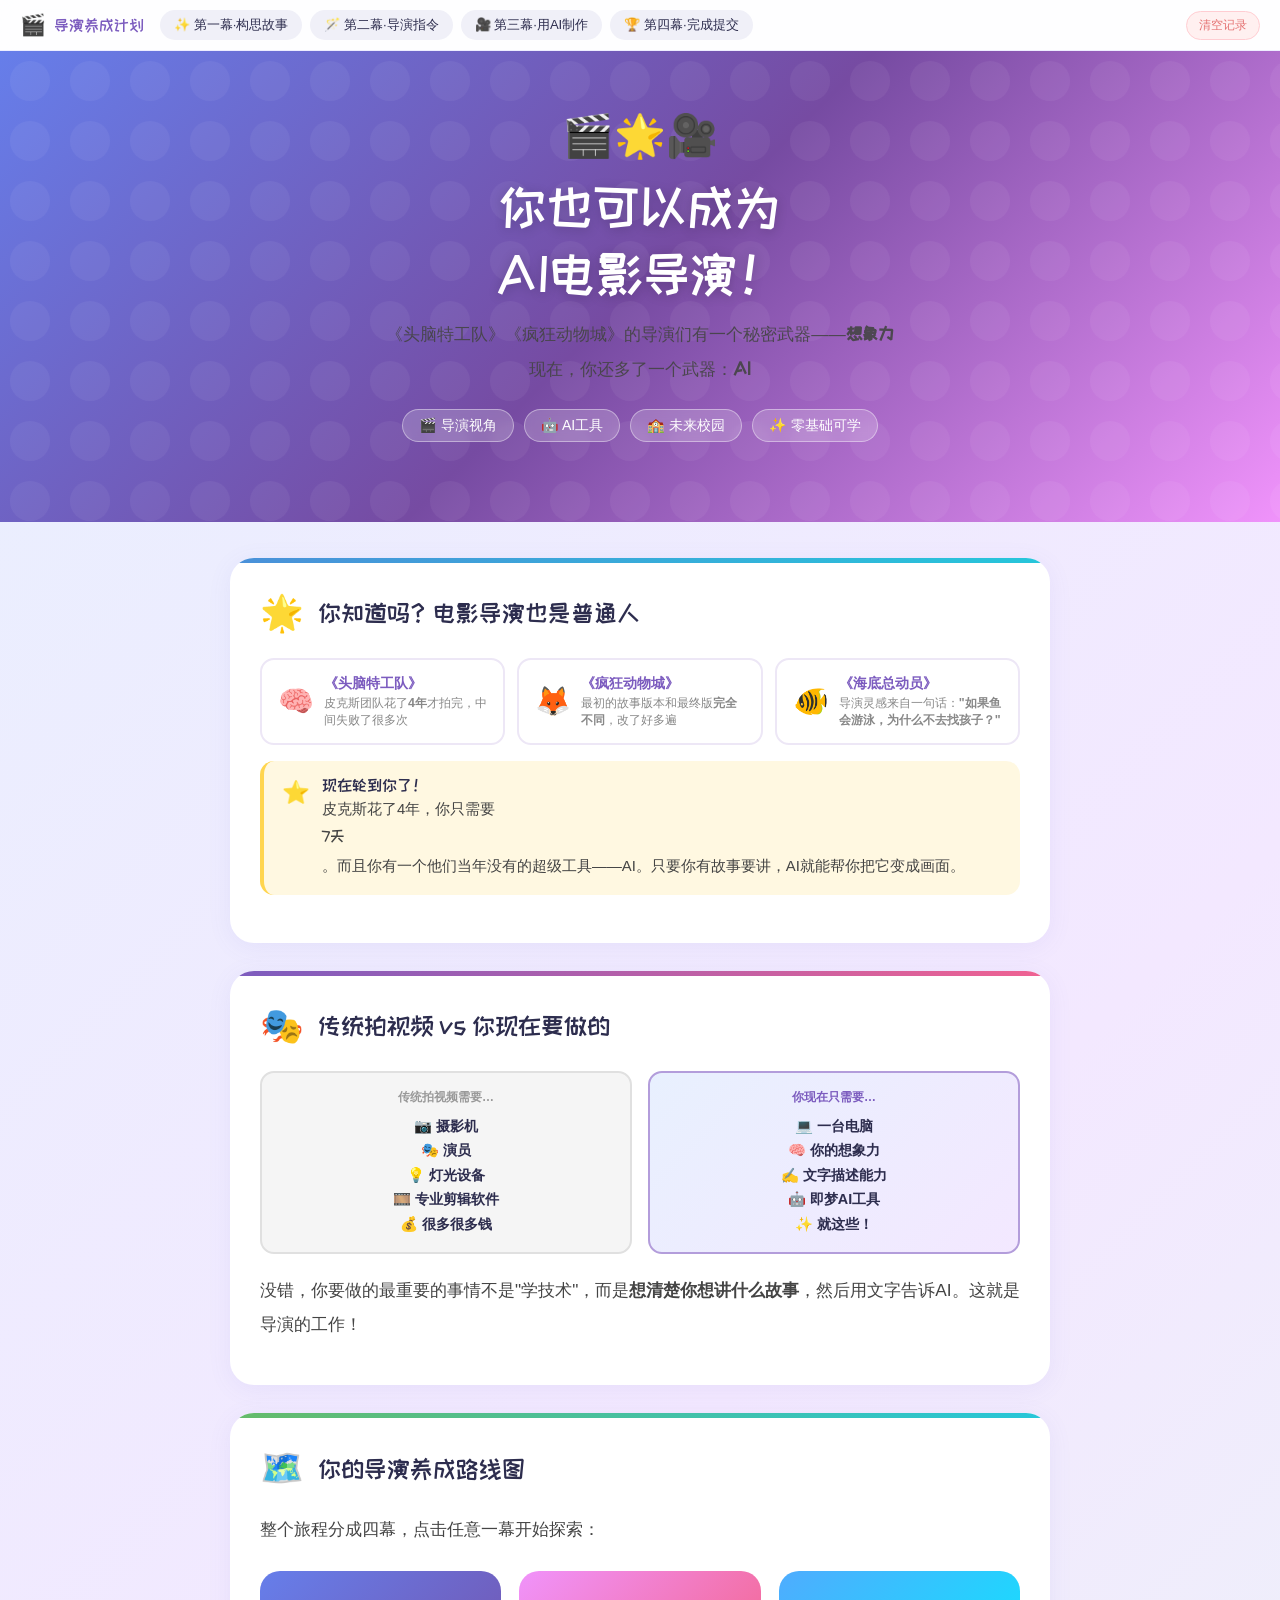
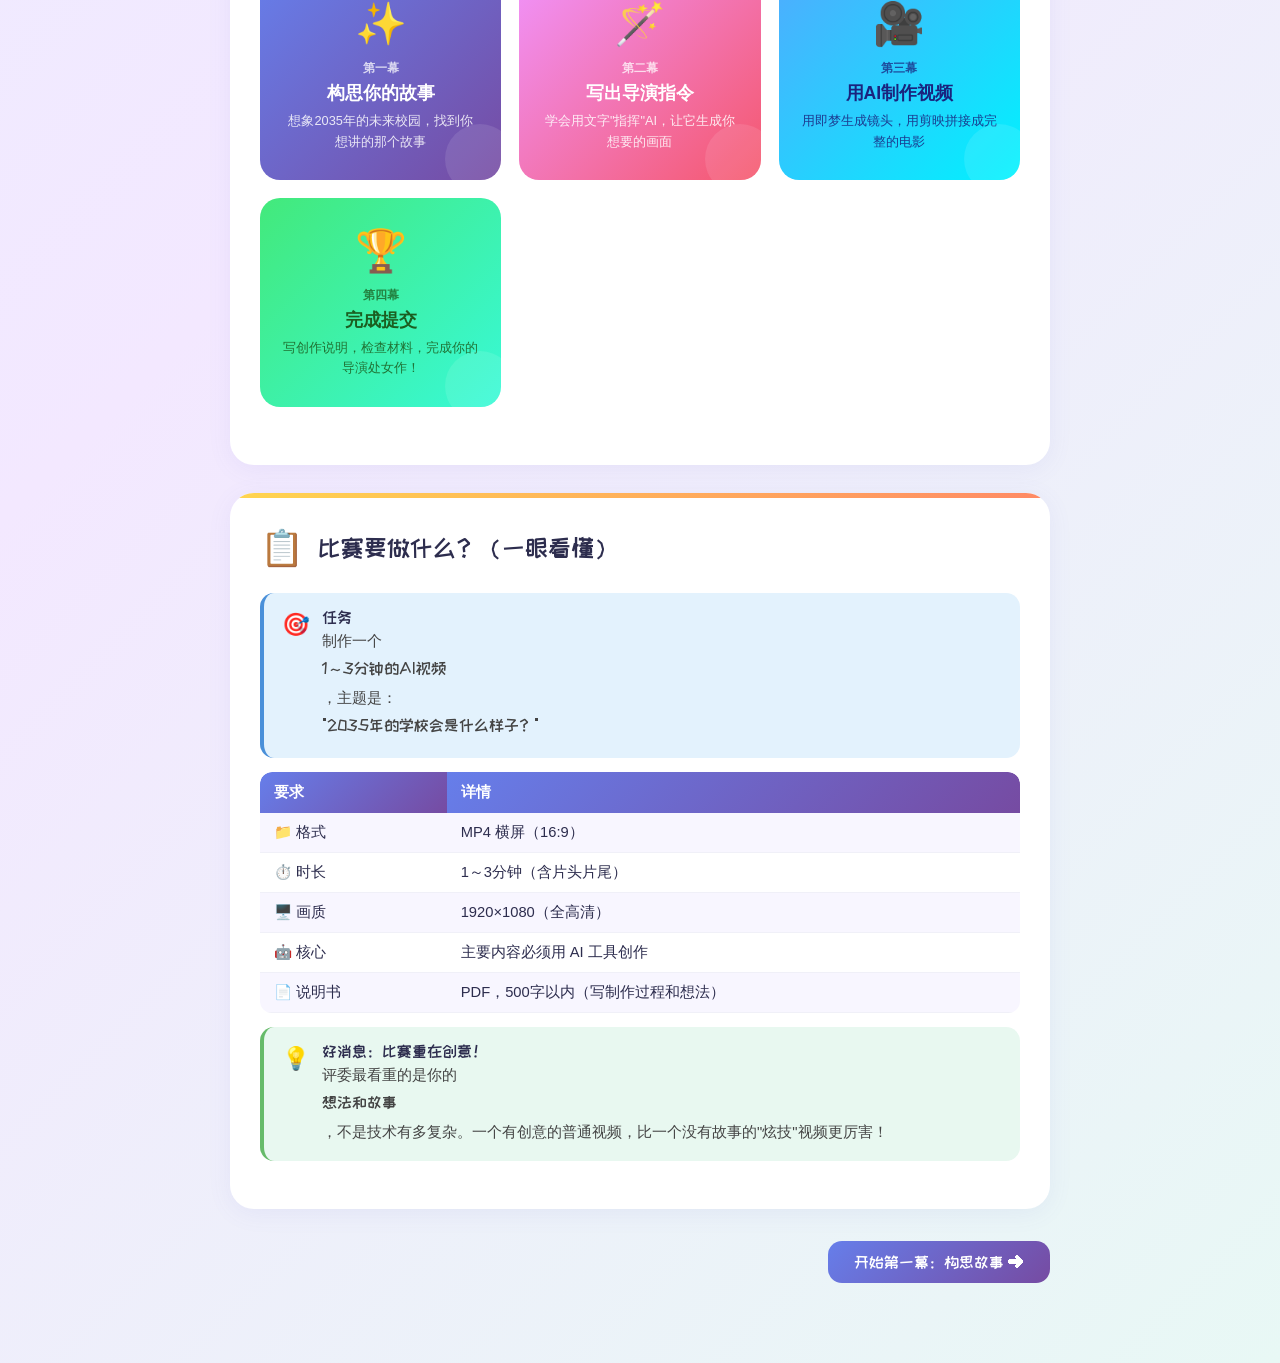
==== index.html @ dec92a29 "初始发布：AI导演养成计划学习指南 - 四幕结构：构思故事、导演指令、AI制作、完成提交 - ZCOOL快乐体自托管（fonts/目录，无需外部CDN） - localStorage 自动保存用户输入" ====
<!DOCTYPE html>
<html lang="zh-CN">
<head>
<meta charset="UTF-8"><meta name="viewport" content="width=device-width,initial-scale=1.0">
<title>🎬 未来导演养成计划</title>
<link rel="stylesheet" href="style.css">
<style>
.film-grid{display:grid;grid-template-columns:repeat(auto-fill,minmax(220px,1fr));gap:18px;margin:24px 0;}
.film-card{border-radius:20px;padding:28px 22px;text-align:center;text-decoration:none;color:#fff;transition:transform .25s,box-shadow .25s;display:block;position:relative;overflow:hidden;}
.film-card:hover{transform:translateY(-6px);box-shadow:0 12px 32px rgba(100,100,200,.25);}
.film-card::after{content:'';position:absolute;bottom:-14px;right:-14px;width:70px;height:70px;border-radius:50%;background:rgba(255,255,255,.1);}
.film-card:nth-child(1){background:linear-gradient(135deg,#667eea,#764ba2);}
.film-card:nth-child(2){background:linear-gradient(135deg,#f093fb,#f5576c);}
.film-card:nth-child(3){background:linear-gradient(135deg,#4facfe,#00f2fe);color:#1A237E;}
.film-card:nth-child(4){background:linear-gradient(135deg,#43e97b,#38f9d7);color:#1B5E20;}
.film-card:nth-child(5){background:linear-gradient(135deg,#fa709a,#fee140);color:#4A2000;}
.film-card-icon{font-size:2.6rem;margin-bottom:12px;}
.film-card-num{font-size:.75rem;opacity:.75;font-weight:700;margin-bottom:4px;}
.film-card-title{font-size:1.1rem;font-weight:900;margin-bottom:6px;}
.film-card-desc{font-size:.8rem;opacity:.85;line-height:1.6;}
.fun-compare{display:grid;grid-template-columns:1fr 1fr;gap:16px;margin:20px 0;}
.fun-compare .fc{border-radius:14px;padding:16px 18px;text-align:center;}
.fun-compare .fc.old{background:#F5F5F5;border:2px solid #E0E0E0;}
.fun-compare .fc.new{background:linear-gradient(135deg,#E8F0FE,#F3E8FF);border:2px solid #B39DDB;}
.fun-compare .fc-label{font-size:.75rem;font-weight:700;margin-bottom:8px;color:#999;}
.fun-compare .fc.new .fc-label{color:var(--purple);}
.fun-compare .fc-text{font-size:.9rem;line-height:1.7;font-weight:700;}
.movie-refs{display:flex;flex-wrap:wrap;gap:12px;margin:16px 0;}
.movie-ref{background:#fff;border-radius:14px;padding:14px 16px;border:2px solid #EDE7F6;display:flex;align-items:center;gap:10px;flex:1;min-width:180px;}
.movie-ref .mr-icon{font-size:1.8rem;}
.movie-ref .mr-name{font-weight:900;font-size:.9rem;color:var(--purple);}
.movie-ref .mr-fact{font-size:.78rem;color:#888;margin-top:2px;}
</style>
</head>
<body>

<nav class="top-nav">
  <span style="font-size:1.3rem">🎬</span>
  <a class="nav-home" href="index.html">导演养成计划</a>
  <a class="nav-item" href="01_story.html">✨ 第一幕·构思故事</a>
  <a class="nav-item" href="02_prompt.html">🪄 第二幕·导演指令</a>
  <a class="nav-item" href="03_make.html">🎥 第三幕·用AI制作</a>
  <a class="nav-item" href="04_submit.html">🏆 第四幕·完成提交</a>
  <span class="save-indicator" id="save-indicator"></span>
  <button class="clear-btn" id="clear-all-btn">清空记录</button>
</nav>

<div class="hero">
  <div class="hero-emoji">🎬🌟🎥</div>
  <h1>你也可以成为<br>AI电影导演！</h1>
  <p class="sub">《头脑特工队》《疯狂动物城》的导演们有一个秘密武器——<strong>想象力</strong><br>现在，你还多了一个武器：<strong>AI</strong></p>
  <div class="hero-badges">
    <span class="badge">🎬 导演视角</span>
    <span class="badge">🤖 AI工具</span>
    <span class="badge">🏫 未来校园</span>
    <span class="badge">✨ 零基础可学</span>
  </div>
</div>

<div class="container">

  <div class="section blue">
    <div class="section-header">
      <div class="section-icon">🌟</div>
      <div class="section-title">你知道吗？电影导演也是普通人</div>
    </div>
    <div class="movie-refs">
      <div class="movie-ref"><div class="mr-icon">🧠</div><div><div class="mr-name">《头脑特工队》</div><div class="mr-fact">皮克斯团队花了<strong>4年</strong>才拍完，中间失败了很多次</div></div></div>
      <div class="movie-ref"><div class="mr-icon">🦊</div><div><div class="mr-name">《疯狂动物城》</div><div class="mr-fact">最初的故事版本和最终版<strong>完全不同</strong>，改了好多遍</div></div></div>
      <div class="movie-ref"><div class="mr-icon">🐠</div><div><div class="mr-name">《海底总动员》</div><div class="mr-fact">导演灵感来自一句话：<strong>"如果鱼会游泳，为什么不去找孩子？"</strong></div></div></div>
    </div>
    <div class="callout star">
      <div class="callout-icon">⭐</div>
      <div class="callout-body">
        <strong>现在轮到你了！</strong>
        <p>皮克斯花了4年，你只需要<strong>7天</strong>。而且你有一个他们当年没有的超级工具——AI。只要你有故事要讲，AI就能帮你把它变成画面。</p>
      </div>
    </div>
  </div>

  <div class="section purple">
    <div class="section-header">
      <div class="section-icon">🎭</div>
      <div class="section-title">传统拍视频 vs 你现在要做的</div>
    </div>
    <div class="fun-compare">
      <div class="fc old">
        <div class="fc-label">传统拍视频需要…</div>
        <div class="fc-text">📷 摄影机<br>🎭 演员<br>💡 灯光设备<br>🎞️ 专业剪辑软件<br>💰 很多很多钱</div>
      </div>
      <div class="fc new">
        <div class="fc-label">你现在只需要…</div>
        <div class="fc-text">💻 一台电脑<br>🧠 你的想象力<br>✍️ 文字描述能力<br>🤖 即梦AI工具<br>✨ 就这些！</div>
      </div>
    </div>
    <p>没错，你要做的最重要的事情不是"学技术"，而是<strong>想清楚你想讲什么故事</strong>，然后用文字告诉AI。这就是导演的工作！</p>
  </div>

  <div class="section green">
    <div class="section-header">
      <div class="section-icon">🗺️</div>
      <div class="section-title">你的导演养成路线图</div>
    </div>
    <p>整个旅程分成四幕，点击任意一幕开始探索：</p>
    <div class="film-grid">
      <a class="film-card" href="01_story.html">
        <div class="film-card-icon">✨</div>
        <div class="film-card-num">第一幕</div>
        <div class="film-card-title">构思你的故事</div>
        <div class="film-card-desc">想象2035年的未来校园，找到你想讲的那个故事</div>
      </a>
      <a class="film-card" href="02_prompt.html">
        <div class="film-card-icon">🪄</div>
        <div class="film-card-num">第二幕</div>
        <div class="film-card-title">写出导演指令</div>
        <div class="film-card-desc">学会用文字"指挥"AI，让它生成你想要的画面</div>
      </a>
      <a class="film-card" href="03_make.html">
        <div class="film-card-icon">🎥</div>
        <div class="film-card-num">第三幕</div>
        <div class="film-card-title">用AI制作视频</div>
        <div class="film-card-desc">用即梦生成镜头，用剪映拼接成完整的电影</div>
      </a>
      <a class="film-card" href="04_submit.html">
        <div class="film-card-icon">🏆</div>
        <div class="film-card-num">第四幕</div>
        <div class="film-card-title">完成提交</div>
        <div class="film-card-desc">写创作说明，检查材料，完成你的导演处女作！</div>
      </a>
    </div>
  </div>

  <div class="section yellow">
    <div class="section-header">
      <div class="section-icon">📋</div>
      <div class="section-title">比赛要做什么？（一眼看懂）</div>
    </div>
    <div class="callout cool">
      <div class="callout-icon">🎯</div>
      <div class="callout-body">
        <strong>任务</strong>
        <p>制作一个 <strong>1～3分钟的AI视频</strong>，主题是：<strong>"2035年的学校会是什么样子？"</strong></p>
      </div>
    </div>
    <div class="table-wrap">
      <table>
        <tr><th>要求</th><th>详情</th></tr>
        <tr><td>📁 格式</td><td>MP4 横屏（16:9）</td></tr>
        <tr><td>⏱️ 时长</td><td>1～3分钟（含片头片尾）</td></tr>
        <tr><td>🖥️ 画质</td><td>1920×1080（全高清）</td></tr>
        <tr><td>🤖 核心</td><td>主要内容必须用 AI 工具创作</td></tr>
        <tr><td>📄 说明书</td><td>PDF，500字以内（写制作过程和想法）</td></tr>
      </table>
    </div>
    <div class="callout tip">
      <div class="callout-icon">💡</div>
      <div class="callout-body">
        <strong>好消息：比赛重在创意！</strong>
        <p>评委最看重的是你的<strong>想法和故事</strong>，不是技术有多复杂。一个有创意的普通视频，比一个没有故事的"炫技"视频更厉害！</p>
      </div>
    </div>
  </div>

  <div class="page-nav">
    <span></span>
    <a class="page-btn" href="01_story.html">开始第一幕：构思故事 ➜</a>
  </div>

</div>
<script src="app.js"></script>
</body>
</html>
---- style.css ----
/* ── 自托管字体：ZCOOL KuaiLe（标题用）── */
@font-face {
  font-family: 'ZCOOL KuaiLe';
  font-style: normal;
  font-weight: 400;
  font-display: swap;
  src: url('fonts/zcool-kuaile.0.woff2') format('woff2');
  unicode-range: U+fee3, U+fef3, U+ff03-ff04, U+ff07, U+ff0a, U+ff17-ff19, U+ff1c-ff1d, U+ff20-ff3a, U+ff3c, U+ff3e-ff5b, U+ff5d, U+ff61-ff65, U+ff67-ff6a, U+ff6c, U+ff6f-ff78, U+ff7a-ff7d, U+ff80-ff84, U+ff86, U+ff89-ff8e, U+ff92, U+ff97-ff9b, U+ff9d-ff9f, U+ffe0-ffe4, U+ffe6, U+ffe9, U+ffeb, U+ffed, U+fffc, U+1f004, U+1f170-1f171, U+1f192-1f195, U+1f198-1f19a, U+1f1e6-1f1e8;
}
@font-face {
  font-family: 'ZCOOL KuaiLe';
  font-style: normal;
  font-weight: 400;
  font-display: swap;
  src: url('fonts/zcool-kuaile.1.woff2') format('woff2');
  unicode-range: U+f0a7, U+f0b2, U+f0b7, U+f0c9, U+f0d8, U+f0da, U+f0dc-f0dd, U+f0e0, U+f0e6, U+f0eb, U+f0fc, U+f101, U+f104-f105, U+f107, U+f10b, U+f11b, U+f14b, U+f18a, U+f193, U+f1d6-f1d7, U+f244, U+f27a, U+f296, U+f2ae, U+f471, U+f4b3, U+f610-f611, U+f880-f881, U+f8ec, U+f8f5, U+f8ff, U+f901, U+f90a, U+f92c-f92d, U+f934, U+f937, U+f941, U+f965, U+f967, U+f969, U+f96b, U+f96f, U+f974, U+f978-f979, U+f97e, U+f981, U+f98a, U+f98e, U+f997, U+f99c, U+f9b2, U+f9b5, U+f9ba, U+f9be, U+f9ca, U+f9d0-f9d1, U+f9dd, U+f9e0-f9e1, U+f9e4, U+f9f7, U+fa00-fa01, U+fa08, U+fa0a, U+fa11, U+fb01-fb02, U+fdfc, U+fe0e, U+fe30-fe31, U+fe33-fe44, U+fe49-fe52, U+fe54-fe57, U+fe59-fe66, U+fe68-fe6b, U+fe8e, U+fe92-fe93, U+feae, U+feb8, U+fecb-fecc, U+fee0;
}
@font-face {
  font-family: 'ZCOOL KuaiLe';
  font-style: normal;
  font-weight: 400;
  font-display: swap;
  src: url('fonts/zcool-kuaile.2.woff2') format('woff2');
  unicode-range: U+9f83, U+9f85-9f8d, U+9f90-9f91, U+9f94-9f96, U+9f98, U+9f9b-9f9c, U+9f9e, U+9fa0, U+9fa2, U+9ff0-9fff, U+a001, U+a007, U+a025, U+a046-a047, U+a057, U+a072, U+a078-a079, U+a083, U+a085, U+a100, U+a118, U+a132, U+a134, U+a1f4, U+a242, U+a4a6, U+a4aa, U+a4b0-a4b1, U+a4b3, U+a9c1-a9c2, U+ac00-ac01, U+ac04, U+ac08, U+ac10-ac11, U+ac13-ac16, U+ac19, U+ac1c-ac1d, U+ac24, U+ac70-ac71, U+ac74, U+ac77-ac78, U+ac80-ac81, U+ac83, U+ac8c, U+ac90, U+ac9f-aca0, U+aca8-aca9, U+acac, U+acb0, U+acbd, U+acc1, U+acc4, U+ace0-ace1, U+ace4, U+ace8, U+acf3, U+acf5, U+acfc-acfd, U+ad00, U+ad0c, U+ad11, U+ad1c, U+ad34, U+ad50, U+ad64, U+ad6c, U+ad70, U+ad74, U+ad7f, U+ad81, U+ad8c, U+adc0, U+adc8, U+addc, U+ade0, U+adf8-adf9, U+adfc, U+ae00, U+ae08-ae09, U+ae0b, U+ae30, U+ae34, U+ae38, U+ae40, U+ae4a, U+ae4c, U+ae54, U+ae68, U+aebc, U+aed8, U+af2c-af2d;
}
@font-face {
  font-family: 'ZCOOL KuaiLe';
  font-style: normal;
  font-weight: 400;
  font-display: swap;
  src: url('fonts/zcool-kuaile.3.woff2') format('woff2');
  unicode-range: U+9e30-9e33, U+9e35-9e3b, U+9e3e, U+9e40-9e44, U+9e46-9e4e, U+9e51, U+9e53, U+9e55-9e58, U+9e5a-9e5c, U+9e5e-9e63, U+9e66-9e6e, U+9e71, U+9e73, U+9e75, U+9e78-9e79, U+9e7c-9e7e, U+9e82, U+9e86-9e88, U+9e8b-9e8c, U+9e90-9e91, U+9e93, U+9e95, U+9e97, U+9e9d, U+9ea4-9ea5, U+9ea9-9eaa, U+9eb4-9eb5, U+9eb8-9eba, U+9ebc-9ebf, U+9ec3, U+9ec9, U+9ecd, U+9ed0, U+9ed2-9ed3, U+9ed5-9ed6, U+9ed9, U+9edc-9edd, U+9edf-9ee0, U+9ee2, U+9ee5, U+9ee7-9eea, U+9eef, U+9ef1, U+9ef3-9ef4, U+9ef6, U+9ef9, U+9efb-9efc, U+9efe, U+9f0b, U+9f0d, U+9f10, U+9f14, U+9f17, U+9f19, U+9f22, U+9f29, U+9f2c, U+9f2f, U+9f31, U+9f37, U+9f39, U+9f3d-9f3e, U+9f41, U+9f4a-9f4b, U+9f51-9f52, U+9f61-9f63, U+9f66-9f67, U+9f80-9f81;
}
@font-face {
  font-family: 'ZCOOL KuaiLe';
  font-style: normal;
  font-weight: 400;
  font-display: swap;
  src: url('fonts/zcool-kuaile.4.woff2') format('woff2');
  unicode-range: U+9c82-9c83, U+9c85-9c8c, U+9c8e-9c92, U+9c94-9c9b, U+9c9e-9ca3, U+9ca5-9ca7, U+9ca9, U+9cab, U+9cad-9cae, U+9cb1-9cb7, U+9cb9-9cbd, U+9cbf-9cc0, U+9cc3, U+9cc5-9cc7, U+9cc9-9cd1, U+9cd3-9cda, U+9cdc-9cdd, U+9cdf, U+9ce1-9ce3, U+9ce5, U+9ce9, U+9cee-9cef, U+9cf3-9cf4, U+9cf6, U+9cfc-9cfd, U+9d02, U+9d08-9d09, U+9d12, U+9d1b, U+9d1e, U+9d26, U+9d28, U+9d37, U+9d3b, U+9d3f, U+9d51, U+9d59, U+9d5c-9d5d, U+9d5f-9d61, U+9d6c, U+9d70, U+9d72, U+9d7a, U+9d7e, U+9d84, U+9d89, U+9d8f, U+9d92, U+9daf, U+9db4, U+9db8, U+9dbc, U+9dc4, U+9dc7, U+9dc9, U+9dd7, U+9ddf, U+9df2, U+9df9-9dfa, U+9e0a, U+9e11, U+9e1a, U+9e1e, U+9e20, U+9e22, U+9e28-9e2c, U+9e2e-9e2f;
}
@font-face {
  font-family: 'ZCOOL KuaiLe';
  font-style: normal;
  font-weight: 400;
  font-display: swap;
  src: url('fonts/zcool-kuaile.5.woff2') format('woff2');
  unicode-range: U+9a80, U+9a83, U+9a85, U+9a88-9a8a, U+9a8d-9a8e, U+9a90, U+9a92-9a93, U+9a95-9a96, U+9a98-9a99, U+9a9b-9aa2, U+9aa5, U+9aa7, U+9aaf-9ab1, U+9ab5-9ab6, U+9ab9-9aba, U+9ac0-9ac4, U+9ac8, U+9acb-9acc, U+9ace-9acf, U+9ad1-9ad2, U+9ad9, U+9adf, U+9ae1, U+9ae3, U+9aea-9aeb, U+9aed-9aef, U+9af4, U+9af9, U+9afb, U+9b03-9b04, U+9b06, U+9b08, U+9b0d, U+9b0f-9b10, U+9b13, U+9b18, U+9b1a, U+9b1f, U+9b22-9b23, U+9b25, U+9b27-9b28, U+9b2a, U+9b2f, U+9b31-9b32, U+9b3b, U+9b43, U+9b46-9b49, U+9b4d-9b4e, U+9b51, U+9b56, U+9b58, U+9b5a, U+9b5c, U+9b5f, U+9b61-9b62, U+9b6f, U+9b77, U+9b80, U+9b88, U+9b8b, U+9b8e, U+9b91, U+9b9f-9ba0, U+9ba8, U+9baa-9bab, U+9bad-9bae, U+9bb0-9bb1, U+9bb8, U+9bc9-9bca, U+9bd3, U+9bd6, U+9bdb, U+9be8, U+9bf0-9bf1, U+9c02, U+9c10, U+9c15, U+9c24, U+9c2d, U+9c32, U+9c39, U+9c3b, U+9c40, U+9c47-9c49, U+9c53, U+9c57, U+9c64, U+9c72, U+9c77-9c78, U+9c7b, U+9c7f-9c80;
}
@font-face {
  font-family: 'ZCOOL KuaiLe';
  font-style: normal;
  font-weight: 400;
  font-display: swap;
  src: url('fonts/zcool-kuaile.6.woff2') format('woff2');
  unicode-range: U+98dd, U+98e1-98e2, U+98e7-98ea, U+98ec, U+98ee-98ef, U+98f2, U+98f4, U+98fc-98fe, U+9903, U+9905, U+9908, U+990a, U+990c-990d, U+9913-9914, U+9918, U+991a-991b, U+991e, U+9921, U+9928, U+992c, U+992e, U+9935, U+9938-9939, U+993d-993e, U+9945, U+994b-994c, U+9951-9952, U+9954-9955, U+9957, U+995e, U+9963, U+9966-9969, U+996b-996c, U+996f, U+9974-9975, U+9977-9979, U+997d-997e, U+9980-9981, U+9983-9984, U+9987, U+998a-998b, U+998d-9991, U+9993-9995, U+9997-9998, U+99a5, U+99ab, U+99ad-99ae, U+99b1, U+99b3-99b4, U+99bc, U+99bf, U+99c1, U+99c3-99c6, U+99cc, U+99d0, U+99d2, U+99d5, U+99db, U+99dd, U+99e1, U+99ed, U+99f1, U+99ff, U+9a01, U+9a03-9a04, U+9a0e-9a0f, U+9a11-9a13, U+9a19, U+9a1b, U+9a28, U+9a2b, U+9a30, U+9a32, U+9a37, U+9a40, U+9a45, U+9a4a, U+9a4d-9a4e, U+9a52, U+9a55, U+9a57, U+9a5a-9a5b, U+9a5f, U+9a62, U+9a65, U+9a69, U+9a6b, U+9a6e, U+9a75, U+9a77-9a7a, U+9a7d;
}
@font-face {
  font-family: 'ZCOOL KuaiLe';
  font-style: normal;
  font-weight: 400;
  font-display: swap;
  src: url('fonts/zcool-kuaile.7.woff2') format('woff2');
  unicode-range: U+975b-975c, U+9763, U+9765-9766, U+976c-976d, U+9773, U+9776, U+977a, U+977c, U+9784-9785, U+978e-978f, U+9791-9792, U+9794-9795, U+9798, U+979a, U+979e, U+97a3, U+97a5-97a6, U+97a8, U+97ab-97ac, U+97ae-97af, U+97b2, U+97b4, U+97c6, U+97cb-97cc, U+97d3, U+97d8, U+97dc, U+97e1, U+97ea-97eb, U+97ee, U+97fb, U+97fe-97ff, U+9801-9803, U+9805-9806, U+9808, U+980c, U+9810-9814, U+9817-9818, U+981e, U+9820-9821, U+9824, U+9828, U+982b-982d, U+9830, U+9834, U+9838-9839, U+983c, U+9846, U+984d-984f, U+9851-9852, U+9854-9855, U+9857-9858, U+985a-985b, U+9862-9863, U+9865, U+9867, U+986b, U+986f-9871, U+9877-9878, U+987c, U+9880, U+9883, U+9885, U+9889, U+988b-988f, U+9893-9895, U+9899-989b, U+989e-989f, U+98a1-98a2, U+98a5-98a7, U+98a9, U+98af, U+98b1, U+98b6, U+98ba, U+98be, U+98c3-98c4, U+98c6-98c8, U+98cf-98d6, U+98da-98db;
}
@font-face {
  font-family: 'ZCOOL KuaiLe';
  font-style: normal;
  font-weight: 400;
  font-display: swap;
  src: url('fonts/zcool-kuaile.8.woff2') format('woff2');
  unicode-range: U+95c4-95ca, U+95cc-95cd, U+95d4-95d6, U+95d8, U+95e1-95e2, U+95e9, U+95f0-95f1, U+95f3, U+95f6, U+95fc, U+95fe-95ff, U+9602-9604, U+9606-960d, U+960f, U+9611-9613, U+9615-9617, U+9619-961b, U+961d, U+9621, U+9628, U+962f, U+963c-963e, U+9641-9642, U+9649, U+9654, U+965b-965f, U+9661, U+9663, U+9665, U+9667-9668, U+966c, U+9670, U+9672-9674, U+9678, U+967a, U+967d, U+9682, U+9685, U+9688, U+968a, U+968d-968e, U+9695, U+9697-9698, U+969e, U+96a0, U+96a3-96a4, U+96a8, U+96aa, U+96b0-96b1, U+96b3-96b4, U+96b7-96b9, U+96bb-96bd, U+96c9, U+96cb, U+96ce, U+96d1-96d2, U+96d6, U+96d9, U+96db-96dc, U+96de, U+96e0, U+96e3, U+96e9, U+96eb, U+96f0-96f2, U+96f9, U+96ff, U+9701-9702, U+9705, U+9708, U+970a, U+970e-970f, U+9711, U+9719, U+9727, U+972a, U+972d, U+9730, U+973d, U+9742, U+9744, U+9748-9749, U+9750-9751, U+975a;
}
@font-face {
  font-family: 'ZCOOL KuaiLe';
  font-style: normal;
  font-weight: 400;
  font-display: swap;
  src: url('fonts/zcool-kuaile.9.woff2') format('woff2');
  unicode-range: U+94f5, U+94f7, U+94f9, U+94fb-94fd, U+94ff, U+9503-9504, U+9506-9507, U+9509-950a, U+950d-950f, U+9511-9518, U+951a-9520, U+9522, U+9528-952d, U+9530-953a, U+953c-953f, U+9543-9546, U+9548-9550, U+9552-9555, U+9557-955b, U+955d-9568, U+956a-956d, U+9570-9574, U+9583, U+9586, U+9589, U+958e-958f, U+9591-9592, U+9594, U+9598-9599, U+959e-95a0, U+95a2-95a6, U+95a8-95b2, U+95b4, U+95b8-95c3;
}
@font-face {
  font-family: 'ZCOOL KuaiLe';
  font-style: normal;
  font-weight: 400;
  font-display: swap;
  src: url('fonts/zcool-kuaile.10.woff2') format('woff2');
  unicode-range: U+941c-942b, U+942d-942e, U+9432-9433, U+9435, U+9438, U+943a, U+943e, U+9444, U+944a, U+9451-9452, U+945a, U+9462-9463, U+9465, U+9470-9487, U+948a-9492, U+9494-9498, U+949a, U+949c-949d, U+94a1, U+94a3-94a4, U+94a8, U+94aa-94ad, U+94af, U+94b2, U+94b4-94ba, U+94bc-94c0, U+94c4, U+94c6-94db, U+94de-94ec, U+94ee-94f1, U+94f3;
}
@font-face {
  font-family: 'ZCOOL KuaiLe';
  font-style: normal;
  font-weight: 400;
  font-display: swap;
  src: url('fonts/zcool-kuaile.11.woff2') format('woff2');
  unicode-range: U+92ec-92ed, U+92f0, U+92f3, U+92f8, U+92fc, U+9304, U+9306, U+9310, U+9312, U+9315, U+9318, U+931a, U+931e, U+9320-9322, U+9324, U+9326-9329, U+932b-932c, U+932f, U+9331-9332, U+9335-9336, U+933e, U+9340-9341, U+934a-9360, U+9362-9363, U+9365-936b, U+936e, U+9375, U+937e, U+9382, U+938a, U+938c, U+938f, U+9393-9394, U+9396-9397, U+939a, U+93a2, U+93a7, U+93ac-93cd, U+93d0-93d1, U+93d6-93d8, U+93de-93df, U+93e1-93e2, U+93e4, U+93f8, U+93fb, U+93fd, U+940e-941a;
}
@font-face {
  font-family: 'ZCOOL KuaiLe';
  font-style: normal;
  font-weight: 400;
  font-display: swap;
  src: url('fonts/zcool-kuaile.12.woff2') format('woff2');
  unicode-range: U+9163-9164, U+9169, U+9170, U+9172, U+9174, U+9179-917a, U+917d-917e, U+9182-9183, U+9185, U+918c-918d, U+9190-9191, U+919a, U+919c, U+91a1-91a4, U+91a8, U+91aa-91af, U+91b4-91b5, U+91b8, U+91ba, U+91be, U+91c0-91c1, U+91c6, U+91c8, U+91cb, U+91d0, U+91d2, U+91d7-91d8, U+91dd, U+91e3, U+91e6-91e7, U+91ed, U+91f0, U+91f5, U+91f9, U+9200, U+9205, U+9207-920a, U+920d-920e, U+9210, U+9214-9215, U+921c, U+921e, U+9221, U+9223-9227, U+9229-922a, U+922d, U+9234-9235, U+9237, U+9239-923a, U+923c-9240, U+9244-9246, U+9249, U+924e-924f, U+9251, U+9253, U+9257, U+925b, U+925e, U+9262, U+9264-9266, U+9268, U+926c, U+926f, U+9271, U+927b, U+927e, U+9280, U+9283, U+9285-928a, U+928e, U+9291, U+9293, U+9296, U+9298, U+929c-929d, U+92a8, U+92ab-92ae, U+92b3, U+92b6-92b7, U+92b9, U+92c1, U+92c5-92c6, U+92c8, U+92cc, U+92d0, U+92d2, U+92e4, U+92ea;
}
@font-face {
  font-family: 'ZCOOL KuaiLe';
  font-style: normal;
  font-weight: 400;
  font-display: swap;
  src: url('fonts/zcool-kuaile.13.woff2') format('woff2');
  unicode-range: U+9004, U+900b, U+9011, U+9015-9016, U+901e, U+9021, U+9026, U+902d, U+902f, U+9031, U+9035-9036, U+9039-903a, U+9041, U+9044-9046, U+904a, U+904f-9052, U+9054-9055, U+9058-9059, U+905b-905e, U+9060-9062, U+9068-9069, U+906f, U+9072, U+9074, U+9076-907a, U+907c-907d, U+9081, U+9083, U+9085, U+9087-908b, U+908f, U+9095, U+9097, U+9099-909b, U+909d, U+90a0-90a1, U+90a8-90a9, U+90ac, U+90b0, U+90b2-90b4, U+90b6, U+90b8, U+90ba, U+90bd-90be, U+90c3-90c5, U+90c7-90c8, U+90cf-90d0, U+90d3, U+90d5, U+90d7, U+90da-90dc, U+90de, U+90e2, U+90e4, U+90e6-90e7, U+90ea-90eb, U+90ef, U+90f4-90f5, U+90f7, U+90fe-9100, U+9104, U+9109, U+910c, U+9112, U+9114-9115, U+9118, U+911c, U+911e, U+9120, U+9122-9123, U+9127, U+912d, U+912f-9132, U+9139-913a, U+9143, U+9146, U+9149-914a, U+914c, U+914e-9150, U+9154, U+9157, U+915a, U+915d-915e, U+9161-9162;
}
@font-face {
  font-family: 'ZCOOL KuaiLe';
  font-style: normal;
  font-weight: 400;
  font-display: swap;
  src: url('fonts/zcool-kuaile.14.woff2') format('woff2');
  unicode-range: U+8e41-8e42, U+8e47, U+8e49-8e4b, U+8e50-8e53, U+8e59-8e5a, U+8e5f-8e60, U+8e64, U+8e69, U+8e6c, U+8e70, U+8e74, U+8e76, U+8e7a-8e7c, U+8e7f, U+8e84-8e85, U+8e87, U+8e89, U+8e8b, U+8e8d, U+8e8f-8e90, U+8e94, U+8e99, U+8e9c, U+8e9e, U+8eaa, U+8eac, U+8eb0, U+8eb6, U+8ec0, U+8ec6, U+8eca-8ece, U+8ed2, U+8eda, U+8edf, U+8ee2, U+8eeb, U+8ef8, U+8efb-8efe, U+8f03, U+8f09, U+8f0b, U+8f12-8f15, U+8f1b, U+8f1d, U+8f1f, U+8f29-8f2a, U+8f2f, U+8f36, U+8f38, U+8f3b, U+8f3e-8f3f, U+8f44-8f45, U+8f49, U+8f4d-8f4e, U+8f5f, U+8f6b, U+8f6d, U+8f71-8f73, U+8f75-8f76, U+8f78-8f7a, U+8f7c, U+8f7e, U+8f81-8f82, U+8f84, U+8f87, U+8f8a-8f8b, U+8f8d-8f8f, U+8f94-8f95, U+8f97-8f9a, U+8fa6, U+8fad-8faf, U+8fb2, U+8fb5-8fb7, U+8fba-8fbc, U+8fbf, U+8fc2, U+8fcb, U+8fcd, U+8fd3, U+8fd5, U+8fd7, U+8fda, U+8fe2-8fe5, U+8fe8-8fe9, U+8fee, U+8ff3-8ff4, U+8ff8, U+8ffa;
}
@font-face {
  font-family: 'ZCOOL KuaiLe';
  font-style: normal;
  font-weight: 400;
  font-display: swap;
  src: url('fonts/zcool-kuaile.15.woff2') format('woff2');
  unicode-range: U+8cbd, U+8cbf-8cc4, U+8cc7-8cc8, U+8cca, U+8ccd, U+8cd1, U+8cd3, U+8cdb-8cdc, U+8cde, U+8ce0, U+8ce2-8ce4, U+8ce6-8ce8, U+8cea, U+8ced, U+8cf4, U+8cf8, U+8cfa, U+8cfc-8cfd, U+8d04-8d05, U+8d07-8d08, U+8d0a, U+8d0d, U+8d0f, U+8d13-8d14, U+8d16, U+8d1b, U+8d20, U+8d30, U+8d32-8d33, U+8d36, U+8d3b, U+8d3d, U+8d40, U+8d42-8d43, U+8d45-8d46, U+8d48-8d4a, U+8d4d, U+8d51, U+8d53, U+8d55, U+8d59, U+8d5c-8d5d, U+8d5f, U+8d61, U+8d66-8d67, U+8d6a, U+8d6d, U+8d71, U+8d73, U+8d84, U+8d90-8d91, U+8d94-8d95, U+8d99, U+8da8, U+8daf, U+8db1, U+8db5, U+8db8, U+8dba, U+8dbc, U+8dbf, U+8dc2, U+8dc4, U+8dc6, U+8dcb, U+8dce-8dcf, U+8dd6-8dd7, U+8dda-8ddb, U+8dde, U+8de1, U+8de3-8de4, U+8de9, U+8deb-8dec, U+8df0-8df1, U+8df6-8dfd, U+8e05, U+8e07, U+8e09-8e0a, U+8e0c, U+8e0e, U+8e10, U+8e14, U+8e1d-8e1f, U+8e23, U+8e26, U+8e2b-8e31, U+8e34-8e35, U+8e39-8e3a, U+8e3d, U+8e40;
}
@font-face {
  font-family: 'ZCOOL KuaiLe';
  font-style: normal;
  font-weight: 400;
  font-display: swap;
  src: url('fonts/zcool-kuaile.16.woff2') format('woff2');
  unicode-range: U+8b80, U+8b83, U+8b8a, U+8b8c, U+8b90, U+8b93, U+8b99-8b9a, U+8ba0, U+8ba3, U+8ba5-8ba7, U+8baa-8bac, U+8bb4-8bb5, U+8bb7, U+8bb9, U+8bc2-8bc3, U+8bc5, U+8bcb-8bcc, U+8bce-8bd0, U+8bd2-8bd4, U+8bd6, U+8bd8-8bd9, U+8bdc, U+8bdf, U+8be3-8be4, U+8be7-8be9, U+8beb-8bec, U+8bee, U+8bf0, U+8bf2-8bf3, U+8bf6, U+8bf9, U+8bfc-8bfd, U+8bff-8c00, U+8c02, U+8c04, U+8c06-8c07, U+8c0c, U+8c0f, U+8c11-8c12, U+8c14-8c1b, U+8c1d-8c21, U+8c24-8c25, U+8c27, U+8c2a-8c2c, U+8c2e-8c30, U+8c32-8c36, U+8c3f, U+8c47-8c4c, U+8c4e-8c50, U+8c54-8c56, U+8c62, U+8c68, U+8c6c, U+8c73, U+8c78, U+8c7a, U+8c82, U+8c85, U+8c89-8c8a, U+8c8d-8c8e, U+8c90, U+8c93-8c94, U+8c98, U+8c9d-8c9e, U+8ca0-8ca2, U+8ca7-8cac, U+8caf-8cb0, U+8cb3-8cb4, U+8cb6-8cb9, U+8cbb-8cbc;
}
@font-face {
  font-family: 'ZCOOL KuaiLe';
  font-style: normal;
  font-weight: 400;
  font-display: swap;
  src: url('fonts/zcool-kuaile.17.woff2') format('woff2');
  unicode-range: U+8a15-8a18, U+8a1a-8a1b, U+8a1d, U+8a1f, U+8a22-8a23, U+8a25, U+8a2b, U+8a2d, U+8a31, U+8a33-8a34, U+8a36-8a38, U+8a3a, U+8a3c, U+8a3e, U+8a40-8a41, U+8a46, U+8a48, U+8a50, U+8a52, U+8a54-8a55, U+8a58, U+8a5b, U+8a5d-8a63, U+8a66, U+8a69-8a6b, U+8a6d-8a6e, U+8a70, U+8a72-8a73, U+8a7a, U+8a85, U+8a87, U+8a8a, U+8a8c-8a8d, U+8a90-8a92, U+8a95, U+8a98, U+8aa0-8aa1, U+8aa3-8aa6, U+8aa8-8aa9, U+8aac-8aae, U+8ab0, U+8ab2, U+8ab8-8ab9, U+8abc, U+8abe-8abf, U+8ac7, U+8acf, U+8ad2, U+8ad6-8ad7, U+8adb-8adc, U+8adf, U+8ae1, U+8ae6-8ae8, U+8aeb, U+8aed-8aee, U+8af1, U+8af3-8af4, U+8af7-8af8, U+8afa, U+8afe, U+8b00-8b02, U+8b07, U+8b0a, U+8b0c, U+8b0e, U+8b10, U+8b17, U+8b19, U+8b1b, U+8b1d, U+8b20-8b21, U+8b26, U+8b28, U+8b2c, U+8b33, U+8b39, U+8b3e-8b3f, U+8b41, U+8b45, U+8b49, U+8b4c, U+8b4f, U+8b57-8b58, U+8b5a, U+8b5c, U+8b5e, U+8b60, U+8b6c, U+8b6f-8b70, U+8b72, U+8b74, U+8b77, U+8b7d;
}
@font-face {
  font-family: 'ZCOOL KuaiLe';
  font-style: normal;
  font-weight: 400;
  font-display: swap;
  src: url('fonts/zcool-kuaile.18.woff2') format('woff2');
  unicode-range: U+8882, U+8884-8886, U+8888, U+888f, U+8892-8893, U+889b, U+88a2, U+88a4, U+88a6, U+88a8, U+88aa, U+88ae, U+88b1, U+88b4, U+88b7, U+88bc, U+88c0, U+88c6-88c9, U+88ce-88cf, U+88d1-88d3, U+88d8, U+88db-88dd, U+88df, U+88e1-88e3, U+88e5, U+88e8, U+88ec, U+88f0-88f1, U+88f3-88f4, U+88fc-88fe, U+8900, U+8902, U+8906-8907, U+8909-890c, U+8912-8915, U+8918-891b, U+8921, U+8925, U+892b, U+8930, U+8932, U+8934, U+8936, U+893b, U+893d, U+8941, U+894c, U+8955-8956, U+8959, U+895c, U+895e-8960, U+8966, U+896a, U+896c, U+896f-8970, U+8972, U+897b, U+897e, U+8980, U+8983, U+8985, U+8987-8988, U+898c, U+898f, U+8993, U+8997, U+899a, U+89a1, U+89a7, U+89a9-89aa, U+89b2-89b3, U+89b7, U+89c0, U+89c7, U+89ca-89cc, U+89ce-89d1, U+89d6, U+89da, U+89dc, U+89de, U+89e5, U+89e7, U+89eb, U+89ef, U+89f1, U+89f3-89f4, U+89f8, U+89ff, U+8a01-8a03, U+8a07-8a0a, U+8a0e-8a0f, U+8a13;
}
@font-face {
  font-family: 'ZCOOL KuaiLe';
  font-style: normal;
  font-weight: 400;
  font-display: swap;
  src: url('fonts/zcool-kuaile.19.woff2') format('woff2');
  unicode-range: U+86f4, U+86f8-86f9, U+86fb, U+86fe, U+8703, U+8706-870a, U+870d, U+8711-8713, U+871a, U+871e, U+8722-8723, U+8725, U+8729, U+872e, U+8731, U+8734, U+8737, U+873a-873b, U+873e-8740, U+8742, U+8747-8748, U+8753, U+8755, U+8757-8758, U+875d, U+875f, U+8762-8766, U+8768, U+876e, U+8770, U+8772, U+8775, U+8778, U+877b-877e, U+8782, U+8785, U+8788, U+878b, U+8793, U+8797, U+879a, U+879e-87a0, U+87a2-87a3, U+87a8, U+87ab-87ad, U+87af, U+87b3, U+87b5, U+87bd, U+87c0, U+87c4, U+87c6, U+87ca-87cb, U+87d1-87d2, U+87db-87dc, U+87de, U+87e0, U+87e5, U+87ea, U+87ec, U+87ee, U+87f2-87f3, U+87fb, U+87fd-87fe, U+8802-8803, U+8805, U+880a-880b, U+880d, U+8813-8816, U+8819, U+881b, U+881f, U+8821, U+8823, U+8831-8832, U+8835-8836, U+8839, U+883b-883c, U+8844, U+8846, U+884a, U+884e, U+8852-8853, U+8855, U+8859, U+885b, U+885d-885e, U+8862, U+8864, U+8869-886a, U+886e-886f, U+8872, U+8879, U+887d-887f;
}
@font-face {
  font-family: 'ZCOOL KuaiLe';
  font-style: normal;
  font-weight: 400;
  font-display: swap;
  src: url('fonts/zcool-kuaile.20.woff2') format('woff2');
  unicode-range: U+8548, U+854e, U+8553, U+8556-8557, U+8559, U+855e, U+8561, U+8564-8565, U+8568-856a, U+856d, U+856f-8570, U+8572, U+8576, U+8579-857b, U+8580, U+8585-8586, U+8588, U+858a, U+858f, U+8591, U+8594, U+8599, U+859c, U+85a2, U+85a4, U+85a6, U+85a8-85a9, U+85ab-85ac, U+85ae, U+85b7-85b9, U+85be, U+85c1, U+85c7, U+85cd, U+85d0, U+85d3, U+85d5, U+85dc-85dd, U+85df-85e0, U+85e5-85e6, U+85e8-85ea, U+85f4, U+85f9, U+85fe-85ff, U+8602, U+8605-8607, U+860a-860b, U+8616, U+8618, U+861a, U+8627, U+8629, U+862d, U+8638, U+863c, U+863f, U+864d, U+864f, U+8652-8655, U+865b-865c, U+865f, U+8662, U+8667, U+866c, U+866e, U+8671, U+8675, U+867a-867c, U+867f, U+868b, U+868d, U+8693, U+869c-869d, U+86a1, U+86a3-86a4, U+86a7-86a9, U+86ac, U+86af-86b1, U+86b4-86b6, U+86ba, U+86c0, U+86c4, U+86c6, U+86c9-86ca, U+86cd-86d1, U+86d4, U+86d8, U+86de-86df, U+86e4, U+86e6, U+86e9, U+86ed, U+86ef-86f3;
}
@font-face {
  font-family: 'ZCOOL KuaiLe';
  font-style: normal;
  font-weight: 400;
  font-display: swap;
  src: url('fonts/zcool-kuaile.21.woff2') format('woff2');
  unicode-range: U+83c5, U+83c8-83c9, U+83cb, U+83d1, U+83d3-83d6, U+83d8, U+83db, U+83dd, U+83df, U+83e1, U+83e5, U+83ea-83eb, U+83f0, U+83f4, U+83f8-83f9, U+83fb, U+83fd, U+83ff, U+8401, U+8406, U+840a-840b, U+840f, U+8411, U+8418, U+841c, U+8420, U+8422-8424, U+8426, U+8429, U+842c, U+8438-8439, U+843b-843c, U+843f, U+8446-8447, U+8449, U+844e, U+8451-8452, U+8456, U+8459-845a, U+845c, U+8462, U+8466, U+846d, U+846f-8470, U+8473, U+8476-8478, U+847a, U+847d, U+8484-8485, U+8487, U+8489, U+848c, U+848e, U+8490, U+8493-8494, U+8497, U+849b, U+849e-849f, U+84a1, U+84a5, U+84a8, U+84af, U+84b4, U+84b9-84bf, U+84c1-84c2, U+84c5-84c7, U+84ca-84cb, U+84cd, U+84d0-84d1, U+84d3, U+84d6, U+84df-84e0, U+84e2-84e3, U+84e5-84e7, U+84ee, U+84f3, U+84f6, U+84fa, U+84fc, U+84ff-8500, U+850c, U+8511, U+8514-8515, U+8517-8518, U+851f, U+8523, U+8525-8526, U+8529, U+852b, U+852d, U+8532, U+8534-8535, U+8538-853a, U+853c, U+8543, U+8545;
}
@font-face {
  font-family: 'ZCOOL KuaiLe';
  font-style: normal;
  font-weight: 400;
  font-display: swap;
  src: url('fonts/zcool-kuaile.22.woff2') format('woff2');
  unicode-range: U+82bc, U+82be, U+82c0-82c2, U+82c4-82c8, U+82ca-82cc, U+82ce, U+82d0, U+82d2-82d3, U+82d5-82d6, U+82d8-82d9, U+82dc-82de, U+82e0-82e4, U+82e7, U+82e9-82eb, U+82ed-82ee, U+82f3-82f4, U+82f7-82f8, U+82fa-8301, U+8306-8308, U+830c-830d, U+830f, U+8311, U+8313-8315, U+8318, U+831a-831b, U+831d, U+8324, U+8327, U+832a, U+832c-832d, U+832f, U+8331-8334, U+833a-833c, U+8340, U+8343-8345, U+8347-8348, U+834a, U+834c, U+834f, U+8351, U+8356, U+8358-835c, U+835e, U+8360, U+8364-8366, U+8368-836a, U+836c-836e, U+8373, U+8378, U+837b-837d, U+837f-8380, U+8382, U+8388, U+838a-838b, U+8392, U+8394, U+8396, U+8398-8399, U+839b-839c, U+83a0, U+83a2-83a3, U+83a8-83aa, U+83ae-83b0, U+83b3-83b4, U+83b6, U+83b8, U+83ba, U+83bc-83bd, U+83bf-83c0, U+83c2;
}
@font-face {
  font-family: 'ZCOOL KuaiLe';
  font-style: normal;
  font-weight: 400;
  font-display: swap;
  src: url('fonts/zcool-kuaile.23.woff2') format('woff2');
  unicode-range: U+8166-8169, U+816b, U+816d, U+8171, U+8173-8174, U+8178, U+817c-817d, U+8182, U+8188, U+8191, U+8198-819b, U+81a0, U+81a3, U+81a5-81a6, U+81a9, U+81b6, U+81ba-81bb, U+81bd, U+81bf, U+81c1, U+81c3, U+81c6, U+81c9-81ca, U+81cc-81cd, U+81d1, U+81d3-81d4, U+81d8, U+81db-81dc, U+81de-81df, U+81e5, U+81e7-81e9, U+81eb-81ec, U+81ee-81ef, U+81f5, U+81f8, U+81fa, U+81fc, U+81fe, U+8200-8202, U+8204, U+8208-820a, U+820e-8210, U+8216-8218, U+821b-821c, U+8221-8224, U+8226-8228, U+822b, U+822d, U+822f, U+8232-8234, U+8237-8238, U+823a-823b, U+823e, U+8244, U+8249, U+824b, U+824f, U+8259-825a, U+825f, U+8266, U+8268, U+826e, U+8271, U+8276-8279, U+827d, U+827f, U+8283-8284, U+8288-828a, U+828d-8291, U+8293-8294, U+8296-8298, U+829f-82a1, U+82a3-82a4, U+82a7-82ab, U+82ae, U+82b0, U+82b2, U+82b4-82b6;
}
@font-face {
  font-family: 'ZCOOL KuaiLe';
  font-style: normal;
  font-weight: 400;
  font-display: swap;
  src: url('fonts/zcool-kuaile.24.woff2') format('woff2');
  unicode-range: U+8016, U+8018-8019, U+801c, U+801e, U+8026-802a, U+8031, U+8034-8035, U+8037, U+8043, U+804b, U+804d, U+8052, U+8056, U+8059, U+805e, U+8061, U+8068-8069, U+806e-8074, U+8076-8078, U+807c-8080, U+8082, U+8084-8085, U+8088, U+808f, U+8093, U+809c, U+809f, U+80ab, U+80ad-80ae, U+80b1, U+80b6-80b8, U+80bc-80bd, U+80c2, U+80c4, U+80ca, U+80cd, U+80d1, U+80d4, U+80d7, U+80d9-80db, U+80dd, U+80e0, U+80e4-80e5, U+80e7-80ed, U+80ef-80f1, U+80f3-80f4, U+80fc, U+8101, U+8104-8105, U+8107-8108, U+810c-810e, U+8112-8115, U+8117-8119, U+811b-811f, U+8121-8130, U+8132-8134, U+8137, U+8139, U+813f-8140, U+8142, U+8146, U+8148, U+814d-814e, U+8151, U+8153, U+8158-815a, U+815e, U+8160;
}
@font-face {
  font-family: 'ZCOOL KuaiLe';
  font-style: normal;
  font-weight: 400;
  font-display: swap;
  src: url('fonts/zcool-kuaile.25.woff2') format('woff2');
  unicode-range: U+7ef0-7ef2, U+7ef6, U+7efa-7efb, U+7efe, U+7f01-7f04, U+7f08, U+7f0a-7f12, U+7f17, U+7f19, U+7f1b-7f1c, U+7f1f, U+7f21-7f23, U+7f25-7f28, U+7f2a-7f33, U+7f35-7f37, U+7f3d, U+7f42, U+7f44-7f45, U+7f4c-7f4d, U+7f52, U+7f54, U+7f58-7f59, U+7f5d, U+7f5f-7f61, U+7f63, U+7f65, U+7f68, U+7f70-7f71, U+7f73-7f75, U+7f77, U+7f79, U+7f7d-7f7e, U+7f85-7f86, U+7f88-7f89, U+7f8b-7f8c, U+7f90-7f91, U+7f94-7f96, U+7f98-7f9b, U+7f9d, U+7f9f, U+7fa3, U+7fa7-7fa9, U+7fac-7fb2, U+7fb4, U+7fb6, U+7fb8, U+7fbc, U+7fbf-7fc0, U+7fc3, U+7fca, U+7fcc, U+7fce, U+7fd2, U+7fd5, U+7fd9-7fdb, U+7fdf, U+7fe3, U+7fe5-7fe7, U+7fe9, U+7feb-7fec, U+7fee-7fef, U+7ff1, U+7ff3-7ff4, U+7ff9-7ffa, U+7ffe, U+8004, U+8006, U+800b, U+800e, U+8011-8012, U+8014;
}
@font-face {
  font-family: 'ZCOOL KuaiLe';
  font-style: normal;
  font-weight: 400;
  font-display: swap;
  src: url('fonts/zcool-kuaile.26.woff2') format('woff2');
  unicode-range: U+7dd2, U+7dd4, U+7dd6-7dd8, U+7dda-7de0, U+7de2-7de6, U+7de8-7ded, U+7def, U+7df1-7df5, U+7df7, U+7df9, U+7dfb-7dfc, U+7dfe-7e02, U+7e04, U+7e08-7e0b, U+7e12, U+7e1b, U+7e1e, U+7e20, U+7e22-7e23, U+7e26, U+7e29, U+7e2b, U+7e2e-7e2f, U+7e31, U+7e37, U+7e39-7e3e, U+7e40, U+7e43-7e44, U+7e46-7e47, U+7e4a-7e4b, U+7e4d-7e4e, U+7e51, U+7e54-7e56, U+7e58-7e5b, U+7e5d-7e5e, U+7e61, U+7e66-7e67, U+7e69-7e6b, U+7e6d, U+7e70, U+7e73, U+7e77, U+7e79, U+7e7b-7e7d, U+7e81-7e82, U+7e8c-7e8d, U+7e8f, U+7e92-7e94, U+7e96, U+7e98, U+7e9a-7e9c, U+7e9e-7e9f, U+7ea1, U+7ea3, U+7ea5, U+7ea8-7ea9, U+7eab, U+7ead-7eae, U+7eb0, U+7ebb, U+7ebe, U+7ec0-7ec2, U+7ec9, U+7ecb-7ecc, U+7ed0, U+7ed4, U+7ed7, U+7edb, U+7ee0-7ee2, U+7ee5-7ee6, U+7ee8, U+7eeb;
}
@font-face {
  font-family: 'ZCOOL KuaiLe';
  font-style: normal;
  font-weight: 400;
  font-display: swap;
  src: url('fonts/zcool-kuaile.27.woff2') format('woff2');
  unicode-range: U+7ce8, U+7cec, U+7cf0, U+7cf5-7cf9, U+7cfc, U+7cfe, U+7d00, U+7d04-7d0b, U+7d0d, U+7d10-7d14, U+7d17-7d19, U+7d1b-7d1f, U+7d21, U+7d24-7d26, U+7d28-7d2a, U+7d2c-7d2e, U+7d30-7d31, U+7d33, U+7d35-7d36, U+7d38-7d3a, U+7d40, U+7d42-7d44, U+7d46, U+7d4b-7d4c, U+7d4f, U+7d51, U+7d54-7d56, U+7d58, U+7d5b-7d5c, U+7d5e, U+7d61-7d63, U+7d66, U+7d68, U+7d6a-7d6c, U+7d6f, U+7d71-7d73, U+7d75-7d77, U+7d79-7d7a, U+7d7e, U+7d81, U+7d84-7d8b, U+7d8d, U+7d8f, U+7d91, U+7d94, U+7d96, U+7d98-7d9a, U+7d9c-7da0, U+7da2, U+7da6, U+7daa-7db1, U+7db4-7db8, U+7dba-7dbf, U+7dc1, U+7dc4, U+7dc7-7dc8, U+7dca-7dcd, U+7dcf, U+7dd1;
}
@font-face {
  font-family: 'ZCOOL KuaiLe';
  font-style: normal;
  font-weight: 400;
  font-display: swap;
  src: url('fonts/zcool-kuaile.28.woff2') format('woff2');
  unicode-range: U+7bd3-7bd4, U+7bd9-7bda, U+7bdd, U+7be0-7be1, U+7be4-7be6, U+7be9-7bea, U+7bef, U+7bf4, U+7bf6, U+7bfc, U+7bfe, U+7c01, U+7c03, U+7c07-7c08, U+7c0a-7c0d, U+7c0f, U+7c11, U+7c15-7c16, U+7c19, U+7c1e-7c21, U+7c23-7c24, U+7c26, U+7c28-7c33, U+7c35, U+7c37-7c3b, U+7c3d-7c3e, U+7c40-7c41, U+7c43, U+7c47-7c48, U+7c4c, U+7c50, U+7c53-7c54, U+7c59, U+7c5f-7c60, U+7c63-7c65, U+7c6c, U+7c6e, U+7c72, U+7c74, U+7c79-7c7a, U+7c7c, U+7c81-7c82, U+7c84-7c85, U+7c88, U+7c8a-7c91, U+7c93-7c96, U+7c99, U+7c9b-7c9e, U+7ca0-7ca2, U+7ca6-7ca9, U+7cac, U+7caf-7cb3, U+7cb5-7cb7, U+7cba-7cbd, U+7cbf-7cc2, U+7cc5, U+7cc7-7cc9, U+7ccc-7ccd, U+7cd7, U+7cdc, U+7cde, U+7ce0, U+7ce4-7ce5, U+7ce7;
}
@font-face {
  font-family: 'ZCOOL KuaiLe';
  font-style: normal;
  font-weight: 400;
  font-display: swap;
  src: url('fonts/zcool-kuaile.29.woff2') format('woff2');
  unicode-range: U+7ae6, U+7af4-7af7, U+7afa-7afb, U+7afd-7b0a, U+7b0c, U+7b0e-7b0f, U+7b13, U+7b15-7b16, U+7b18-7b19, U+7b1e-7b20, U+7b22-7b25, U+7b29-7b2b, U+7b2d-7b2e, U+7b30-7b3b, U+7b3e-7b3f, U+7b41-7b42, U+7b44-7b47, U+7b4a, U+7b4c-7b50, U+7b58, U+7b5a, U+7b5c, U+7b60, U+7b66-7b67, U+7b69, U+7b6c-7b6f, U+7b72-7b76, U+7b7b-7b7d, U+7b7f, U+7b82, U+7b85, U+7b87, U+7b8b-7b96, U+7b98-7b99, U+7b9b-7b9f, U+7ba2-7ba4, U+7ba6-7bac, U+7bae-7bb0, U+7bb4, U+7bb7-7bb9, U+7bbb, U+7bc0-7bc1, U+7bc3-7bc4, U+7bc6, U+7bc8-7bcc, U+7bd1;
}
@font-face {
  font-family: 'ZCOOL KuaiLe';
  font-style: normal;
  font-weight: 400;
  font-display: swap;
  src: url('fonts/zcool-kuaile.30.woff2') format('woff2');
  unicode-range: U+798b-798e, U+7992, U+7994-7995, U+7997-7998, U+799a-799c, U+799f, U+79a3-79a6, U+79a8-79ac, U+79ae-79b1, U+79b3-79b5, U+79b8, U+79ba, U+79bf, U+79c2, U+79c6, U+79c8, U+79cf, U+79d5-79d6, U+79dd-79de, U+79e3, U+79e7-79e8, U+79eb, U+79ed, U+79f4, U+79f7-79f8, U+79fa, U+79fe, U+7a02-7a03, U+7a05, U+7a0a, U+7a14, U+7a17, U+7a19, U+7a1c, U+7a1e-7a1f, U+7a23, U+7a25-7a26, U+7a2c, U+7a2e, U+7a30-7a32, U+7a36-7a37, U+7a39, U+7a3c, U+7a40, U+7a42, U+7a47, U+7a49, U+7a4c-7a4f, U+7a51, U+7a55, U+7a5b, U+7a5d-7a5e, U+7a62-7a63, U+7a66, U+7a68-7a69, U+7a6b, U+7a70, U+7a78, U+7a80, U+7a85-7a88, U+7a8a, U+7a90, U+7a93-7a96, U+7a98, U+7a9b-7a9c, U+7a9e, U+7aa0-7aa1, U+7aa3, U+7aa8-7aaa, U+7aac-7ab0, U+7ab3, U+7ab8, U+7aba, U+7abd-7abf, U+7ac4-7ac5, U+7ac7-7ac8, U+7aca, U+7ad1-7ad2, U+7ada-7add, U+7ae1, U+7ae4;
}
@font-face {
  font-family: 'ZCOOL KuaiLe';
  font-style: normal;
  font-weight: 400;
  font-display: swap;
  src: url('fonts/zcool-kuaile.31.woff2') format('woff2');
  unicode-range: U+784c, U+784e-7854, U+7856-7857, U+7859-785a, U+7865, U+7869-786a, U+786d, U+786f, U+7876-7877, U+787c, U+787e-787f, U+7881, U+7887-7889, U+7893-7894, U+7898-789e, U+78a1, U+78a3, U+78a5, U+78a9, U+78ad, U+78b2, U+78b4, U+78b6, U+78b9-78ba, U+78bc, U+78bf, U+78c3, U+78c9, U+78cb, U+78d0-78d2, U+78d4, U+78d9-78da, U+78dc, U+78de, U+78e1, U+78e5-78e6, U+78ea, U+78ec, U+78ef, U+78f1-78f2, U+78f4, U+78fa-78fb, U+78fe, U+7901-7902, U+7905, U+7907, U+7909, U+790b-790c, U+790e, U+7910, U+7913, U+7919-791b, U+791e-791f, U+7921, U+7924, U+7926, U+792a-792b, U+7934, U+7936, U+7939, U+793b, U+793d, U+7940, U+7942-7943, U+7945-7947, U+7949-794a, U+794c, U+794e-7951, U+7953-7955, U+7957-795a, U+795c, U+795f-7960, U+7962, U+7964, U+7966-7967, U+7969, U+796b, U+796f, U+7972, U+7974, U+7979, U+797b-797c, U+797e-7980, U+7982, U+7986-7987, U+7989-798a;
}
@font-face {
  font-family: 'ZCOOL KuaiLe';
  font-style: normal;
  font-weight: 400;
  font-display: swap;
  src: url('fonts/zcool-kuaile.32.woff2') format('woff2');
  unicode-range: U+7722, U+7726, U+7728, U+772b-7730, U+7732-7736, U+7739-773a, U+773d-773f, U+7743, U+7746-7747, U+774c-774f, U+7751-7752, U+7758-775a, U+775c-775e, U+7762, U+7765-7766, U+7768-776a, U+776c-776d, U+7771-7772, U+777a, U+777c-777e, U+7780, U+7785, U+7787, U+778b-778d, U+778f-7791, U+7793, U+779e-77a0, U+77a2, U+77a5, U+77ad, U+77af, U+77b4-77b7, U+77bd-77c0, U+77c2, U+77c5, U+77c7, U+77cd, U+77d6-77d7, U+77d9-77da, U+77dd-77de, U+77e7, U+77ea, U+77ec, U+77ef, U+77f8, U+77fb, U+77fd-77fe, U+7800, U+7803, U+7806, U+7809, U+780f-7812, U+7815, U+7817-7818, U+781a-781f, U+7821-7823, U+7825-7827, U+7829, U+782b-7830, U+7832-7833, U+7835, U+7837, U+7839-783c, U+783e, U+7841-7844, U+7847-7849, U+784b;
}
@font-face {
  font-family: 'ZCOOL KuaiLe';
  font-style: normal;
  font-weight: 400;
  font-display: swap;
  src: url('fonts/zcool-kuaile.33.woff2') format('woff2');
  unicode-range: U+7613-7619, U+761b-761d, U+761f-7622, U+7625, U+7627-762a, U+762e-7630, U+7632-7635, U+7638-763a, U+763c-763d, U+763f-7640, U+7642-7643, U+7647-7648, U+764d-764e, U+7652, U+7654, U+7658, U+765a, U+765c, U+765e-765f, U+7661-7663, U+7665, U+7669, U+766c, U+766e-766f, U+7671-7673, U+7675-7676, U+7678-767a, U+767f, U+7681, U+7683, U+7688, U+768a-768c, U+768e, U+7690-7692, U+7695, U+7698, U+769a-769b, U+769d-76a0, U+76a2, U+76a4-76a7, U+76ab-76ac, U+76af-76b0, U+76b2, U+76b4-76b5, U+76ba-76bb, U+76bf, U+76c2-76c3, U+76c5, U+76c9, U+76cc-76ce, U+76dc-76de, U+76e1-76ea, U+76f1, U+76f9-76fb, U+76fd, U+76ff-7700, U+7703-7704, U+7707-7708, U+770c-770f, U+7712, U+7714, U+7716, U+7719-771b, U+771e, U+7721;
}
@font-face {
  font-family: 'ZCOOL KuaiLe';
  font-style: normal;
  font-weight: 400;
  font-display: swap;
  src: url('fonts/zcool-kuaile.34.woff2') format('woff2');
  unicode-range: U+750d, U+750f, U+7511, U+7513, U+7515, U+7517, U+7519, U+7521-7527, U+752a, U+752c-752d, U+752f, U+7534, U+7536, U+753a, U+753e, U+7540, U+7544, U+7547-754b, U+754d-754e, U+7550-7553, U+7556-7557, U+755a-755b, U+755d-755e, U+7560, U+7562, U+7564, U+7566-7568, U+756b-756c, U+756f-7573, U+7575, U+7579-757c, U+757e-757f, U+7581-7584, U+7587, U+7589-758e, U+7590, U+7592, U+7594, U+7596, U+7599-759a, U+759d, U+759f-75a0, U+75a3, U+75a5, U+75a8, U+75ac-75ad, U+75b0-75b1, U+75b3-75b5, U+75b8, U+75bd, U+75c1-75c4, U+75c8-75ca, U+75cc-75cd, U+75d4, U+75d6, U+75d9, U+75de, U+75e0, U+75e2-75e4, U+75e6-75ea, U+75f1-75f3, U+75f7, U+75f9-75fa, U+75fc, U+75fe-7601, U+7603, U+7605-7606, U+7608-760e, U+7610-7612;
}
@font-face {
  font-family: 'ZCOOL KuaiLe';
  font-style: normal;
  font-weight: 400;
  font-display: swap;
  src: url('fonts/zcool-kuaile.35.woff2') format('woff2');
  unicode-range: U+73f0, U+73f2, U+73f4-73f5, U+73f7, U+73f9-73fa, U+73fc-73fd, U+73ff-7402, U+7404, U+7407-7408, U+740a-740f, U+7418, U+741a-741c, U+741e, U+7424-7425, U+7428-7429, U+742c-7430, U+7432, U+7435-7436, U+7438-743b, U+743e-7441, U+7443-7446, U+7448, U+744a-744b, U+7452, U+7457, U+745b, U+745d, U+7460, U+7462-7465, U+7467-746a, U+746d, U+746f, U+7471, U+7473-7474, U+7477, U+747a, U+747e, U+7481-7482, U+7484, U+7486, U+7488-748b, U+748e-748f, U+7493, U+7498, U+749a, U+749c-74a0, U+74a3, U+74a6, U+74a9-74aa, U+74ae, U+74b0-74b2, U+74b6, U+74b8-74ba, U+74bd, U+74bf, U+74c1, U+74c3, U+74c5, U+74c8, U+74ca, U+74cc, U+74cf, U+74d1-74d2, U+74d4-74d5, U+74d8-74db, U+74de-74e0, U+74e2, U+74e4-74e5, U+74e7-74e9, U+74ee-74ef, U+74f4, U+74ff, U+7501, U+7503, U+7505, U+7508;
}
@font-face {
  font-family: 'ZCOOL KuaiLe';
  font-style: normal;
  font-weight: 400;
  font-display: swap;
  src: url('fonts/zcool-kuaile.36.woff2') format('woff2');
  unicode-range: U+72e6, U+72e8, U+72ef-72f0, U+72f2-72f4, U+72f6-72f7, U+72f9-72fb, U+72fd, U+7300-7304, U+7307, U+730a-730c, U+7313-7317, U+731d-7322, U+7327, U+7329, U+732c-732d, U+7330-7331, U+7333, U+7335-7337, U+7339, U+733d-733e, U+7340, U+7342, U+7344-7345, U+734a, U+734d-7350, U+7352, U+7355, U+7357, U+7359, U+735f-7360, U+7362-7363, U+7365, U+7368, U+736c-736d, U+736f-7370, U+7372, U+7374-7376, U+7378, U+737a-737b, U+737d-737e, U+7382-7383, U+7386, U+7388, U+738a, U+738c-7393, U+7395, U+7397-739a, U+739c, U+739e, U+73a0-73a3, U+73a5-73a8, U+73aa, U+73ad, U+73b1, U+73b3, U+73b6-73b7, U+73b9, U+73c2, U+73c5-73c9, U+73cc, U+73ce-73d0, U+73d2, U+73d6, U+73d9, U+73db-73de, U+73e3, U+73e5-73ea, U+73ee-73ef;
}
@font-face {
  font-family: 'ZCOOL KuaiLe';
  font-style: normal;
  font-weight: 400;
  font-display: swap;
  src: url('fonts/zcool-kuaile.37.woff2') format('woff2');
  unicode-range: U+71a8, U+71af, U+71b1-71bc, U+71be, U+71c1-71c2, U+71c4, U+71c8-71cb, U+71ce-71d0, U+71d2, U+71d4, U+71d9-71da, U+71dc, U+71df-71e0, U+71e6-71e8, U+71ea, U+71ed-71ee, U+71f4, U+71f6, U+71f9, U+71fb-71fc, U+71ff-7200, U+7207, U+720c-720d, U+7210, U+7216, U+721a-721e, U+7223, U+7228, U+722b, U+722d-722e, U+7230, U+7232, U+723a-723c, U+723e-7242, U+7246, U+724b, U+724d-724e, U+7252, U+7256, U+7258, U+725a, U+725c-725d, U+7260, U+7264-7266, U+726a, U+726c, U+726e-726f, U+7271, U+7273-7274, U+7278, U+727b, U+727d-727e, U+7281-7282, U+7284, U+7287, U+728a, U+728d, U+728f, U+7292, U+729b, U+729f-72a0, U+72a7, U+72ad-72ae, U+72b0-72b5, U+72b7-72b8, U+72ba-72be, U+72c0-72c1, U+72c3, U+72c5-72c6, U+72c8, U+72cc-72ce, U+72d2, U+72d6, U+72db, U+72dd-72df, U+72e1, U+72e5;
}
@font-face {
  font-family: 'ZCOOL KuaiLe';
  font-style: normal;
  font-weight: 400;
  font-display: swap;
  src: url('fonts/zcool-kuaile.38.woff2') format('woff2');
  unicode-range: U+700b, U+700d, U+7015, U+7018, U+701b, U+701d-701f, U+7023, U+7026-7028, U+702c, U+702e-7030, U+7035, U+7037, U+7039-703a, U+703c-703e, U+7044, U+7049-704b, U+704f, U+7051, U+7058, U+705a, U+705c-705e, U+7061, U+7064, U+7066, U+706c, U+707d, U+7080-7081, U+7085-7086, U+708a, U+708f, U+7091, U+7094-7095, U+7098-7099, U+709c-709d, U+709f, U+70a4, U+70a9-70aa, U+70af-70b2, U+70b4-70b7, U+70bb, U+70c0, U+70c3, U+70c7, U+70cb, U+70ce-70cf, U+70d4, U+70d9-70da, U+70dc-70dd, U+70e0, U+70e9, U+70ec, U+70f7, U+70fa, U+70fd, U+70ff, U+7104, U+7108-7109, U+710c, U+7110, U+7113-7114, U+7116-7118, U+711c, U+711e, U+7120, U+712e-712f, U+7131, U+713c, U+7142, U+7144-7147, U+7149-714b, U+7150, U+7152, U+7155-7156, U+7159-715a, U+715c, U+7161, U+7165-7166, U+7168-7169, U+716d, U+7173-7174, U+7176, U+7178, U+717a, U+717d, U+717f-7180, U+7184, U+7186-7188, U+7192, U+7198, U+719c, U+71a0, U+71a4-71a5;
}
@font-face {
  font-family: 'ZCOOL KuaiLe';
  font-style: normal;
  font-weight: 400;
  font-display: swap;
  src: url('fonts/zcool-kuaile.39.woff2') format('woff2');
  unicode-range: U+6ed9, U+6edb, U+6edd, U+6edf-6ee0, U+6ee2, U+6ee6, U+6eea, U+6eec, U+6eee-6eef, U+6ef2-6ef3, U+6ef7-6efa, U+6efe, U+6f01, U+6f03, U+6f08-6f09, U+6f15-6f16, U+6f19, U+6f22-6f25, U+6f28-6f2a, U+6f2c-6f2d, U+6f2f, U+6f32, U+6f36-6f38, U+6f3f, U+6f43-6f46, U+6f48, U+6f4b, U+6f4e-6f4f, U+6f51, U+6f54-6f57, U+6f59-6f5b, U+6f5e-6f5f, U+6f61, U+6f64-6f67, U+6f69-6f6c, U+6f6f-6f72, U+6f74-6f76, U+6f78-6f7e, U+6f80-6f83, U+6f86, U+6f89, U+6f8b-6f8d, U+6f90, U+6f92, U+6f94, U+6f97-6f98, U+6f9b, U+6fa3-6fa5, U+6fa7, U+6faa, U+6faf, U+6fb1, U+6fb4, U+6fb6, U+6fb9, U+6fc1-6fcb, U+6fd1-6fd3, U+6fd5, U+6fdb, U+6fde-6fe1, U+6fe4, U+6fe9, U+6feb-6fec, U+6fee-6ff1, U+6ffa, U+6ffe, U+7005-7006, U+7009;
}
@font-face {
  font-family: 'ZCOOL KuaiLe';
  font-style: normal;
  font-weight: 400;
  font-display: swap;
  src: url('fonts/zcool-kuaile.40.woff2') format('woff2');
  unicode-range: U+6dc3, U+6dc5-6dc6, U+6dc9, U+6dcc, U+6dcf, U+6dd2-6dd3, U+6dd6, U+6dd9-6dde, U+6de0, U+6de4, U+6de6, U+6de8-6dea, U+6dec, U+6def-6df0, U+6df5-6df6, U+6df8, U+6dfa, U+6dfc, U+6e03-6e04, U+6e07-6e09, U+6e0b-6e0c, U+6e0e, U+6e11, U+6e13, U+6e15-6e16, U+6e19-6e1b, U+6e1e-6e1f, U+6e22, U+6e25-6e27, U+6e2b-6e2c, U+6e36-6e37, U+6e39-6e3a, U+6e3c-6e41, U+6e44-6e45, U+6e47, U+6e49-6e4b, U+6e4d-6e4e, U+6e51, U+6e53-6e55, U+6e5c-6e5f, U+6e61-6e63, U+6e65-6e67, U+6e6a-6e6b, U+6e6d-6e70, U+6e72-6e74, U+6e76-6e78, U+6e7c, U+6e80-6e82, U+6e86-6e87, U+6e89, U+6e8d, U+6e8f, U+6e96, U+6e98, U+6e9d-6e9f, U+6ea1, U+6ea5-6ea7, U+6eab, U+6eb1-6eb2, U+6eb4, U+6eb7, U+6ebb-6ebd, U+6ebf-6ec6, U+6ec8-6ec9, U+6ecc, U+6ecf-6ed0, U+6ed3-6ed4, U+6ed7-6ed8;
}
@font-face {
  font-family: 'ZCOOL KuaiLe';
  font-style: normal;
  font-weight: 400;
  font-display: swap;
  src: url('fonts/zcool-kuaile.41.woff2') format('woff2');
  unicode-range: U+6cb1-6cb2, U+6cb4-6cb5, U+6cb7, U+6cba, U+6cbc-6cbd, U+6cc1-6cc3, U+6cc5-6cc7, U+6cd0-6cd4, U+6cd6-6cd7, U+6cd9-6cda, U+6cde-6ce0, U+6ce4, U+6ce6, U+6ce9, U+6ceb-6cef, U+6cf1-6cf2, U+6cf6-6cf7, U+6cfa, U+6cfe, U+6d03-6d05, U+6d07-6d08, U+6d0a, U+6d0c, U+6d0e-6d11, U+6d13-6d14, U+6d16, U+6d18-6d1a, U+6d1c, U+6d1f, U+6d22-6d23, U+6d26-6d29, U+6d2b, U+6d2e-6d30, U+6d33, U+6d35-6d36, U+6d38-6d3a, U+6d3c, U+6d3f, U+6d42-6d44, U+6d48-6d49, U+6d4d, U+6d50, U+6d52, U+6d54, U+6d56-6d58, U+6d5a-6d5c, U+6d5e, U+6d60-6d61, U+6d63-6d65, U+6d67, U+6d6c-6d6d, U+6d6f, U+6d75, U+6d7b-6d7d, U+6d87, U+6d8a, U+6d8e, U+6d90-6d9a, U+6d9c-6da0, U+6da2-6da3, U+6da7, U+6daa-6dac, U+6dae, U+6db3-6db4, U+6db6, U+6db8, U+6dbc, U+6dbf, U+6dc2;
}
@font-face {
  font-family: 'ZCOOL KuaiLe';
  font-style: normal;
  font-weight: 400;
  font-display: swap;
  src: url('fonts/zcool-kuaile.42.woff2') format('woff2');
  unicode-range: U+6b83-6b86, U+6b89, U+6b8d, U+6b91-6b93, U+6b95, U+6b97-6b98, U+6b9a-6b9b, U+6b9e, U+6ba1-6ba4, U+6ba9-6baa, U+6bad, U+6baf-6bb0, U+6bb2-6bb3, U+6bba-6bbd, U+6bc0, U+6bc2, U+6bc6, U+6bca-6bcc, U+6bce, U+6bd0-6bd1, U+6bd3, U+6bd6-6bd8, U+6bda, U+6be1, U+6be6, U+6bec, U+6bf1, U+6bf3-6bf5, U+6bf9, U+6bfd, U+6c05-6c08, U+6c0d, U+6c10, U+6c15-6c1a, U+6c21, U+6c23-6c26, U+6c29-6c2d, U+6c30-6c33, U+6c35-6c37, U+6c39-6c3a, U+6c3c-6c3f, U+6c46, U+6c4a-6c4c, U+6c4e-6c50, U+6c54, U+6c56, U+6c59-6c5c, U+6c5e, U+6c63, U+6c67-6c69, U+6c6b, U+6c6d, U+6c6f, U+6c72-6c74, U+6c78-6c7a, U+6c7c, U+6c84-6c87, U+6c8b-6c8c, U+6c8f, U+6c91, U+6c93-6c96, U+6c98, U+6c9a, U+6c9d, U+6ca2-6ca4, U+6ca8-6ca9, U+6cac-6cae;
}
@font-face {
  font-family: 'ZCOOL KuaiLe';
  font-style: normal;
  font-weight: 400;
  font-display: swap;
  src: url('fonts/zcool-kuaile.43.woff2') format('woff2');
  unicode-range: U+69fe-6a01, U+6a06, U+6a09, U+6a0b, U+6a11, U+6a13, U+6a17-6a19, U+6a1b, U+6a1e, U+6a23, U+6a28-6a29, U+6a2b, U+6a2f-6a30, U+6a35, U+6a38-6a40, U+6a46-6a48, U+6a4a-6a4b, U+6a4e, U+6a50, U+6a52, U+6a5b, U+6a5e, U+6a62, U+6a65-6a67, U+6a6b, U+6a79, U+6a7c, U+6a7e-6a7f, U+6a84, U+6a86, U+6a8e, U+6a90-6a91, U+6a94, U+6a97, U+6a9c, U+6a9e, U+6aa0, U+6aa2, U+6aa4, U+6aa9, U+6aab, U+6aae-6ab0, U+6ab2-6ab3, U+6ab5, U+6ab7-6ab8, U+6aba-6abb, U+6abd, U+6abf, U+6ac2-6ac4, U+6ac6, U+6ac8, U+6acc, U+6ace, U+6ad2-6ad3, U+6ad8-6adc, U+6adf-6ae0, U+6ae4-6ae5, U+6ae7-6ae8, U+6afb, U+6b04-6b05, U+6b0d-6b13, U+6b16-6b17, U+6b19, U+6b24-6b25, U+6b2c, U+6b37-6b39, U+6b3b, U+6b3d, U+6b43, U+6b46, U+6b4e, U+6b50, U+6b53-6b54, U+6b58-6b59, U+6b5b, U+6b60, U+6b69, U+6b6d, U+6b6f-6b70, U+6b73-6b74, U+6b77-6b7a, U+6b80-6b82;
}
@font-face {
  font-family: 'ZCOOL KuaiLe';
  font-style: normal;
  font-weight: 400;
  font-display: swap;
  src: url('fonts/zcool-kuaile.44.woff2') format('woff2');
  unicode-range: U+68d3, U+68d7, U+68dd, U+68df, U+68e1, U+68e3-68e4, U+68e6-68ed, U+68ef-68f0, U+68f2, U+68f4, U+68f6-68f7, U+68f9, U+68fb-68fd, U+68ff-6902, U+6906-6908, U+690b, U+6910, U+691a-691c, U+691f-6920, U+6924-6925, U+692a, U+692d, U+6934, U+6939, U+693c-6945, U+694a-694b, U+6952-6954, U+6957, U+6959, U+695b, U+695d, U+695f, U+6962-6964, U+6966, U+6968-696c, U+696e-696f, U+6971, U+6973-6974, U+6978-6979, U+697d, U+697f-6980, U+6985, U+6987-698a, U+698d-698e, U+6994-6999, U+699b, U+69a3-69a4, U+69a6-69a7, U+69ab, U+69ad-69ae, U+69b1, U+69b7, U+69bb-69bc, U+69c1, U+69c3-69c5, U+69c7, U+69ca-69ce, U+69d0-69d1, U+69d3-69d4, U+69d7-69da, U+69e0, U+69e4, U+69e6, U+69ec-69ed, U+69f1-69f3, U+69f8, U+69fa-69fc;
}
@font-face {
  font-family: 'ZCOOL KuaiLe';
  font-style: normal;
  font-weight: 400;
  font-display: swap;
  src: url('fonts/zcool-kuaile.45.woff2') format('woff2');
  unicode-range: U+678b-678d, U+678f, U+6792-6793, U+6796, U+6798, U+679e-67a1, U+67a5, U+67a7-67a9, U+67ac-67ad, U+67b0-67b1, U+67b3, U+67b5, U+67b7, U+67b9, U+67bb-67bc, U+67c0-67c1, U+67c3, U+67c5-67ca, U+67d1-67d2, U+67d7-67d9, U+67dd-67df, U+67e2-67e4, U+67e6-67e9, U+67f0, U+67f5, U+67f7-67f8, U+67fa-67fb, U+67fd-67fe, U+6800-6801, U+6803-6804, U+6806, U+6809-680a, U+680c, U+680e, U+6812, U+681d-681f, U+6822, U+6824-6829, U+682b-682d, U+6831-6835, U+683b, U+683e, U+6840-6841, U+6844-6845, U+6849, U+684e, U+6853, U+6855-6856, U+685c-685d, U+685f-6862, U+6864, U+6866-6868, U+686b, U+686f, U+6872, U+6874, U+6877, U+687f, U+6883, U+6886, U+688f, U+689b, U+689f-68a0, U+68a2-68a3, U+68b1, U+68b6, U+68b9-68ba, U+68bc-68bf, U+68c1-68c4, U+68c6, U+68c8, U+68ca, U+68cc, U+68d0-68d1;
}
@font-face {
  font-family: 'ZCOOL KuaiLe';
  font-style: normal;
  font-weight: 400;
  font-display: swap;
  src: url('fonts/zcool-kuaile.46.woff2') format('woff2');
  unicode-range: U+6631, U+6633-6634, U+6636, U+663a-663b, U+663d, U+6641, U+6644-6645, U+6649, U+664c, U+664f, U+6654, U+6659, U+665b, U+665d-665e, U+6660-6667, U+6669, U+666b-666c, U+6671, U+6673, U+6677-6679, U+667c, U+6680-6681, U+6684-6685, U+6688-6689, U+668b-668e, U+6690, U+6692, U+6695, U+6698, U+669a, U+669d, U+669f-66a0, U+66a2-66a3, U+66a6, U+66aa-66ab, U+66b1-66b2, U+66b5, U+66b8-66b9, U+66bb, U+66be, U+66c1, U+66c6-66c9, U+66cc, U+66d5-66d8, U+66da-66dc, U+66de-66e2, U+66e8-66ea, U+66ec, U+66f1, U+66f3, U+66f7, U+66fa, U+66fd, U+6702, U+6705, U+670a, U+670f-6710, U+6713, U+6715, U+6719, U+6722-6723, U+6725-6727, U+6729, U+672d-672e, U+6732-6733, U+6736, U+6739, U+673b, U+673f, U+6744, U+6748, U+674c-674d, U+6753, U+6755, U+6762, U+6767, U+6769-676c, U+676e, U+6772-6773, U+6775, U+6777, U+677a-677d, U+6782-6783, U+6787, U+678a;
}
@font-face {
  font-family: 'ZCOOL KuaiLe';
  font-style: normal;
  font-weight: 400;
  font-display: swap;
  src: url('fonts/zcool-kuaile.47.woff2') format('woff2');
  unicode-range: U+64f1-64f2, U+64f4, U+64f7-64f8, U+64fa, U+64fc, U+64fe-64ff, U+6503, U+6509, U+650f, U+6514, U+6518, U+651c-651e, U+6522-6525, U+652a-652c, U+652e, U+6530-6532, U+6534-6535, U+6537-6538, U+653a, U+653c-653d, U+6542, U+6549-654b, U+654d-654e, U+6553-6555, U+6557-6558, U+655d, U+6564, U+6569, U+656b, U+656d-656f, U+6571, U+6573, U+6575-6576, U+6578-657e, U+6581-6583, U+6585-6586, U+6589, U+658e-658f, U+6592-6593, U+6595-6596, U+659b, U+659d, U+659f-65a1, U+65a3, U+65ab-65ac, U+65b2, U+65b6-65b7, U+65ba-65bb, U+65be-65c0, U+65c2-65c4, U+65c6-65c8, U+65cc, U+65ce, U+65d0, U+65d2-65d3, U+65d6, U+65db, U+65dd, U+65e1, U+65e3, U+65ee-65f0, U+65f3-65f5, U+65f8, U+65fb-65fc, U+65fe-6600, U+6603, U+6607, U+6609, U+660b, U+6610-6611, U+6619-661a, U+661c-661e, U+6621, U+6624, U+6626, U+662a-662c, U+662e, U+6630;
}
@font-face {
  font-family: 'ZCOOL KuaiLe';
  font-style: normal;
  font-weight: 400;
  font-display: swap;
  src: url('fonts/zcool-kuaile.48.woff2') format('woff2');
  unicode-range: U+63b8-63bc, U+63be, U+63c0, U+63c3-63c4, U+63c6, U+63c8, U+63cd-63ce, U+63d1, U+63d6, U+63da-63db, U+63de, U+63e0, U+63e3, U+63e9-63ea, U+63ee, U+63f2, U+63f5-63fa, U+63fc, U+63fe-6400, U+6406, U+640b-640d, U+6410, U+6414, U+6416-6417, U+641b, U+6420-6423, U+6425-6428, U+642a, U+6431-6432, U+6434-6437, U+643d-6442, U+6445, U+6448, U+6450-6452, U+645b-645f, U+6462, U+6465, U+6468, U+646d, U+646f-6471, U+6473, U+6477, U+6479-647d, U+6482-6485, U+6487-6488, U+648c, U+6490, U+6493, U+6496-649a, U+649d, U+64a0, U+64a5, U+64ab-64ac, U+64b1-64b7, U+64b9-64bb, U+64be-64c1, U+64c4, U+64c7, U+64c9-64cb, U+64d0, U+64d4, U+64d7-64d8, U+64da, U+64de, U+64e0-64e2, U+64e4, U+64e9, U+64ec, U+64f0;
}
@font-face {
  font-family: 'ZCOOL KuaiLe';
  font-style: normal;
  font-weight: 400;
  font-display: swap;
  src: url('fonts/zcool-kuaile.49.woff2') format('woff2');
  unicode-range: U+622c, U+622e-6230, U+6232, U+6238, U+623b, U+623d-623e, U+6243, U+6246, U+6248-6249, U+624c, U+6255, U+6259, U+625e, U+6260-6261, U+6265-6266, U+626a, U+6271, U+627a, U+627c-627d, U+6283, U+6286, U+6289, U+628e, U+6294, U+629c, U+629e-629f, U+62a1, U+62a8, U+62ba-62bb, U+62bf, U+62c2, U+62c4, U+62c8, U+62ca-62cb, U+62cf, U+62d1, U+62d7, U+62d9-62da, U+62dd, U+62e0-62e1, U+62e3-62e4, U+62e7, U+62eb, U+62ee, U+62f0, U+62f4-62f6, U+6308, U+630a-630e, U+6310, U+6312-6313, U+6317, U+6319, U+631b, U+631d-631f, U+6322, U+6326, U+6329, U+6331-6332, U+6334-6337, U+6339, U+633b-633c, U+633e-6340, U+6343, U+6347, U+634b-634e, U+6354, U+635c-635d, U+6368-6369, U+636d, U+636f-6372, U+6376, U+637a-637b, U+637d, U+6382-6383, U+6387, U+638a-638b, U+638d-638e, U+6391, U+6393-6397, U+6399, U+639b, U+639e-639f, U+63a1, U+63a3-63a4, U+63ac-63ae, U+63b1-63b5;
}
@font-face {
  font-family: 'ZCOOL KuaiLe';
  font-style: normal;
  font-weight: 400;
  font-display: swap;
  src: url('fonts/zcool-kuaile.50.woff2') format('woff2');
  unicode-range: U+60ed-60ee, U+60f0-60f1, U+60f4, U+60f6, U+60fa, U+6100, U+6106, U+610d-610e, U+6112, U+6114-6115, U+6119, U+611c, U+6120, U+6122-6123, U+6126, U+6128-6130, U+6136-6137, U+613a, U+613d-613e, U+6144, U+6146-6147, U+614a-614b, U+6151, U+6153, U+6158, U+615a, U+615c-615d, U+615f, U+6161, U+6163-6165, U+616b-616c, U+616e, U+6171, U+6173-6177, U+617e, U+6182, U+6187, U+618a, U+618d-618e, U+6190-6191, U+6194, U+6199-619a, U+619c, U+619f, U+61a1, U+61a3-61a4, U+61a7-61a9, U+61ab-61ad, U+61b2-61b3, U+61b5-61b7, U+61ba-61bb, U+61bf, U+61c3-61c4, U+61c6-61c7, U+61c9-61cb, U+61d0-61d1, U+61d3-61d4, U+61d7, U+61da, U+61df-61e1, U+61e6, U+61ee, U+61f0, U+61f2, U+61f6-61f8, U+61fa, U+61fc-61fe, U+6200, U+6206-6207, U+6209, U+620b, U+620d-620e, U+6213-6215, U+6217, U+6219, U+621b-6223, U+6225-6226;
}
@font-face {
  font-family: 'ZCOOL KuaiLe';
  font-style: normal;
  font-weight: 400;
  font-display: swap;
  src: url('fonts/zcool-kuaile.51.woff2') format('woff2');
  unicode-range: U+5fc4, U+5fc9, U+5fcb, U+5fce-5fd6, U+5fda-5fde, U+5fe1-5fe2, U+5fe4-5fe5, U+5fea, U+5fed-5fee, U+5ff1-5ff3, U+5ff6, U+5ff8, U+5ffb, U+5ffe-5fff, U+6002-6006, U+600a, U+600d, U+600f, U+6014, U+6019, U+601b, U+6020, U+6023, U+6026, U+6029, U+602b, U+602e-602f, U+6031, U+6033, U+6035, U+6039, U+603f, U+6041-6043, U+6046, U+604f, U+6053-6054, U+6058-605b, U+605d-605e, U+6060, U+6063, U+6065, U+6067, U+606a-606c, U+6075, U+6078-6079, U+607b, U+607d, U+607f, U+6083, U+6085-6087, U+608a, U+608c, U+608e-608f, U+6092-6093, U+6095-6097, U+609b-609d, U+60a2, U+60a7, U+60a9-60ab, U+60ad, U+60af-60b1, U+60b3-60b6, U+60b8, U+60bb, U+60bd-60be, U+60c0-60c3, U+60c6-60c9, U+60cb, U+60ce, U+60d3-60d4, U+60d7-60db, U+60dd, U+60e1-60e4, U+60e6, U+60ea, U+60ec;
}
@font-face {
  font-family: 'ZCOOL KuaiLe';
  font-style: normal;
  font-weight: 400;
  font-display: swap;
  src: url('fonts/zcool-kuaile.52.woff2') format('woff2');
  unicode-range: U+5e98, U+5e9b, U+5e9d, U+5ea0-5ea5, U+5ea8, U+5eab, U+5eaf, U+5eb3, U+5eb5-5eb6, U+5eb9, U+5ebe, U+5ec1-5ec3, U+5ec6, U+5ec8, U+5ecb-5ecc, U+5ed1-5ed2, U+5ed4, U+5ed9-5edb, U+5edd, U+5edf-5ee0, U+5ee2-5ee3, U+5ee8, U+5eea, U+5eec, U+5eef-5ef0, U+5ef3-5ef4, U+5ef8, U+5efb-5efc, U+5efe-5eff, U+5f01, U+5f07, U+5f0b-5f0e, U+5f10-5f12, U+5f14, U+5f1a, U+5f22, U+5f28-5f29, U+5f2c-5f2d, U+5f35-5f36, U+5f38, U+5f3b-5f43, U+5f45-5f4a, U+5f4c-5f4e, U+5f50, U+5f54, U+5f56-5f59, U+5f5b-5f5f, U+5f61, U+5f63, U+5f65, U+5f67-5f68, U+5f6b, U+5f6e-5f6f, U+5f72-5f78, U+5f7a, U+5f7e-5f7f, U+5f82-5f83, U+5f87, U+5f89-5f8a, U+5f8d, U+5f91, U+5f93, U+5f95, U+5f98-5f99, U+5f9c, U+5f9e, U+5fa0, U+5fa6-5fa9, U+5fac-5fad, U+5faf, U+5fb3-5fb5, U+5fb9, U+5fbc;
}
@font-face {
  font-family: 'ZCOOL KuaiLe';
  font-style: normal;
  font-weight: 400;
  font-display: swap;
  src: url('fonts/zcool-kuaile.53.woff2') format('woff2');
  unicode-range: U+5d26-5d27, U+5d2e-5d34, U+5d3c-5d3e, U+5d41-5d44, U+5d46-5d48, U+5d4a-5d4b, U+5d4e, U+5d50, U+5d52, U+5d55-5d58, U+5d5a-5d5d, U+5d68-5d69, U+5d6b-5d6c, U+5d6f, U+5d74, U+5d7f, U+5d82-5d89, U+5d8b-5d8c, U+5d8f, U+5d92-5d93, U+5d99, U+5d9d, U+5db2, U+5db6-5db7, U+5dba, U+5dbc-5dbd, U+5dc2-5dc3, U+5dc6-5dc7, U+5dc9, U+5dcc, U+5dd2, U+5dd4, U+5dd6-5dd8, U+5ddb-5ddc, U+5de3, U+5ded, U+5def, U+5df3, U+5df6, U+5dfa-5dfd, U+5dff-5e00, U+5e07, U+5e0f, U+5e11, U+5e13-5e14, U+5e19-5e1b, U+5e22, U+5e25, U+5e28, U+5e2a, U+5e2f-5e31, U+5e33-5e34, U+5e36, U+5e39-5e3c, U+5e3e, U+5e40, U+5e44, U+5e46-5e48, U+5e4c, U+5e4f, U+5e53-5e54, U+5e57, U+5e59, U+5e5b, U+5e5e-5e5f, U+5e61, U+5e63, U+5e6a-5e6b, U+5e75, U+5e77, U+5e79-5e7a, U+5e7e, U+5e80-5e81, U+5e83, U+5e85, U+5e87, U+5e8b, U+5e91-5e92, U+5e96;
}
@font-face {
  font-family: 'ZCOOL KuaiLe';
  font-style: normal;
  font-weight: 400;
  font-display: swap;
  src: url('fonts/zcool-kuaile.54.woff2') format('woff2');
  unicode-range: U+5bec, U+5bee-5bf0, U+5bf2-5bf3, U+5bf5-5bf6, U+5bfe, U+5c02-5c03, U+5c05, U+5c07-5c09, U+5c0b-5c0c, U+5c0e, U+5c10, U+5c12-5c13, U+5c15, U+5c17, U+5c19, U+5c1b-5c1c, U+5c1e-5c1f, U+5c22, U+5c25, U+5c28, U+5c2a-5c2b, U+5c2f-5c30, U+5c37, U+5c3b, U+5c43-5c44, U+5c46-5c47, U+5c4d, U+5c50, U+5c59, U+5c5b-5c5c, U+5c62-5c64, U+5c66, U+5c6c, U+5c6e, U+5c74, U+5c78-5c7e, U+5c80, U+5c83-5c84, U+5c88, U+5c8b-5c8d, U+5c91, U+5c94-5c96, U+5c98-5c99, U+5c9c, U+5c9e, U+5ca1-5ca3, U+5cab-5cac, U+5cb1, U+5cb5, U+5cb7, U+5cba, U+5cbd-5cbf, U+5cc1, U+5cc3-5cc4, U+5cc7, U+5ccb, U+5cd2, U+5cd8-5cd9, U+5cdf-5ce0, U+5ce3-5ce6, U+5ce8-5cea, U+5ced, U+5cef, U+5cf3-5cf4, U+5cf6, U+5cf8, U+5cfd, U+5d00-5d04, U+5d06, U+5d08, U+5d0b-5d0d, U+5d0f-5d13, U+5d15, U+5d17-5d1a, U+5d1d-5d22, U+5d24-5d25;
}
@font-face {
  font-family: 'ZCOOL KuaiLe';
  font-style: normal;
  font-weight: 400;
  font-display: swap;
  src: url('fonts/zcool-kuaile.55.woff2') format('woff2');
  unicode-range: U+5aa0, U+5aa3-5aa4, U+5aaa, U+5aae-5aaf, U+5ab1-5ab2, U+5ab4-5ab5, U+5ab7-5aba, U+5abd-5abf, U+5ac3-5ac4, U+5ac6-5ac8, U+5aca-5acb, U+5acd, U+5acf-5ad2, U+5ad4, U+5ad8-5ada, U+5adc, U+5adf-5ae2, U+5ae4, U+5ae6, U+5ae8, U+5aea-5aed, U+5af0-5af3, U+5af5, U+5af9-5afb, U+5afd, U+5b01, U+5b05, U+5b08, U+5b0b-5b0c, U+5b11, U+5b16-5b17, U+5b1b, U+5b21-5b22, U+5b24, U+5b27-5b2e, U+5b30, U+5b32, U+5b34, U+5b36-5b38, U+5b3e-5b40, U+5b43, U+5b45, U+5b4a-5b4b, U+5b51-5b53, U+5b56, U+5b5a-5b5b, U+5b62, U+5b65, U+5b67, U+5b6a-5b6e, U+5b70-5b71, U+5b73, U+5b7a-5b7b, U+5b7f-5b80, U+5b84, U+5b8d, U+5b91, U+5b93-5b95, U+5b9f, U+5ba5-5ba6, U+5bac, U+5bae, U+5bb8, U+5bc0, U+5bc3, U+5bcb, U+5bd0-5bd1, U+5bd4-5bd8, U+5bda-5bdc, U+5be2, U+5be4-5be5, U+5be7, U+5be9, U+5beb;
}
@font-face {
  font-family: 'ZCOOL KuaiLe';
  font-style: normal;
  font-weight: 400;
  font-display: swap;
  src: url('fonts/zcool-kuaile.56.woff2') format('woff2');
  unicode-range: U+596a, U+596c-596e, U+5977, U+597b-597c, U+5981, U+598f, U+5997-5998, U+599a, U+599c-599d, U+59a0-59a1, U+59a3-59a4, U+59a7, U+59aa-59ad, U+59af, U+59b2-59b3, U+59b5-59b6, U+59b8, U+59ba, U+59bd-59be, U+59c0-59c1, U+59c3-59c4, U+59c7-59ca, U+59cc-59cd, U+59cf, U+59d2, U+59d5-59d6, U+59d8-59d9, U+59db, U+59dd-59e0, U+59e2-59e7, U+59e9-59eb, U+59ee, U+59f1, U+59f3, U+59f5, U+59f7-59f9, U+59fd, U+5a06, U+5a08-5a0a, U+5a0c-5a0d, U+5a11-5a13, U+5a15-5a16, U+5a1a-5a1b, U+5a21-5a23, U+5a2d-5a2f, U+5a32, U+5a38, U+5a3c, U+5a3e-5a45, U+5a47, U+5a4a, U+5a4c-5a4d, U+5a4f-5a51, U+5a53, U+5a55-5a57, U+5a5e, U+5a60, U+5a62, U+5a65-5a67, U+5a6a, U+5a6c-5a6d, U+5a72-5a73, U+5a75-5a76, U+5a79-5a7c, U+5a81-5a84, U+5a8c, U+5a8e, U+5a93, U+5a96-5a97, U+5a9c, U+5a9e;
}
@font-face {
  font-family: 'ZCOOL KuaiLe';
  font-style: normal;
  font-weight: 400;
  font-display: swap;
  src: url('fonts/zcool-kuaile.57.woff2') format('woff2');
  unicode-range: U+5820, U+5822-5823, U+5825-5826, U+582c, U+582f, U+5831, U+583a, U+583d, U+583f-5842, U+5844-5846, U+5848, U+584a, U+584d, U+5852, U+5857, U+5859-585a, U+585c-585d, U+5862, U+5868-5869, U+586c-586d, U+586f-5873, U+5875, U+5879, U+587d-587e, U+5880-5881, U+5888-588a, U+588d, U+5892, U+5896-5898, U+589a, U+589c-589d, U+58a0-58a1, U+58a3, U+58a6, U+58a9, U+58ab-58ae, U+58b0, U+58b3, U+58bb-58bf, U+58c2-58c3, U+58c5-58c8, U+58ca, U+58cc, U+58ce, U+58d1-58d3, U+58d5, U+58d8-58d9, U+58de-58df, U+58e2, U+58e9, U+58ec, U+58ef, U+58f1-58f2, U+58f5, U+58f7-58f8, U+58fa, U+58fd, U+5900, U+5902, U+5906, U+5908-590c, U+590e, U+5910, U+5914, U+5919, U+591b, U+591d-591e, U+5920, U+5922-5925, U+5928, U+592c-592d, U+592f, U+5932, U+5936, U+593c, U+593e, U+5940-5942, U+5944, U+594c-594d, U+5950, U+5953, U+5958, U+595a, U+5961, U+5966-5968;
}
@font-face {
  font-family: 'ZCOOL KuaiLe';
  font-style: normal;
  font-weight: 400;
  font-display: swap;
  src: url('fonts/zcool-kuaile.58.woff2') format('woff2');
  unicode-range: U+56f9, U+56fc, U+56ff-5700, U+5703-5704, U+5709-570a, U+570c-570d, U+570f, U+5712-5713, U+5718-5719, U+571c, U+571e, U+5725, U+5727, U+5729-572a, U+572c, U+572e-572f, U+5734-5735, U+5739, U+573b, U+5741, U+5743, U+5745, U+5749, U+574c-574d, U+575c, U+5763, U+5768-5769, U+576b, U+576d-576e, U+5770, U+5773, U+5775, U+5777, U+577b-577c, U+5785-5786, U+5788, U+578c, U+578e-578f, U+5793-5795, U+5799-57a1, U+57a3-57a4, U+57a6-57aa, U+57ac-57ad, U+57af-57b2, U+57b4-57b6, U+57b8-57b9, U+57bd-57bf, U+57c2, U+57c4-57c8, U+57cc-57cd, U+57cf, U+57d2, U+57d5-57de, U+57e1-57e2, U+57e4-57e5, U+57e7, U+57eb, U+57ed, U+57ef, U+57f4-57f8, U+57fc-57fd, U+5800-5801, U+5803, U+5805, U+5807, U+5809, U+580b-580e, U+5811, U+5814, U+5819, U+581b-581f;
}
@font-face {
  font-family: 'ZCOOL KuaiLe';
  font-style: normal;
  font-weight: 400;
  font-display: swap;
  src: url('fonts/zcool-kuaile.59.woff2') format('woff2');
  unicode-range: U+55f5-55f7, U+55fb, U+55fe, U+5600-5601, U+5605-5606, U+5608, U+560c-560d, U+560f, U+5614, U+5616-5617, U+561a, U+561c, U+561e, U+5621-5625, U+5627, U+5629, U+562b-5630, U+5636, U+5638-563a, U+563c, U+5640-5642, U+5649, U+564c-5650, U+5653-5655, U+5657-565b, U+5660, U+5663-5664, U+5666, U+566b, U+566f-5671, U+5673-567c, U+567e, U+5684-5687, U+568c, U+568e-5693, U+5695, U+5697, U+569b-569c, U+569e-569f, U+56a1-56a2, U+56a4-56a9, U+56ac-56af, U+56b1, U+56b4, U+56b6-56b8, U+56bf, U+56c1-56c3, U+56c9, U+56cd, U+56d1, U+56d4, U+56d6-56d9, U+56dd, U+56df, U+56e1, U+56e3-56e6, U+56e8-56ec, U+56ee-56ef, U+56f1-56f3, U+56f5, U+56f7-56f8;
}
@font-face {
  font-family: 'ZCOOL KuaiLe';
  font-style: normal;
  font-weight: 400;
  font-display: swap;
  src: url('fonts/zcool-kuaile.60.woff2') format('woff2');
  unicode-range: U+550f, U+5511-5514, U+5516-5517, U+5519, U+551b, U+551d-551e, U+5520, U+5522-5523, U+5526-5527, U+552a-552c, U+5530, U+5532-5535, U+5537-5538, U+553b-5541, U+5543-5544, U+5547-5549, U+554b, U+554d, U+5550, U+5553, U+5555-5558, U+555b-555f, U+5567-5569, U+556b-5572, U+5574-5577, U+557b-557c, U+557e-557f, U+5581, U+5583, U+5585-5586, U+5588, U+558b-558c, U+558e-5591, U+5593, U+5599-559a, U+559f, U+55a5-55a6, U+55a8-55ac, U+55ae, U+55b0-55b3, U+55b6, U+55b9-55ba, U+55bc-55be, U+55c4, U+55c6-55c7, U+55c9, U+55cc-55d2, U+55d4-55db, U+55dd-55df, U+55e1, U+55e3-55e6, U+55ea-55ee, U+55f0-55f3;
}
@font-face {
  font-family: 'ZCOOL KuaiLe';
  font-style: normal;
  font-weight: 400;
  font-display: swap;
  src: url('fonts/zcool-kuaile.61.woff2') format('woff2');
  unicode-range: U+53e7-53e9, U+53f1, U+53f4-53f5, U+53fa-5400, U+5402, U+5405-5407, U+540b, U+540f, U+5412, U+5414, U+5416, U+5418-541a, U+541d, U+5420-5423, U+5425, U+5429-542a, U+542d-542e, U+5431-5433, U+5436, U+543d, U+543f, U+5442-5443, U+5449, U+544b-544c, U+544e, U+5451-5454, U+5456, U+5459, U+545b-545c, U+5461, U+5463-5464, U+546a-5472, U+5474, U+5476-5478, U+547a, U+547e-5484, U+5486, U+548a, U+548d-548e, U+5490-5491, U+5494, U+5497-5499, U+549b, U+549d, U+54a1-54a7, U+54a9, U+54ab, U+54ad, U+54b4-54b5, U+54b9, U+54bb, U+54be-54bf, U+54c2-54c3, U+54c9-54cc, U+54cf-54d0, U+54d3, U+54d5-54d6, U+54d9-54da, U+54dc-54de, U+54e2, U+54e7, U+54f3-54f4, U+54f8-54f9, U+54fd-54ff, U+5501, U+5504-5506, U+550c-550e;
}
@font-face {
  font-family: 'ZCOOL KuaiLe';
  font-style: normal;
  font-weight: 400;
  font-display: swap;
  src: url('fonts/zcool-kuaile.62.woff2') format('woff2');
  unicode-range: U+5289, U+528b, U+528d, U+528f, U+5291-5293, U+529a, U+52a2, U+52a6-52a7, U+52ac-52ad, U+52af, U+52b4-52b5, U+52b9, U+52bb-52bc, U+52be, U+52c1, U+52c5, U+52ca, U+52cd, U+52d0, U+52d6-52d7, U+52d9, U+52db, U+52dd-52de, U+52e0, U+52e2-52e3, U+52e5, U+52e7-52f0, U+52f2-52f3, U+52f5-52f9, U+52fb-52fc, U+5302, U+5304, U+530b, U+530d, U+530f-5310, U+5315, U+531a, U+531c-531d, U+5321, U+5323, U+5326, U+532e-5331, U+5338, U+533c-533e, U+5344-5345, U+534b-534d, U+5350, U+5354, U+5358, U+535d-535f, U+5363, U+5368-5369, U+536c, U+536e-536f, U+5372, U+5379-537b, U+537d, U+538d-538e, U+5390, U+5393-5394, U+5396, U+539b-539d, U+53a0-53a1, U+53a3-53a5, U+53a9, U+53ad-53ae, U+53b0, U+53b2-53b3, U+53b5-53b8, U+53bc, U+53be, U+53c1, U+53c3-53c7, U+53ce-53cf, U+53d2-53d3, U+53d5, U+53da, U+53de-53df, U+53e1-53e2;
}
@font-face {
  font-family: 'ZCOOL KuaiLe';
  font-style: normal;
  font-weight: 400;
  font-display: swap;
  src: url('fonts/zcool-kuaile.63.woff2') format('woff2');
  unicode-range: U+5104, U+5106-5107, U+5109-510b, U+510d, U+510f-5110, U+5113, U+5115, U+5117-5118, U+511a-511c, U+511e-511f, U+5121, U+5128, U+512b-512d, U+5131-5135, U+5137-5139, U+513c, U+5140, U+5142, U+5147, U+514c, U+514e-5150, U+5155-5158, U+5162, U+5169, U+5172, U+517f, U+5181-5184, U+5186-5187, U+518b, U+518f, U+5191, U+5195-5197, U+519a, U+51a2-51a3, U+51a6-51ab, U+51ad-51ae, U+51b1, U+51b4, U+51bc-51bd, U+51bf, U+51c3, U+51c7-51c8, U+51ca-51cb, U+51cd-51ce, U+51d4, U+51d6, U+51db-51dc, U+51e6, U+51e8-51eb, U+51f1, U+51f5, U+51fc, U+51ff, U+5202, U+5205, U+5208, U+520b, U+520d-520e, U+5215-5216, U+5228, U+522a, U+522c-522d, U+5233, U+523c-523d, U+523f-5240, U+5245, U+5247, U+5249, U+524b-524c, U+524e, U+5250, U+525b-525f, U+5261, U+5263-5264, U+5270, U+5273, U+5275, U+5277, U+527d, U+527f, U+5281-5285, U+5287;
}
@font-face {
  font-family: 'ZCOOL KuaiLe';
  font-style: normal;
  font-weight: 400;
  font-display: swap;
  src: url('fonts/zcool-kuaile.64.woff2') format('woff2');
  unicode-range: U+4fd1, U+4fd3, U+4fda-4fdc, U+4fdf-4fe0, U+4fe2-4fe4, U+4fe6, U+4fe8, U+4feb-4fed, U+4ff3, U+4ff5-4ff6, U+4ff8, U+4ffe, U+5001, U+5005-5006, U+5009, U+500c, U+500f, U+5013-5018, U+501b-501e, U+5022-5025, U+5027-5028, U+502b-502e, U+5030, U+5033-5034, U+5036-5039, U+503b, U+5041-5043, U+5045-5046, U+5048-504a, U+504c-504e, U+5051, U+5053, U+5055-5057, U+505b, U+505e, U+5060, U+5062-5063, U+5067, U+506a, U+506c, U+5070-5072, U+5074-5075, U+5078, U+507b, U+507d-507e, U+5080, U+5088-5089, U+5091-5092, U+5095, U+5097-509e, U+50a2-50a3, U+50a5-50a7, U+50a9, U+50ad, U+50b3, U+50b5, U+50b7, U+50ba, U+50be, U+50c4-50c5, U+50c7, U+50ca, U+50cd, U+50d1, U+50d5-50d6, U+50da, U+50de, U+50e5-50e6, U+50ec-50ee, U+50f0-50f1, U+50f3, U+50f9-50fb, U+50fe-5102;
}
@font-face {
  font-family: 'ZCOOL KuaiLe';
  font-style: normal;
  font-weight: 400;
  font-display: swap;
  src: url('fonts/zcool-kuaile.65.woff2') format('woff2');
  unicode-range: U+4ea3, U+4ea5, U+4eb0-4eb1, U+4eb3-4eb6, U+4eb8-4eb9, U+4ebb-4ebe, U+4ec2-4ec4, U+4ec8-4ec9, U+4ecc, U+4ecf-4ed0, U+4ed2, U+4eda-4edb, U+4edd-4ee1, U+4ee6-4ee9, U+4eeb, U+4eee-4eef, U+4ef3-4ef5, U+4ef8-4efa, U+4efc, U+4f00, U+4f03-4f05, U+4f08-4f09, U+4f0b, U+4f0e, U+4f12-4f13, U+4f15, U+4f1b, U+4f1d, U+4f21-4f22, U+4f25, U+4f27-4f29, U+4f2b-4f2e, U+4f31-4f33, U+4f36-4f37, U+4f39, U+4f3e, U+4f40-4f41, U+4f43, U+4f47-4f49, U+4f54, U+4f57-4f58, U+4f5d-4f5e, U+4f61-4f62, U+4f64-4f65, U+4f67, U+4f6a, U+4f6e-4f6f, U+4f72, U+4f74-4f7e, U+4f80-4f82, U+4f84, U+4f89-4f8a, U+4f8e-4f98, U+4f9e, U+4fa1, U+4fa5, U+4fa9-4faa, U+4fac, U+4fb3, U+4fb6-4fb8, U+4fbd, U+4fc2, U+4fc5-4fc6, U+4fcd-4fce, U+4fd0;
}
@font-face {
  font-family: 'ZCOOL KuaiLe';
  font-style: normal;
  font-weight: 400;
  font-display: swap;
  src: url('fonts/zcool-kuaile.66.woff2') format('woff2');
  unicode-range: U+3129, U+3131, U+3134, U+3137, U+3139, U+3141-3142, U+3145, U+3147-3148, U+314b, U+314d-314e, U+315c, U+3160-3161, U+3163-3164, U+3186, U+318d, U+3192, U+3196-3198, U+319e-319f, U+3220-3229, U+3231, U+3268, U+3297, U+3299, U+32a3, U+338e-338f, U+3395, U+339c-339e, U+33c4, U+33d1-33d2, U+33d5, U+3434, U+34dc, U+34ee, U+353e, U+355d, U+3566, U+3575, U+3592, U+35a0-35a1, U+35ad, U+35ce, U+36a2, U+36ab, U+38a8, U+3dab, U+3de7, U+3deb, U+3e1a, U+3f1b, U+3f6d, U+4495, U+4723, U+48fa, U+4ca3, U+4db6-4dbf, U+4e02, U+4e04-4e06, U+4e0c, U+4e0f, U+4e15, U+4e17, U+4e1f-4e21, U+4e26, U+4e29, U+4e2c, U+4e2f, U+4e31, U+4e35, U+4e37, U+4e3c, U+4e3f-4e42, U+4e44, U+4e46-4e47, U+4e57, U+4e5a-4e5c, U+4e64-4e65, U+4e67, U+4e69, U+4e6d, U+4e78, U+4e7f-4e82, U+4e85, U+4e87, U+4e8a, U+4e8d, U+4e93, U+4e96, U+4e98-4e99, U+4e9c, U+4e9e-4ea0, U+4ea2;
}
@font-face {
  font-family: 'ZCOOL KuaiLe';
  font-style: normal;
  font-weight: 400;
  font-display: swap;
  src: url('fonts/zcool-kuaile.67.woff2') format('woff2');
  unicode-range: U+279f-27a2, U+27a4-27a5, U+27a8, U+27b0, U+27b2-27b3, U+27b9, U+27e8-27e9, U+27f6, U+2800, U+28ec, U+2913, U+2921-2922, U+2934-2935, U+2a2f, U+2b05-2b07, U+2b50, U+2b55, U+2bc5-2bc6, U+2e1c-2e1d, U+2ebb, U+2f00, U+2f08, U+2f24, U+2f2d, U+2f2f-2f30, U+2f3c, U+2f45, U+2f63-2f64, U+2f74, U+2f83, U+2f8f, U+2fbc, U+3003, U+3005-3007, U+3012-3013, U+301c-301e, U+3021, U+3023-3024, U+3030, U+3034-3035, U+3041, U+3043, U+3045, U+3047, U+3049, U+3056, U+3058, U+305c, U+305e, U+3062, U+306c, U+3074, U+3077, U+307a, U+307c-307d, U+3080, U+308e, U+3090-3091, U+3099-309b, U+309d-309e, U+30a5, U+30bc, U+30be, U+30c2, U+30c5, U+30cc, U+30d8, U+30e2, U+30e8, U+30ee, U+30f0-30f2, U+30f4-30f6, U+30fd-30fe, U+3105-3126, U+3128;
}
@font-face {
  font-family: 'ZCOOL KuaiLe';
  font-style: normal;
  font-weight: 400;
  font-display: swap;
  src: url('fonts/zcool-kuaile.68.woff2') format('woff2');
  unicode-range: U+207c-2083, U+208c-208e, U+2092, U+20a6, U+20a8-20ad, U+20af, U+20b1, U+20b4-20b5, U+20b8-20ba, U+20bd, U+20db, U+20dd, U+20e0, U+20e3, U+2105, U+2109, U+2113, U+2116-2117, U+2120-2121, U+2126, U+212b, U+2133, U+2139, U+2194, U+2196-2199, U+21a0, U+21a9-21aa, U+21af, U+21b3, U+21b5, U+21ba-21bb, U+21c4, U+21ca, U+21cc, U+21d0-21d4, U+21e1, U+21e6-21e9, U+2200, U+2202, U+2205-2208, U+220f, U+2211-2212, U+2215, U+2217-2219, U+221d-2220, U+2223, U+2225, U+2227-222b, U+222e, U+2234-2237, U+223c-223d, U+2248, U+224c, U+2252, U+2256, U+2260-2261, U+2266-2267, U+226a-226b, U+226e-226f, U+2282-2283, U+2295, U+2297, U+2299, U+22a5, U+22b0-22b1, U+22b9, U+22bf, U+22c5-22c6, U+22ef, U+2304, U+2307, U+230b, U+2312-2314, U+2318, U+231a-231b, U+2323, U+239b, U+239d-239e, U+23a0, U+23e9;
}
@font-face {
  font-family: 'ZCOOL KuaiLe';
  font-style: normal;
  font-weight: 400;
  font-display: swap;
  src: url('fonts/zcool-kuaile.69.woff2') format('woff2');
  unicode-range: U+1d34-1d35, U+1d38-1d3a, U+1d3c, U+1d3f-1d40, U+1d49, U+1d4e-1d4f, U+1d52, U+1d55, U+1d5b, U+1d5e, U+1d9c, U+1da0, U+1dc4-1dc5, U+1e69, U+1e73, U+1ea0-1ea9, U+1eab-1ead, U+1eaf, U+1eb1, U+1eb3, U+1eb5, U+1eb7, U+1eb9, U+1ebb, U+1ebd-1ebe, U+1ec0-1ec3, U+1ec5-1ec6, U+1ec9-1ecd, U+1ecf-1ed3, U+1ed5, U+1ed7-1edf, U+1ee1, U+1ee3, U+1ee5-1eeb, U+1eed, U+1eef-1ef1, U+1ef3, U+1ef7, U+1ef9, U+1f62, U+1f7b, U+2001-2002, U+2004-2006, U+2009-200a, U+200c-2012, U+2015-2016, U+201a, U+201e-2021, U+2023, U+2025, U+2028, U+202a-202d, U+202f-2030, U+2032-2033, U+2035, U+2038, U+203c, U+203e-203f, U+2043-2044, U+2049, U+204d-204e, U+2060-2061, U+2070, U+2074-2078, U+207a-207b;
}
@font-face {
  font-family: 'ZCOOL KuaiLe';
  font-style: normal;
  font-weight: 400;
  font-display: swap;
  src: url('fonts/zcool-kuaile.70.woff2') format('woff2');
  unicode-range: U+2ae-2b3, U+2b5-2bf, U+2c2-2c3, U+2c6-2d1, U+2d8-2da, U+2dc, U+2e1-2e3, U+2e5, U+2eb, U+2ee-2f0, U+2f2-2f7, U+2f9-2ff, U+302-30d, U+311, U+31b, U+321-325, U+327-329, U+32b-32c, U+32e-32f, U+331-339, U+33c-33d, U+33f, U+348, U+352, U+35c, U+35e-35f, U+361, U+363, U+368, U+36c, U+36f, U+530-540, U+55d-55e, U+561, U+563, U+565, U+56b, U+56e-579;
}
@font-face {
  font-family: 'ZCOOL KuaiLe';
  font-style: normal;
  font-weight: 400;
  font-display: swap;
  src: url('fonts/zcool-kuaile.71.woff2') format('woff2');
  unicode-range: U+a1-a4, U+a6-a8, U+aa, U+ac, U+af, U+b1, U+b3-b6, U+b8-ba, U+bc-d6, U+d8-de, U+e6, U+eb, U+ee-f0, U+f5, U+f7-f8, U+fb, U+fd-100, U+102, U+104-107, U+10d, U+10f-112, U+115, U+117, U+119, U+11b, U+11e-11f, U+121, U+123, U+125-127, U+129-12a, U+12d, U+12f-13f, U+141-142, U+144, U+146, U+14b-14c, U+14f-153, U+158-15b, U+15e-160, U+163-165, U+168-16a, U+16d-175;
}
@font-face {
  font-family: 'ZCOOL KuaiLe';
  font-style: normal;
  font-weight: 400;
  font-display: swap;
  src: url('fonts/zcool-kuaile.72.woff2') format('woff2');
  unicode-range: U+221a, U+2264, U+2464, U+25a0, U+3008, U+4e10, U+512a, U+5152, U+5201, U+5241, U+5340, U+5352, U+549a, U+54b2, U+54c6, U+54d7, U+54e1, U+5509, U+55c5, U+5618, U+5716, U+576f, U+5784, U+57a2, U+589f, U+5a20, U+5a25, U+5a29, U+5a34, U+5a7f, U+5ad6, U+5b09, U+5b5c, U+5bc7, U+5be6, U+5c27, U+5d2d, U+5dcd, U+5f1b, U+5f37, U+604d, U+6055, U+6073, U+60eb, U+61ff, U+62ce, U+62ed, U+6345, U+6390, U+63b0, U+63b7, U+64ae, U+64c2, U+64d2, U+6556, U+663c, U+667e, U+66d9, U+66f8, U+6756, U+6789, U+689d, U+68f1, U+695e, U+6975, U+6a1f, U+6b0a, U+6b61, U+6b87, U+6c5d, U+6c7e, U+6c92, U+6d31, U+6df9, U+6e0d, U+6e2d, U+6f31, U+6f3e, U+70b3, U+70bd, U+70ca, U+70e8, U+725f, U+733f, U+7396, U+739f, U+7459, U+74a7, U+75a1, U+75f0, U+76cf, U+76d4, U+7729, U+77aa, U+77b0, U+77e3, U+780c, U+78d5, U+7941, U+7977, U+797a, U+79c3, U+7a20, U+7a92, U+7b71, U+7bf1, U+7c9f, U+7eb6, U+7eca, U+7ef7, U+7f07, U+7f09, U+7f15, U+7f81, U+7fb9, U+8038, U+8098, U+80b4, U+8110, U+814b-814c, U+816e, U+818a, U+8205, U+8235, U+828b, U+82a5, U+82b7, U+82d4, U+82db, U+82df, U+8317, U+8338, U+8385-8386, U+83c1, U+83cf, U+8537, U+853b, U+854a, U+8715, U+8783, U+892a, U+8a71, U+8bb3, U+8d2e, U+8d58, U+8dbe, U+8f67, U+8fab, U+8fc4, U+8fe6, U+9023, U+9084, U+9091, U+916a, U+91c9, U+91dc, U+94b3, U+9502, U+9523, U+9551, U+956f, U+960e, U+962a, U+962e, U+9647, U+96f3, U+9739, U+97a0, U+97ed, U+983b, U+985e, U+988a, U+99ac, U+9a6f, U+9a87, U+9a8b, U+9ab7, U+9abc, U+9ac5, U+9e25, U+e608, U+e621, U+ff06, U+ff14-ff16;
}
@font-face {
  font-family: 'ZCOOL KuaiLe';
  font-style: normal;
  font-weight: 400;
  font-display: swap;
  src: url('fonts/zcool-kuaile.73.woff2') format('woff2');
  unicode-range: U+161, U+926, U+928, U+939, U+93f-940, U+94d, U+e17, U+e22, U+e44, U+25c7, U+25ce, U+2764, U+3009, U+3016-3017, U+4e4d, U+4e53, U+4f5a, U+4f70, U+4fae, U+4fd8, U+4ffa, U+5011, U+501a, U+51c4, U+5225, U+547b, U+5495, U+54e8, U+54ee, U+5594, U+55d3, U+55dc, U+55fd, U+560e, U+565c, U+5662, U+5669, U+566c, U+56bc, U+5742, U+5824, U+5834, U+598a, U+5992, U+59a9, U+5a04, U+5ac9, U+5b75, U+5b7d, U+5bc5, U+5c49, U+5c90, U+5e1c, U+5e27, U+5e2b, U+5e37, U+5e90, U+618b, U+61f5, U+620a, U+620c, U+6273, U+62c7, U+62f7, U+6320, U+6342, U+6401-6402, U+6413, U+6512, U+655b, U+65a7, U+65f1, U+65f7, U+665f, U+6687, U+66a7, U+673d, U+67b8, U+6854, U+68d8, U+68fa, U+696d, U+6a02, U+6a0a, U+6a80, U+6b7c, U+6bd9, U+6c2e, U+6c76, U+6cf8, U+6d4a, U+6d85, U+6e24, U+6e32, U+6ec7, U+6f88, U+700f, U+701a, U+7078, U+707c, U+70ac, U+70c1, U+72e9, U+7409, U+7422, U+745a, U+7480, U+74a8, U+752b, U+7574, U+7656, U+7699, U+7737, U+785d, U+78be, U+79b9, U+7a3d, U+7a91, U+7a9f, U+7ae3, U+7b77, U+7c3f, U+7d1a, U+7d50, U+7d93, U+8042, U+808b, U+8236, U+82b8-82b9, U+82ef, U+8309, U+836b, U+83ef, U+8431, U+85c9, U+865e, U+868c, U+8759, U+8760, U+8845, U+89ba, U+8a2a, U+8aaa, U+8c41, U+8d2c, U+8d4e, U+8e66, U+8e6d, U+8eaf, U+902e, U+914b, U+916e, U+919b, U+949b, U+94a0, U+94b0, U+9541-9542, U+9556, U+95eb, U+95f5, U+964b, U+968b, U+96cc-96cd, U+96cf, U+9713, U+9890, U+98a8, U+9985, U+9992, U+9a6d, U+9a81, U+9a86, U+9ab8, U+9ca4, U+e606-e607, U+e60a, U+e60c, U+e60e, U+fe0f, U+ff02, U+ff1e;
}
@font-face {
  font-family: 'ZCOOL KuaiLe';
  font-style: normal;
  font-weight: 400;
  font-display: swap;
  src: url('fonts/zcool-kuaile.74.woff2') format('woff2');
  unicode-range: U+10c, U+627-629, U+639, U+644, U+64a, U+203b, U+2265, U+2463, U+2573, U+25b2, U+3448-3449, U+4e1e, U+4e5e, U+4f3a, U+4f5f, U+4fea, U+5026, U+508d, U+516e, U+5189, U+5254, U+5288, U+52d8, U+52fa, U+5306, U+5308, U+5364, U+5384, U+53ed, U+543c, U+5450, U+5455, U+5466, U+54c4, U+5578, U+55a7, U+561f, U+5631, U+572d, U+575f, U+57ae, U+57e0, U+5830, U+594e, U+5984, U+5993, U+5bdd, U+5c0d, U+5c7f, U+5c82, U+5e62, U+5ed3, U+5f08, U+607a, U+60bc, U+625b, U+6292, U+62e2, U+6363, U+6467, U+6714, U+675e, U+6771, U+67a2, U+67ff, U+6805, U+68a7, U+68e0, U+6930, U+6986, U+69a8, U+69df, U+6a44, U+6a5f, U+6c13, U+6c1f, U+6c22, U+6c2f, U+6c40, U+6c81, U+6c9b, U+6ca5, U+6da4, U+6df3, U+6e85, U+6eba, U+6ed5, U+6f13, U+6f33, U+6f62, U+715e, U+72c4, U+73d1, U+7405, U+7487, U+7578, U+75a4, U+75eb, U+7693, U+7738, U+7741, U+776b, U+7792, U+77a7, U+77a9, U+77b3, U+788c, U+7984, U+79a7, U+79e4, U+7a1a, U+7a57, U+7aa6, U+7b0b, U+7b5d, U+7c27, U+7c7d, U+7caa, U+7cd9, U+7cef, U+7eda, U+7ede, U+7f24, U+803f, U+8046, U+80fa, U+81fb, U+8207, U+8258, U+8335, U+8339, U+8354, U+840e, U+85b0, U+85fb, U+8695, U+86aa, U+8717, U+8749, U+874c, U+8996, U+89bd, U+89c5, U+8bdb, U+8bf5, U+8c5a, U+8cec, U+8d3f, U+8d9f, U+8e44, U+8fed, U+9005, U+9019, U+9082, U+90af, U+90dd, U+90e1, U+90f8, U+916f, U+9176, U+949e, U+94a7, U+94c2, U+9525, U+9580, U+95dc, U+96e2, U+96fb, U+9704, U+9a7c, U+9a7f, U+9b41, U+9ca8, U+9cc4, U+9cde, U+9e92, U+9ede, U+9f9a, U+e60b, U+e610, U+ff10, U+ff13, U+ff3b, U+ff3d, U+f012b;
}
@font-face {
  font-family: 'ZCOOL KuaiLe';
  font-style: normal;
  font-weight: 400;
  font-display: swap;
  src: url('fonts/zcool-kuaile.75.woff2') format('woff2');
  unicode-range: U+60, U+631, U+2606, U+3014-3015, U+309c, U+33a1, U+4e52, U+4ec6, U+4f86, U+4f8d, U+4fde, U+4fef, U+500b, U+502a, U+515c, U+518a, U+51a5, U+51f3, U+5243, U+52c9, U+52d5, U+53a2, U+53ee, U+54ce, U+54fa, U+54fc, U+5580, U+5587, U+563f, U+56da, U+5792, U+5815, U+5960, U+59d7, U+5b78, U+5b9b, U+5be1, U+5c4e, U+5c51, U+5c6f, U+5c9a, U+5cfb, U+5d16, U+5ed6, U+5f27, U+5f6a, U+609a, U+60df, U+6168, U+61c8, U+6236, U+62f1, U+62fd, U+631a, U+6328, U+632b, U+6346, U+638f, U+63a0, U+63c9, U+655e, U+6590, U+6615, U+6627, U+66ae, U+66e6, U+66f0, U+67da, U+67ec, U+6813, U+6816, U+6869, U+6893, U+68ad, U+68f5, U+6977, U+6984, U+69db, U+6b72, U+6bb7, U+6ce3, U+6cfb, U+6d47, U+6da1, U+6dc4, U+6e43, U+6eaf, U+6eff, U+6f8e, U+7011, U+7063, U+7076, U+7096, U+70ba, U+70db, U+70ef, U+7119-711a, U+7172, U+718f, U+7194, U+727a, U+72d9, U+72ed, U+7325, U+73ae, U+73ba, U+73c0, U+73fe, U+7410, U+7426, U+7455, U+7554, U+7576, U+75ae, U+75b9, U+762b, U+766b, U+7682, U+7750, U+7779, U+7784, U+77eb, U+77ee, U+78f7, U+79e9, U+7a79, U+7b1b, U+7b28, U+7bf7, U+7db2, U+7ec5, U+7eee, U+7f14, U+7f1a, U+7fe1, U+8087, U+809b, U+81b3, U+8231, U+830e, U+835f, U+83e9, U+849c, U+851a, U+868a, U+8718, U+874e, U+8822, U+8910, U+8944, U+8a3b, U+8bb6, U+8bbc, U+8e72, U+8f9c, U+900d, U+904b, U+904e, U+9063, U+90a2, U+90b9, U+9119, U+94f2, U+952f, U+9576-9577, U+9593, U+95f8, U+961c, U+969b, U+96a7, U+96c1, U+9716, U+9761, U+97ad, U+97e7, U+98a4, U+997a, U+9a73, U+9b44, U+9e3d, U+9ecf, U+9ed4, U+ff11-ff12, U+fffd;
}
@font-face {
  font-family: 'ZCOOL KuaiLe';
  font-style: normal;
  font-weight: 400;
  font-display: swap;
  src: url('fonts/zcool-kuaile.76.woff2') format('woff2');
  unicode-range: U+2003, U+2193, U+2462, U+4e19, U+4e2b, U+4e36, U+4ea8, U+4ed1, U+4ed7, U+4f51, U+4f63, U+4f83, U+50e7, U+5112, U+5167, U+51a4, U+51b6, U+5239, U+5265, U+532a, U+5351, U+537f, U+5401, U+548f, U+5492, U+54af, U+54b3, U+54bd, U+54d1, U+54df, U+554f, U+5564, U+5598, U+5632, U+56a3, U+56e7, U+574e, U+575d-575e, U+57d4, U+584c, U+58e4, U+5937, U+5955, U+5a05, U+5a1f, U+5a49, U+5ac2, U+5c39, U+5c61, U+5d0e, U+5de9, U+5e9a, U+5eb8, U+5f0a, U+5f13, U+5f6c, U+5f8c, U+603c, U+608d, U+611b, U+6127, U+62a0, U+62d0, U+634f, U+635e, U+63fd, U+6577, U+658b, U+65bc, U+660a, U+6643, U+6656, U+6703, U+6760, U+67af, U+67c4, U+67e0, U+6817, U+68cd, U+690e, U+6960, U+69b4, U+6a71, U+6aac, U+6b67, U+6bb4, U+6c55, U+6c70, U+6c82, U+6ca6, U+6cb8, U+6cbe, U+6ede, U+6ee5, U+6f4d, U+6f84, U+6f9c, U+7115, U+7121, U+722a, U+7261, U+7272, U+7280, U+72f8, U+7504, U+754f, U+75d8, U+767c, U+76ef, U+778e, U+77bb, U+77f6, U+786b, U+78b1, U+7948, U+7985, U+79be, U+7a83, U+7a8d, U+7eac, U+7eef, U+7ef8, U+7efd, U+7f00, U+803d, U+8086, U+810a, U+8165, U+819d, U+81a8, U+8214, U+829c, U+831c, U+832b, U+8367, U+83e0, U+83f1, U+8403, U+846b, U+8475, U+84b2, U+8513, U+8574, U+85af, U+86d9, U+86db, U+8acb, U+8bbd, U+8be0-8be1, U+8c0e, U+8d29, U+8d50, U+8d63, U+8f7f, U+9032, U+9042, U+90b1, U+90b5, U+9165, U+9175, U+94a6, U+94c5, U+950c, U+9610, U+9631, U+9699, U+973e, U+978d, U+97ec, U+97f6, U+984c, U+987d, U+9882, U+9965, U+996a, U+9972, U+9a8f, U+9ad3, U+9ae6, U+9cb8, U+9edb, U+e600, U+e60f, U+e611, U+ff05, U+ff0b;
}
@font-face {
  font-family: 'ZCOOL KuaiLe';
  font-style: normal;
  font-weight: 400;
  font-display: swap;
  src: url('fonts/zcool-kuaile.77.woff2') format('woff2');
  unicode-range: U+5e, U+2190, U+250a, U+25bc, U+25cf, U+4e56, U+4ea9, U+4f3d, U+4f6c, U+4f88, U+4fa8, U+4fcf, U+5029, U+5188, U+51f9, U+5203, U+524a, U+5256, U+529d, U+5375, U+53db, U+541f, U+5435, U+5457, U+548b, U+54c7, U+54d4, U+54e9, U+556a, U+5589, U+55bb, U+55e8, U+55ef, U+563b, U+566a, U+576a, U+58f9, U+598d, U+599e, U+59a8, U+5a9b, U+5ae3, U+5bb0, U+5bde, U+5c4c, U+5c60, U+5d1b, U+5deb, U+5df7, U+5e18, U+5f26, U+5f64, U+601c, U+6084, U+60e9, U+614c, U+6208, U+621a, U+6233, U+6254, U+62d8, U+62e6, U+62ef, U+6323, U+632a, U+633d, U+6361, U+6405, U+640f, U+6614, U+6642, U+6657, U+67a3, U+6808, U+683d, U+6850, U+6897, U+68b3, U+68b5, U+68d5, U+6a58, U+6b47, U+6b6a, U+6c28, U+6c90, U+6ca7, U+6cf5, U+6d51, U+6da9, U+6dc7, U+6dd1, U+6e0a, U+6e5b, U+6e9c, U+6f47, U+6f6d, U+70ad, U+70f9, U+710a, U+7130, U+71ac, U+745f, U+7476, U+7490, U+7529, U+7538, U+75d2, U+7696, U+76b1, U+76fc, U+777f, U+77dc, U+789f, U+795b, U+79bd, U+79c9, U+7a3b, U+7a46, U+7aa5, U+7ad6, U+7ca5, U+7cb9, U+7cdf, U+7d6e, U+7f06, U+7f38, U+7fa1, U+7fc1, U+8015, U+803b, U+80a2, U+80aa, U+8116, U+813e, U+82bd, U+8305, U+8328, U+8346, U+846c, U+8549, U+859b, U+8611, U+8680, U+87f9, U+884d, U+8877, U+888d, U+88d4, U+898b, U+8a79, U+8a93, U+8c05, U+8c0d, U+8c26, U+8d1e, U+8d31, U+8d81, U+8e22, U+8e81, U+8f90, U+8f96, U+90ca, U+916c, U+917f, U+9187, U+918b, U+9499, U+94a9, U+9524, U+9540, U+958b, U+9600, U+9640, U+96b6, U+96c7, U+96ef, U+98d9, U+9976, U+997f, U+9a74, U+9a84, U+9c8d, U+9e26, U+9e9f, U+ad6d, U+c5b4, U+d55c, U+ff0f;
}
@font-face {
  font-family: 'ZCOOL KuaiLe';
  font-style: normal;
  font-weight: 400;
  font-display: swap;
  src: url('fonts/zcool-kuaile.78.woff2') format('woff2');
  unicode-range: U+b0, U+2191, U+2460-2461, U+25c6, U+300e-300f, U+4e1b, U+4e7e, U+4ed5, U+4ef2, U+4f10, U+4f1e, U+4f50, U+4fa6, U+4faf, U+5021, U+50f5, U+5179, U+5180, U+51d1, U+522e, U+52a3, U+52c3, U+52cb, U+5300, U+5319, U+5320, U+5349, U+5395, U+53d9, U+541e, U+5428, U+543e, U+54b1, U+54c0, U+54d2, U+570b, U+5858, U+58f6, U+5974, U+59a5, U+59e8, U+59ec, U+5a36, U+5a9a, U+5ab3, U+5b99, U+5baa, U+5ce1, U+5d14, U+5d4c, U+5dc5, U+5de2, U+5e99, U+5e9e, U+5f18, U+5f66, U+5f70, U+6070, U+60d5, U+60e7, U+6101, U+611a, U+61be, U+6241, U+6252, U+626f, U+6296, U+62bc, U+62cc, U+6380, U+63a9, U+644a, U+6454, U+64a9, U+64b8, U+6500, U+6572, U+65a5, U+65a9, U+65ec, U+660f, U+6749, U+6795, U+67ab, U+68da, U+6912, U+6bbf, U+6bef, U+6cab, U+6cca, U+6ccc, U+6cfc, U+6d3d, U+6d78, U+6dee, U+6e17, U+6e34, U+6e83, U+6ea2, U+6eb6, U+6f20, U+6fa1, U+707f, U+70d8, U+70eb, U+714c, U+714e, U+7235, U+7239, U+73ca, U+743c, U+745c, U+7624, U+763e, U+76f2, U+77db, U+77e9, U+780d, U+7838, U+7845, U+78ca, U+796d, U+7a84, U+7aed, U+7b3c, U+7eb2, U+7f05, U+7f20, U+7f34, U+7f62, U+7fc5, U+7fd8, U+7ff0, U+800d, U+8036, U+80ba, U+80be, U+80c0-80c1, U+8155, U+817a, U+8180, U+81e3, U+8206, U+8247, U+8270, U+8299, U+82ad, U+8304, U+8393, U+83b9, U+840d, U+8427, U+8469, U+8471, U+84c4, U+84ec, U+853d, U+8681-8682, U+8721, U+8854, U+88d5, U+88f9, U+8bc0, U+8c0a, U+8c29, U+8c2d, U+8d41, U+8dea, U+8eb2, U+8f9f, U+903b, U+903e, U+9102, U+9493, U+94a5, U+94f8, U+95f7, U+9706, U+9709, U+9774, U+98a0, U+9e64, U+9f9f, U+e603;
}
@font-face {
  font-family: 'ZCOOL KuaiLe';
  font-style: normal;
  font-weight: 400;
  font-display: swap;
  src: url('fonts/zcool-kuaile.79.woff2') format('woff2');
  unicode-range: U+200b, U+2103, U+4e18, U+4e27-4e28, U+4e38, U+4e59, U+4e8f, U+4ead, U+4ec7, U+4fe9, U+503a, U+5085, U+5146, U+51af, U+51f8, U+52ab, U+5339, U+535c, U+5378, U+538c, U+5398, U+53f9, U+5415, U+5475, U+54aa, U+54ac, U+54b8, U+5582, U+5760, U+5764, U+57cb, U+5835, U+5885, U+5951, U+5983, U+59da, U+5a77, U+5b5d, U+5b5f, U+5bb5, U+5bc2, U+5be8, U+5bfa, U+5c2c, U+5c34, U+5c41, U+5c48, U+5c65, U+5cad, U+5e06, U+5e42, U+5ef7, U+5f17, U+5f25, U+5f6d, U+5f79, U+6028, U+6064, U+6068, U+606d, U+607c, U+6094, U+6109, U+6124, U+6247, U+626d, U+6291, U+629a, U+62ac, U+62b9, U+62fe, U+6324, U+6349, U+6367, U+6398, U+6495, U+64a4, U+64b0, U+64bc, U+64ce, U+658c, U+65ed, U+6602, U+6674, U+6691, U+66a8, U+674f, U+679a, U+67ef, U+67f4, U+680b, U+6876, U+68a8, U+6a59, U+6a61, U+6b20, U+6bc5, U+6d12, U+6d46, U+6d8c, U+6dc0, U+6e14, U+6e23, U+6f06, U+7164, U+716e, U+7199, U+71e5, U+72ac, U+742a, U+755c, U+75ab, U+75b2, U+75f4, U+7897, U+78b3, U+78c5, U+7978, U+79fd, U+7a74, U+7b4b, U+7b5b, U+7ece, U+7ed2, U+7ee3, U+7ef3, U+7f50, U+7f55, U+7f9e, U+7fe0, U+809d, U+8106, U+814a, U+8154, U+817b, U+818f, U+81c2, U+81ed, U+821f, U+82a6, U+82d1, U+8302, U+83c7, U+83ca, U+845b, U+848b, U+84c9, U+85e4, U+86ee, U+8700, U+8774, U+8881, U+8c1c, U+8c79, U+8d2a, U+8d3c, U+8eba, U+8f70, U+8fa9, U+8fb1, U+900a, U+9017, U+901d, U+9022, U+906e, U+946b, U+94dd, U+94ed, U+953b, U+95ef, U+95fa, U+95fd, U+96c0, U+971e, U+9753, U+9756, U+97e6, U+9881, U+9887, U+9b4f, U+9e2d, U+9f0e, U+e601-e602, U+e604-e605, U+ff5c;
}
@font-face {
  font-family: 'ZCOOL KuaiLe';
  font-style: normal;
  font-weight: 400;
  font-display: swap;
  src: url('fonts/zcool-kuaile.80.woff2') format('woff2');
  unicode-range: U+24, U+4e08, U+4e43, U+4e4f, U+4ef0, U+4f2a, U+507f, U+50ac, U+50bb, U+5151, U+51bb, U+51f6, U+51fd, U+5272, U+52fe, U+5362, U+53c9, U+53d4, U+53e0, U+543b, U+54f2, U+5507, U+5524, U+558a, U+55b5, U+561b, U+56ca, U+5782, U+57c3, U+5893, U+5915, U+5949, U+5962, U+59ae, U+59dc, U+59fb, U+5bd3, U+5c38, U+5cb3, U+5d07, U+5d29, U+5de1, U+5dfe, U+5e15, U+5eca, U+5f2f, U+5f7c, U+5fcc, U+6021, U+609f, U+60f9, U+6108, U+6148, U+6155, U+6170, U+61d2, U+6251, U+629b, U+62ab, U+62e8, U+62f3, U+6321, U+6350, U+6566, U+659c, U+65e8, U+6635, U+6655, U+6670, U+66f9, U+6734, U+679d, U+6851, U+6905, U+6b49, U+6b96, U+6c1b, U+6c41, U+6c6a, U+6c83, U+6cf3, U+6d9b, U+6dcb, U+6e1d, U+6e20-6e21, U+6eaa, U+6ee4, U+6ee9, U+6f58, U+70e4, U+722c, U+7262, U+7267, U+72b9, U+72e0, U+72ee, U+72f1, U+7334, U+73ab, U+7433, U+7470, U+758f, U+75d5, U+764c, U+7686, U+76c6, U+76fe, U+7720, U+77e2, U+7802, U+7816, U+788d, U+7891, U+7a00, U+7a9d, U+7b52, U+7bad, U+7c98, U+7cca, U+7eba, U+7eea, U+7ef5, U+7f1d, U+7f69, U+806a, U+809a, U+80bf, U+80c3, U+81c0, U+820c, U+82ac, U+82af, U+82cd, U+82d7, U+838e, U+839e, U+8404, U+84b8, U+852c, U+8587, U+8650, U+8679, U+86c7, U+8702, U+87ba, U+886b-886c, U+8870, U+8c10, U+8c23, U+8c6b, U+8d3e, U+8d4b-8d4c, U+8d64, U+8d6b, U+8d74, U+8e29, U+8f69, U+8f74, U+8fb0, U+8fdf, U+901b, U+9038, U+9093, U+9171, U+9489, U+94ae, U+94c3, U+9508, U+9510, U+9601, U+9614, U+964c, U+9675, U+971c, U+97f5, U+9888, U+98d8, U+9971, U+9aa4, U+9e3f, U+9e45, U+9e4f, U+9e70, U+9f7f, U+e715;
}
@font-face {
  font-family: 'ZCOOL KuaiLe';
  font-style: normal;
  font-weight: 400;
  font-display: swap;
  src: url('fonts/zcool-kuaile.81.woff2') format('woff2');
  unicode-range: U+a5, U+2192, U+2605, U+4e11, U+4e22, U+4e32, U+4f0d, U+4f0f, U+4f69, U+4ff1, U+50b2, U+5154, U+51dd, U+51f0, U+5211, U+5269, U+533f, U+5366-5367, U+5389, U+5413, U+5440, U+5446, U+5561, U+574a, U+5751, U+57ab, U+5806, U+5821, U+582a, U+58f3, U+5938, U+5948, U+5978, U+59d1, U+5a03, U+5a07, U+5ac1, U+5acc, U+5ae9, U+5bb4, U+5bc4, U+5c3f, U+5e3d, U+5e7d, U+5f92, U+5faa, U+5fe0, U+5ffd, U+6016, U+60a0, U+60dc, U+60e8, U+614e, U+6212, U+6284, U+62c6, U+62d3-62d4, U+63f4, U+642c, U+6478, U+6491-6492, U+64e6, U+6591, U+65a4, U+664b, U+6735, U+6746, U+67f1, U+67f3, U+6842, U+68af, U+68c9, U+68cb, U+6a31, U+6b3a, U+6bc1, U+6c0f, U+6c27, U+6c57, U+6cc4, U+6ce5, U+6d2a, U+6d66, U+6d69, U+6daf, U+6e58, U+6ecb, U+6ef4, U+707e, U+7092, U+70ab, U+71d5, U+7275, U+7384, U+73b2, U+7434, U+74e6, U+74f7, U+75bc, U+76c8, U+76d0, U+7709, U+77ac, U+7855, U+78a7, U+78c1, U+7a77, U+7b79, U+7c92, U+7cae, U+7cd5, U+7ea4, U+7eb5, U+7ebd, U+7f5a, U+7fd4, U+7ffc, U+8083, U+8096, U+80a0, U+80d6, U+80de, U+8102, U+8109, U+810f, U+8179, U+8292, U+82b3, U+8352, U+8361, U+83cc, U+841d, U+8461, U+8482, U+8521, U+857e, U+85aa, U+866b, U+8776, U+8896, U+889c, U+88f8, U+8a9e, U+8bc8, U+8bf8, U+8c0b, U+8c28, U+8d2b, U+8d2f, U+8d37, U+8d3a, U+8d54, U+8dc3, U+8dcc, U+8df5, U+8e0f, U+8e48, U+8f86, U+8f88, U+8f9e, U+8fc1, U+8fc8, U+8feb, U+9065, U+90a6, U+90aa, U+90bb, U+90c1, U+94dc, U+9521, U+9676, U+96d5, U+970d, U+9897, U+997c, U+9a70, U+9a76, U+9a9a, U+9ad4, U+9e23, U+9e7f, U+9f3b, U+e675, U+e6b9, U+ffe5;
}
@font-face {
  font-family: 'ZCOOL KuaiLe';
  font-style: normal;
  font-weight: 400;
  font-display: swap;
  src: url('fonts/zcool-kuaile.82.woff2') format('woff2');
  unicode-range: U+300c-300d, U+4e54, U+4e58, U+4e95, U+4ec1, U+4f2f, U+4f38, U+4fa3, U+4fca, U+503e, U+5141, U+5144, U+517c, U+51cc, U+51ed, U+5242, U+52b2, U+52d2, U+52e4, U+540a, U+5439, U+5448, U+5496, U+54ed, U+5565, U+5761, U+5766, U+58ee, U+593a, U+594b, U+594f, U+5954, U+5996, U+59c6, U+59ff, U+5b64, U+5bff, U+5c18, U+5c1d, U+5c97, U+5ca9, U+5cb8, U+5e9f, U+5ec9, U+5f04, U+5f7b, U+5fa1, U+5fcd, U+6012, U+60a6, U+60ac, U+60b2, U+60ef, U+626e, U+6270, U+6276, U+62d6, U+62dc, U+6316, U+632f, U+633a, U+6355, U+63aa, U+6447, U+649e, U+64c5, U+654c, U+65c1, U+65cb, U+65e6, U+6606, U+6731, U+675c, U+67cf, U+67dc, U+6846, U+6b8b, U+6beb, U+6c61, U+6c88, U+6cbf, U+6cdb, U+6cea, U+6d45, U+6d53, U+6d74, U+6d82, U+6da8, U+6db5, U+6deb, U+6eda, U+6ee8, U+6f0f, U+706d, U+708e, U+70ae, U+70bc, U+70c2, U+70e6, U+7237-7238, U+72fc, U+730e, U+731b, U+739b, U+73bb, U+7483, U+74dc, U+74f6, U+7586, U+7626, U+775b, U+77ff, U+788e, U+78b0, U+7956, U+7965, U+79e6, U+7af9, U+7bee, U+7c97, U+7eb1, U+7eb7, U+7ed1, U+7ed5, U+7f6a, U+7f72, U+7fbd, U+8017, U+808c, U+80a9, U+80c6, U+80ce, U+8150, U+8170, U+819c, U+820d, U+8230, U+8239, U+827e, U+8377, U+8389, U+83b2, U+8428, U+8463, U+867e, U+88c2, U+88d9, U+8986, U+8bca, U+8bde, U+8c13, U+8c8c, U+8d21, U+8d24, U+8d56, U+8d60, U+8d8b, U+8db4, U+8e2a, U+8f68, U+8f89, U+8f9b, U+8fa8, U+8fbd, U+9003, U+90ce, U+90ed, U+9189, U+94bb, U+9505, U+95f9, U+963b, U+9655, U+966a, U+9677, U+96fe, U+9896, U+99a8, U+9a71, U+9a82, U+9a91, U+9b45, U+9ece, U+9f20, U+feff, U+ff0d;
}
@font-face {
  font-family: 'ZCOOL KuaiLe';
  font-style: normal;
  font-weight: 400;
  font-display: swap;
  src: url('fonts/zcool-kuaile.83.woff2') format('woff2');
  unicode-range: U+4e4c, U+4e88, U+4ea1, U+4ea6, U+4ed3-4ed4, U+4eff, U+4f30, U+4fa7, U+4fc4, U+4fd7, U+500d, U+504f, U+5076-5077, U+517d, U+5192, U+51c9, U+51ef, U+5238, U+5251, U+526a, U+52c7, U+52df, U+52ff, U+53a6, U+53a8, U+53ec, U+5410, U+559d, U+55b7, U+5634, U+573e, U+5783, U+585e, U+586b, U+58a8, U+5999, U+59d3, U+5a1c, U+5a46, U+5b54-5b55, U+5b85, U+5b8b, U+5b8f, U+5bbf, U+5bd2, U+5c16, U+5c24, U+5e05, U+5e45, U+5e7c, U+5e84, U+5f03, U+5f1f, U+5f31, U+5f84, U+5f90, U+5fbd, U+5fc6, U+5fd9, U+5fe7, U+6052, U+6062, U+6089, U+60a3, U+60d1, U+6167, U+622a, U+6234, U+624e, U+6269, U+626c, U+62b5, U+62d2, U+6325, U+63e1, U+643a, U+6446, U+6562, U+656c, U+65e2, U+65fa, U+660c, U+6628, U+6652, U+6668, U+6676, U+66fc, U+66ff, U+6717, U+676d, U+67aa, U+67d4, U+6843, U+6881, U+68d2, U+695a, U+69fd, U+6a2a, U+6b8a, U+6c60, U+6c64, U+6c9f, U+6caa, U+6cc9, U+6ce1, U+6cfd, U+6d1b, U+6d1e, U+6d6e, U+6de1, U+6e10, U+6e7f, U+6f5c, U+704c, U+7070, U+7089, U+70b8, U+718a, U+71c3, U+723d, U+732a, U+73cd, U+7518, U+756a, U+75af, U+75be, U+75c7, U+76d2, U+76d7, U+7763, U+78e8, U+795d, U+79df, U+7c4d, U+7d2f, U+7ee9, U+7f13, U+7f8a, U+8000, U+8010, U+80af, U+80f6, U+80f8, U+8212, U+8273, U+82f9, U+83ab, U+83b1, U+83f2, U+8584, U+871c, U+8861, U+888b, U+88c1, U+88e4, U+8bd1, U+8bf1, U+8c31, U+8d5a, U+8d75-8d76, U+8de8, U+8f85, U+8fa3, U+8fc5, U+9006, U+903c, U+904d, U+9075, U+9178, U+9274, U+950b, U+9526, U+95ea, U+9636, U+9686, U+978b, U+987f, U+9a7e, U+9b42, U+9e1f, U+9ea6, U+9f13, U+9f84, U+ff5e;
}
@font-face {
  font-family: 'ZCOOL KuaiLe';
  font-style: normal;
  font-weight: 400;
  font-display: swap;
  src: url('fonts/zcool-kuaile.84.woff2') format('woff2');
  unicode-range: U+23, U+3d, U+4e01, U+4e39, U+4e73, U+4ecd, U+4ed9, U+4eea, U+4f0a, U+4f1f, U+4f5b, U+4fa0, U+4fc3, U+501f, U+50a8, U+515a, U+5175, U+51a0, U+51c0, U+51e1, U+51e4, U+5200, U+520a, U+5224, U+523a, U+52aa, U+52b1, U+52b3, U+5348, U+5353, U+5360, U+5371, U+5377, U+539a, U+541b, U+5434, U+547c, U+54e6, U+5510, U+5531, U+5609, U+56f0, U+56fa, U+5733, U+574f, U+5851, U+5854, U+5899, U+58c1, U+592e, U+5939, U+5976, U+5986, U+59bb, U+5a18, U+5a74, U+5b59, U+5b87, U+5b97, U+5ba0, U+5bab, U+5bbd-5bbe, U+5bf8, U+5c0a, U+5c3a, U+5c4a, U+5e16, U+5e1d, U+5e2d, U+5e8a, U+6015, U+602a, U+6050, U+6069, U+6162, U+61c2, U+6293, U+6297, U+62b1, U+62bd, U+62df, U+62fc, U+6302, U+635f, U+638c, U+63ed, U+6458, U+6469, U+6563, U+6620, U+6653, U+6696-6697, U+66dd, U+675f, U+676f-6770, U+67d0, U+67d3, U+684c, U+6865, U+6885, U+68b0, U+68ee, U+690d, U+6b23, U+6b32, U+6bd5, U+6c89, U+6d01, U+6d25, U+6d89, U+6da6, U+6db2, U+6df7, U+6ed1, U+6f02, U+70c8, U+70df, U+70e7, U+7126, U+7236, U+7259, U+731c, U+745e, U+74e3, U+751a, U+751c, U+7532, U+7545, U+75db, U+7761, U+7a0d, U+7b51, U+7ca4, U+7cd6, U+7d2b, U+7ea0, U+7eb9, U+7ed8, U+7f18, U+7f29, U+8033, U+804a, U+80a4-80a5, U+80e1, U+817f, U+829d, U+82e6, U+8336, U+840c, U+8499, U+864e, U+8651, U+865a, U+88ad, U+89e6, U+8bd7, U+8bfa, U+8c37, U+8d25, U+8d38, U+8ddd, U+8fea, U+9010, U+9012, U+906d, U+907f-9080, U+90d1, U+9177, U+91ca, U+94fa, U+9501, U+9634-9635, U+9694, U+9707, U+9738, U+9769, U+9a7b, U+9a97, U+9aa8, U+9b3c, U+9c81, U+9ed8;
}
@font-face {
  font-family: 'ZCOOL KuaiLe';
  font-style: normal;
  font-weight: 400;
  font-display: swap;
  src: url('fonts/zcool-kuaile.85.woff2') format('woff2');
  unicode-range: U+26, U+3c, U+d7, U+4e4e, U+4e61, U+4e71, U+4ebf, U+4f26, U+5012, U+51ac, U+51b0, U+51b2, U+51b7, U+5218, U+521a, U+5220, U+5237, U+523b, U+526f, U+5385, U+53bf, U+53e5, U+53eb, U+53f3, U+53f6, U+5409, U+5438, U+54c8, U+54e5, U+552f, U+5584, U+5706, U+5723, U+5750, U+575a, U+5987-5988, U+59b9, U+59d0, U+59d4, U+5b88, U+5b9c, U+5bdf, U+5bfb, U+5c01, U+5c04, U+5c3e, U+5c4b, U+5c4f, U+5c9b, U+5cf0, U+5ddd, U+5de6, U+5de8, U+5e01, U+5e78, U+5e7b, U+5e9c, U+5ead, U+5ef6, U+5f39, U+5fd8, U+6000, U+6025, U+604b, U+6076, U+613f, U+6258, U+6263, U+6267, U+6298, U+62a2, U+62e5, U+62ec, U+6311, U+6377, U+6388-6389, U+63a2, U+63d2, U+641e, U+642d, U+654f, U+6551, U+6597, U+65cf, U+65d7, U+65e7, U+6682, U+66f2, U+671d, U+672b, U+6740, U+6751, U+6768, U+6811, U+6863, U+6982, U+6bd2, U+6cf0, U+6d0b, U+6d17, U+6d59, U+6dd8, U+6dfb, U+6e7e, U+6f6e, U+6fb3, U+706f, U+719f, U+72af, U+72d0, U+72d7, U+732b, U+732e, U+7389, U+73e0, U+7530, U+7687, U+76d6, U+76db, U+7840, U+786c, U+79cb, U+79d2, U+7a0e, U+7a33, U+7a3f, U+7a97, U+7ade-7adf, U+7b26, U+7e41, U+7ec3, U+7f3a, U+8089, U+80dc, U+811a, U+8131, U+8138, U+821e, U+8349, U+83dc, U+8457, U+867d, U+86cb, U+8a89, U+8ba8, U+8bad, U+8bef, U+8bfe, U+8c6a, U+8d1d, U+8d4f, U+8d62, U+8dd1, U+8df3, U+8f6e, U+8ff9, U+900f, U+9014, U+9057, U+9192, U+91ce, U+9488, U+94a2, U+9547, U+955c, U+95f2, U+9644, U+964d, U+96c4-96c5, U+96e8, U+96f6-96f7, U+9732, U+9759, U+9760, U+987a, U+989c, U+9910, U+996d-996e, U+9b54, U+9e21, U+9ebb, U+9f50;
}
@font-face {
  font-family: 'ZCOOL KuaiLe';
  font-style: normal;
  font-weight: 400;
  font-display: swap;
  src: url('fonts/zcool-kuaile.86.woff2') format('woff2');
  unicode-range: U+7e, U+2026, U+4e03, U+4e25, U+4e30, U+4e34, U+4e45, U+4e5d, U+4e89, U+4eae, U+4ed8, U+4f11, U+4f19, U+4f24, U+4f34, U+4f59, U+4f73, U+4f9d, U+4fb5, U+5047, U+505c, U+5170, U+519c, U+51cf, U+5267, U+5356, U+5374, U+5382, U+538b, U+53e6, U+5426, U+542b, U+542f, U+5462, U+5473, U+554a, U+5566, U+5708, U+571f, U+5757, U+57df, U+57f9, U+5802, U+590f, U+591c, U+591f, U+592b, U+5965, U+5979, U+5a01, U+5a5a, U+5b63, U+5b69, U+5b81, U+5ba1, U+5ba3, U+5c3c, U+5c42, U+5c81, U+5de7, U+5dee, U+5e0c, U+5e10, U+5e55, U+5e86, U+5e8f, U+5ea7, U+5f02, U+5f52, U+5f81, U+5ff5, U+60ca, U+60e0, U+6279, U+62c5, U+62ff, U+63cf, U+6444, U+64cd, U+653b, U+65bd, U+65e9, U+665a, U+66b4, U+66fe, U+6728, U+6742, U+677e, U+67b6, U+680f, U+68a6, U+68c0, U+699c, U+6b4c, U+6b66, U+6b7b, U+6bcd, U+6bdb, U+6c38, U+6c47, U+6c49, U+6cb3, U+6cb9, U+6ce2, U+6d32, U+6d3e, U+6d4f, U+6e56, U+6fc0, U+7075, U+7206, U+725b, U+72c2, U+73ed, U+7565, U+7591, U+7597, U+75c5, U+76ae, U+76d1, U+76df, U+7834, U+7968, U+7981, U+79c0, U+7a7f, U+7a81, U+7ae5, U+7b14, U+7c89, U+7d27, U+7eaf, U+7eb3, U+7eb8, U+7ec7, U+7ee7, U+7eff, U+7f57, U+7ffb, U+805a, U+80a1, U+822c, U+82cf, U+82e5, U+8363, U+836f, U+84dd, U+878d, U+8840, U+8857, U+8863, U+8865, U+8b66, U+8bb2, U+8bda, U+8c01, U+8c08, U+8c46, U+8d1f, U+8d35, U+8d5b, U+8d5e, U+8da3, U+8ddf, U+8f93, U+8fdd, U+8ff0, U+8ff7, U+8ffd, U+9000, U+9047, U+9152, U+949f, U+94c1, U+94f6, U+9646, U+9648, U+9669, U+969c, U+96ea, U+97e9, U+987b, U+987e, U+989d, U+9970, U+9986, U+9c7c, U+9c9c;
}
@font-face {
  font-family: 'ZCOOL KuaiLe';
  font-style: normal;
  font-weight: 400;
  font-display: swap;
  src: url('fonts/zcool-kuaile.87.woff2') format('woff2');
  unicode-range: U+25, U+4e14, U+4e1d, U+4e3d, U+4e49, U+4e60, U+4e9a, U+4eb2, U+4ec5, U+4efd, U+4f3c, U+4f4f, U+4f8b, U+4fbf, U+5019, U+5145, U+514b, U+516b, U+516d, U+5174, U+5178, U+517b, U+5199, U+519b, U+51b3, U+51b5, U+5207, U+5212, U+5219, U+521d, U+52bf, U+533b, U+5343, U+5347, U+534a, U+536b, U+5370, U+53e4, U+53f2, U+5403, U+542c, U+547d, U+54a8, U+54cd, U+54ea, U+552e, U+56f4, U+5747, U+575b, U+5883, U+589e, U+5931, U+5947, U+5956-5957, U+5a92, U+5b83, U+5ba4, U+5bb3, U+5bcc, U+5c14, U+5c1a, U+5c3d, U+5c40, U+5c45, U+5c5e, U+5df4, U+5e72, U+5e95, U+5f80, U+5f85, U+5fb7, U+5fd7, U+601d, U+626b, U+627f, U+62c9, U+62cd, U+6309, U+63a7, U+6545, U+65ad, U+65af, U+65c5, U+666e, U+667a, U+670b, U+671b, U+674e, U+677f, U+6781, U+6790, U+6797, U+6821, U+6838-6839, U+697c, U+6b27, U+6b62, U+6bb5, U+6c7d, U+6c99, U+6d4b, U+6d4e, U+6d6a, U+6e29, U+6e2f, U+6ee1, U+6f14, U+6f2b, U+72b6, U+72ec, U+7387, U+7533, U+753b, U+76ca, U+76d8, U+7701, U+773c, U+77ed, U+77f3, U+7814, U+793c, U+79bb, U+79c1, U+79d8, U+79ef, U+79fb, U+7a76, U+7b11, U+7b54, U+7b56, U+7b97, U+7bc7, U+7c73, U+7d20, U+7eaa, U+7ec8, U+7edd, U+7eed, U+7efc, U+7fa4, U+804c, U+8058, U+80cc, U+8111, U+817e, U+826f, U+8303, U+843d, U+89c9, U+89d2, U+8ba2, U+8bbf, U+8bc9, U+8bcd, U+8be6, U+8c22, U+8c61, U+8d22, U+8d26-8d27, U+8d8a, U+8f6f, U+8f7b, U+8f83, U+8f91, U+8fb9, U+8fd4, U+8fdc, U+9002, U+94b1, U+9519, U+95ed, U+961f, U+9632-9633, U+963f, U+968f-9690, U+96be, U+9876, U+9884, U+98de, U+9988, U+9999, U+9ec4, U+ff1b;
}
@font-face {
  font-family: 'ZCOOL KuaiLe';
  font-style: normal;
  font-weight: 400;
  font-display: swap;
  src: url('fonts/zcool-kuaile.88.woff2') format('woff2');
  unicode-range: U+2b, U+40, U+3000, U+300a-300b, U+4e16, U+4e66, U+4e70, U+4e91-4e92, U+4e94, U+4e9b, U+4ec0, U+4eca, U+4f01, U+4f17-4f18, U+4f46, U+4f4e, U+4f9b, U+4fee, U+503c, U+5065, U+50cf, U+513f, U+5148, U+518d, U+51c6, U+51e0, U+5217, U+529e-529f, U+5341, U+534f, U+5361, U+5386, U+53c2, U+53c8, U+53cc, U+53d7-53d8, U+53ea, U+5404, U+5411, U+5417, U+5427, U+5468, U+559c, U+5668, U+56e0, U+56e2, U+56ed, U+5740, U+57fa, U+58eb, U+5904, U+592a, U+59cb, U+5a31, U+5b58, U+5b9d, U+5bc6, U+5c71, U+5dde, U+5df1, U+5e08, U+5e26, U+5e2e, U+5e93, U+5e97, U+5eb7, U+5f15, U+5f20, U+5f3a, U+5f62, U+5f69, U+5f88, U+5f8b, U+5fc5, U+600e, U+620f, U+6218, U+623f, U+627e, U+628a, U+62a4, U+62db, U+62e9, U+6307, U+6362, U+636e, U+64ad, U+6539, U+653f, U+6548, U+6574, U+6613, U+6625, U+663e, U+666f, U+672a, U+6750, U+6784, U+6a21, U+6b3e, U+6b65, U+6bcf, U+6c11, U+6c5f, U+6df1, U+706b, U+7167, U+724c, U+738b, U+73a9, U+73af, U+7403, U+7537, U+754c, U+7559, U+767d, U+7740, U+786e, U+795e, U+798f, U+79f0, U+7aef, U+7b7e, U+7bb1, U+7ea2, U+7ea6, U+7ec4, U+7ec6, U+7ecd, U+7edc, U+7ef4, U+8003, U+80b2, U+81f3-81f4, U+822a, U+827a, U+82f1, U+83b7, U+8425, U+89c2, U+89c8, U+8ba9, U+8bb8, U+8bc6, U+8bd5, U+8be2, U+8be5, U+8bed, U+8c03, U+8d23, U+8d2d, U+8d34, U+8d70, U+8db3, U+8fbe, U+8fce, U+8fd1, U+8fde, U+9001, U+901f-9020, U+90a3, U+914d, U+91c7, U+94fe, U+9500, U+952e, U+9605, U+9645, U+9662, U+9664, U+9700, U+9752, U+975e, U+97f3, U+9879, U+9886, U+98df, U+9a6c, U+9a8c, U+9ed1, U+9f99;
}
@font-face {
  font-family: 'ZCOOL KuaiLe';
  font-style: normal;
  font-weight: 400;
  font-display: swap;
  src: url('fonts/zcool-kuaile.89.woff2') format('woff2');
  unicode-range: U+4e, U+201c-201d, U+3010-3011, U+4e07, U+4e1c, U+4e24, U+4e3e, U+4e48, U+4e50, U+4e5f, U+4e8b-4e8c, U+4ea4, U+4eab-4eac, U+4ecb, U+4ece, U+4ed6, U+4ee3, U+4ef6-4ef7, U+4efb, U+4f20, U+4f55, U+4f7f, U+4fdd, U+505a, U+5143, U+5149, U+514d, U+5171, U+5177, U+518c, U+51fb, U+521b, U+5229, U+522b, U+52a9, U+5305, U+5317, U+534e, U+5355, U+5357, U+535a, U+5373, U+539f, U+53bb, U+53ca, U+53cd, U+53d6, U+53e3, U+53f0, U+5458, U+5546, U+56db, U+573a, U+578b, U+57ce, U+58f0, U+590d, U+5934, U+5973, U+5b57, U+5b8c, U+5b98, U+5bb9, U+5bfc, U+5c06, U+5c11, U+5c31, U+5c55, U+5df2, U+5e03, U+5e38, U+5e76, U+5e94, U+5efa, U+5f71, U+5f97, U+5feb, U+6001, U+603b, U+60f3, U+611f, U+6216, U+624d, U+6253, U+6295, U+6301, U+6392, U+641c, U+652f, U+653e, U+6559, U+6599, U+661f, U+671f, U+672f, U+6761, U+67e5, U+6807, U+6837, U+683c, U+6848, U+6b22, U+6b64, U+6bd4, U+6c14, U+6c34, U+6c42, U+6ca1, U+6d41, U+6d77, U+6d88, U+6e05, U+6e38, U+6e90, U+7136, U+7231, U+7531, U+767e, U+76ee, U+76f4, U+771f, U+7801, U+793a, U+79cd, U+7a0b, U+7a7a, U+7acb, U+7ae0, U+7b2c, U+7b80, U+7ba1, U+7cbe, U+7d22, U+7ea7, U+7ed3, U+7ed9, U+7edf, U+7f16, U+7f6e, U+8001, U+800c, U+8272, U+8282, U+82b1, U+8350, U+88ab, U+88c5, U+897f, U+89c1, U+89c4, U+89e3, U+8a00, U+8ba1, U+8ba4, U+8bae-8bb0, U+8bbe, U+8bc1, U+8bc4, U+8bfb, U+8d28, U+8d39, U+8d77, U+8d85, U+8def, U+8eab, U+8f66, U+8f6c, U+8f7d, U+8fd0, U+9009, U+90ae, U+90fd, U+91cc-91cd, U+91cf, U+95fb, U+9650, U+96c6, U+9891, U+98ce, U+ff1f;
}
@font-face {
  font-family: 'ZCOOL KuaiLe';
  font-style: normal;
  font-weight: 400;
  font-display: swap;
  src: url('fonts/zcool-kuaile.90.woff2') format('woff2');
  unicode-range: U+d, U+3e, U+5f, U+7c, U+a0, U+a9, U+4e09-4e0b, U+4e0d-4e0e, U+4e13, U+4e1a, U+4e2a, U+4e3a-4e3b, U+4e4b, U+4e86, U+4e8e, U+4ea7, U+4eba, U+4ee4-4ee5, U+4eec, U+4f1a, U+4f4d, U+4f53, U+4f5c, U+4f60, U+4fe1, U+5165, U+5168, U+516c, U+5173, U+5176, U+5185, U+51fa, U+5206, U+5230, U+5236, U+524d, U+529b, U+52a0-52a1, U+52a8, U+5316, U+533a, U+53cb, U+53d1, U+53ef, U+53f7-53f8, U+5408, U+540c-540e, U+544a, U+548c, U+54c1, U+56de, U+56fd-56fe, U+5728, U+5730, U+5907, U+5916, U+591a, U+5927, U+5929, U+597d, U+5982, U+5b50, U+5b66, U+5b89, U+5b9a, U+5b9e, U+5ba2, U+5bb6, U+5bf9, U+5c0f, U+5de5, U+5e02, U+5e73-5e74, U+5e7f, U+5ea6, U+5f00, U+5f0f, U+5f53, U+5f55, U+5fae, U+5fc3, U+6027, U+606f, U+60a8, U+60c5, U+610f, U+6210-6211, U+6237, U+6240, U+624b, U+6280, U+62a5, U+63a5, U+63a8, U+63d0, U+6536, U+6570, U+6587, U+65b9, U+65e0, U+65f6, U+660e, U+662d, U+662f, U+66f4, U+6700, U+670d, U+672c, U+673a, U+6743, U+6765, U+679c, U+682a, U+6b21, U+6b63, U+6cbb, U+6cd5, U+6ce8, U+6d3b, U+70ed, U+7247-7248, U+7269, U+7279, U+73b0, U+7406, U+751f, U+7528, U+7535, U+767b, U+76f8, U+770b, U+77e5, U+793e, U+79d1, U+7ad9, U+7b49, U+7c7b, U+7cfb, U+7ebf, U+7ecf, U+7f8e, U+8005, U+8054, U+80fd, U+81ea, U+85cf, U+884c, U+8868, U+8981, U+89c6, U+8bba, U+8bdd, U+8bf4, U+8bf7, U+8d44, U+8fc7, U+8fd8-8fd9, U+8fdb, U+901a, U+9053, U+90e8, U+91d1, U+957f, U+95e8, U+95ee, U+95f4, U+9762, U+9875, U+9898, U+9996, U+9ad8, U+ff01, U+ff08-ff09;
}
@font-face {
  font-family: 'ZCOOL KuaiLe';
  font-style: normal;
  font-weight: 400;
  font-display: swap;
  src: url('fonts/zcool-kuaile.91.woff2') format('woff2');
  unicode-range: U+20-22, U+27-2a, U+2c-3b, U+3f, U+41-4d, U+4f-5d, U+61-7b, U+7d, U+ab, U+ae, U+b2, U+b7, U+bb, U+df-e5, U+e7-ea, U+ec-ed, U+f1-f4, U+f6, U+f9-fa, U+fc, U+101, U+103, U+113, U+12b, U+148, U+14d, U+16b, U+1ce, U+1d0, U+300-301, U+1ebf, U+1ec7, U+2013-2014, U+2022, U+2027, U+2039-203a, U+2122, U+3001-3002, U+3042, U+3044, U+3046, U+3048, U+304a-3055, U+3057, U+3059-305b, U+305d, U+305f-3061, U+3063-306b, U+306d-3073, U+3075-3076, U+3078-3079, U+307b, U+307e-307f, U+3081-308d, U+308f, U+3092-3093, U+30a1-30a4, U+30a6-30bb, U+30bd, U+30bf-30c1, U+30c3-30c4, U+30c6-30cb, U+30cd-30d7, U+30d9-30e1, U+30e3-30e7, U+30e9-30ed, U+30ef, U+30f3, U+30fb-30fc, U+3127, U+4e00, U+4e2d, U+65b0, U+65e5, U+6708-6709, U+70b9, U+7684, U+7f51, U+ff0c, U+ff0e, U+ff1a;
}
@font-face {
  font-family: 'ZCOOL KuaiLe';
  font-style: normal;
  font-weight: 400;
  font-display: swap;
  src: url('fonts/zcool-kuaile.92.woff2') format('woff2');
  unicode-range: U+0000-00FF, U+0131, U+0152-0153, U+02BB-02BC, U+02C6, U+02DA, U+02DC, U+0304, U+0308, U+0329, U+2000-206F, U+20AC, U+2122, U+2191, U+2193, U+2212, U+2215, U+FEFF, U+FFFD;
}

/* ── 基础变量 ── */
:root {
  --blue:#4A90D9; --purple:#7C5CBF; --pink:#F06292;
  --yellow:#FFD54F; --green:#66BB6A; --teal:#26C6DA;
  --orange:#FF8A65; --text:#2D2D4E; --text-light:#6B7280;
}
*{box-sizing:border-box;margin:0;padding:0;}
body{font-family:'Noto Sans SC','PingFang SC',sans-serif;font-size:1.08rem;background:linear-gradient(135deg,#E8F0FE,#F3E8FF,#E8F8F5);color:var(--text);min-height:100vh;}

/* ── 标题字体：ZCOOL KuaiLe 快乐体 ── */
h1,h2,
.section-title,
.hero h1,
.hero .sub strong,
.director-card .dc-title,
.think-title,
.day-title,
.nav-home,
.callout-body strong,
.page-btn {
  font-family:'ZCOOL KuaiLe','PingFang SC',sans-serif;
}

/* ── 导航栏 ── */
.top-nav{background:rgba(255,255,255,.92);backdrop-filter:blur(12px);border-bottom:1px solid rgba(200,200,255,.3);padding:10px 20px;display:flex;align-items:center;gap:8px;overflow-x:auto;position:sticky;top:0;z-index:100;flex-wrap:wrap;}
.nav-home{font-weight:400;color:var(--purple);text-decoration:none;font-size:1rem;white-space:nowrap;margin-right:8px;}
.nav-item{background:#F0F0F8;border-radius:999px;padding:6px 14px;font-size:.82rem;white-space:nowrap;text-decoration:none;color:var(--text);transition:all .2s;}
.nav-item:hover,.nav-item.active{background:var(--purple);color:#fff;}
.save-indicator{margin-left:auto;font-size:.78rem;color:var(--green);opacity:0;transition:opacity .4s;white-space:nowrap;}
.save-indicator.show{opacity:1;}
.clear-btn{background:#FFF0F0;border:1px solid #FFCDD2;color:#E57373;border-radius:999px;padding:5px 12px;font-size:.78rem;cursor:pointer;white-space:nowrap;}
.clear-btn:hover{background:#FFCDD2;}

/* ── Hero ── */
.hero{background:linear-gradient(135deg,#667eea,#764ba2,#f093fb);color:#fff;text-align:center;padding:60px 20px 80px;position:relative;overflow:hidden;}
.hero::before{content:'';position:absolute;inset:0;background:url("data:image/svg+xml,%3Csvg width='60' height='60' viewBox='0 0 60 60' xmlns='http://www.w3.org/2000/svg'%3E%3Cg fill='%23ffffff' fill-opacity='0.05'%3E%3Ccircle cx='30' cy='30' r='20'/%3E%3C/g%3E%3C/svg%3E")repeat;}
.hero-emoji{font-size:2.6rem;margin-bottom:14px;animation:float 3s ease-in-out infinite;position:relative;}
@keyframes float{0%,100%{transform:translateY(0)}50%{transform:translateY(-10px)}}
.hero h1{font-size:clamp(2rem,5vw,3.2rem);font-weight:400;line-height:1.3;margin-bottom:10px;text-shadow:0 2px 12px rgba(0,0,0,.2);position:relative;}
.hero .sub{font-size:1.08rem;opacity:.9;margin-bottom:22px;position:relative;}
.hero-badges{display:flex;gap:10px;justify-content:center;flex-wrap:wrap;position:relative;}
.badge{background:rgba(255,255,255,.2);border:1px solid rgba(255,255,255,.4);border-radius:999px;padding:6px 16px;font-size:.88rem;backdrop-filter:blur(4px);}

/* ── 容器 ── */
.container{max-width:860px;margin:0 auto;padding:36px 20px 80px;}

/* ── 章节卡片 ── */
.section{background:#fff;border-radius:24px;padding:34px 30px;margin-bottom:28px;box-shadow:0 4px 24px rgba(100,100,200,.08);position:relative;overflow:hidden;}
.section::before{content:'';position:absolute;top:0;left:0;right:0;height:5px;border-radius:24px 24px 0 0;}
.section.blue::before{background:linear-gradient(90deg,#4A90D9,#26C6DA);}
.section.purple::before{background:linear-gradient(90deg,#7C5CBF,#F06292);}
.section.pink::before{background:linear-gradient(90deg,#F06292,#FF8A65);}
.section.yellow::before{background:linear-gradient(90deg,#FFD54F,#FF8A65);}
.section.green::before{background:linear-gradient(90deg,#66BB6A,#26C6DA);}
.section.teal::before{background:linear-gradient(90deg,#26C6DA,#4A90D9);}
.section.orange::before{background:linear-gradient(90deg,#FF8A65,#FFD54F);}
.section-header{display:flex;align-items:center;gap:14px;margin-bottom:24px;}
.section-icon{font-size:2.2rem;flex-shrink:0;}
.section-title{font-size:1.55rem;font-weight:400;}
h3{font-size:1.15rem;font-weight:700;color:var(--purple);margin:22px 0 10px;font-family:'Noto Sans SC','PingFang SC',sans-serif;}
p{line-height:1.95;color:#444;margin-bottom:10px;}

/* ── 导演任务卡 ── */
.director-card{background:linear-gradient(135deg,#FFF8E1,#FFF3E0);border:2px solid #FFCC80;border-radius:16px;padding:18px 20px;margin-bottom:20px;display:flex;gap:12px;}
.director-card .dc-icon{font-size:2rem;flex-shrink:0;}
.director-card .dc-title{font-weight:400;color:#E65100;font-size:1.05rem;margin-bottom:4px;}
.director-card p{margin:0;font-size:.95rem;color:#5D4037;}

/* ── Callout ── */
.callout{border-radius:14px;padding:16px 18px;margin:14px 0;display:flex;gap:12px;align-items:flex-start;}
.callout-icon{font-size:1.4rem;flex-shrink:0;margin-top:2px;}
.callout.tip{background:#E8F8F0;border-left:4px solid var(--green);}
.callout.star{background:#FFF8E1;border-left:4px solid var(--yellow);}
.callout.cool{background:#E3F2FD;border-left:4px solid var(--blue);}
.callout.warn{background:#FFF3E0;border-left:4px solid var(--orange);}
.callout-body strong{display:block;font-size:1rem;font-weight:400;margin-bottom:3px;}
.callout-body p{margin:0;font-size:.93rem;line-height:1.75;}

/* ── 表格 ── */
.table-wrap{overflow-x:auto;border-radius:12px;margin:14px 0;}
table{width:100%;border-collapse:collapse;}
th{background:linear-gradient(135deg,#667eea,#764ba2);color:#fff;padding:11px 14px;text-align:left;font-size:.92rem;}
th:first-child{border-radius:12px 0 0 0;}th:last-child{border-radius:0 12px 0 0;}
td{padding:10px 14px;border-bottom:1px solid #F0F0F8;font-size:.92rem;}
tr:nth-child(even) td{background:#F8F6FF;}

/* ── 步骤列表 ── */
.steps{display:flex;flex-direction:column;gap:14px;margin:14px 0;}
.step{display:flex;gap:14px;align-items:flex-start;}
.step-num{background:linear-gradient(135deg,#667eea,#764ba2);color:#fff;width:36px;height:36px;border-radius:50%;display:flex;align-items:center;justify-content:center;font-weight:900;font-size:.95rem;flex-shrink:0;}
.step-body strong{display:block;font-size:.98rem;font-weight:700;margin-bottom:3px;}
.step-body p{font-size:.92rem;margin:0;color:#666;line-height:1.75;}

/* ── 思考输入框 ── */
.think-box{background:linear-gradient(135deg,#EDE7F6,#F3E8FF);border-radius:18px;padding:22px;margin:18px 0;}
.think-title{font-weight:400;color:var(--purple);font-size:1.05rem;margin-bottom:14px;display:flex;align-items:center;gap:8px;}
.think-list{list-style:none;}
.think-list li{padding:10px 0;border-bottom:1px dashed #CCC0E8;font-size:.97rem;color:#4A3880;line-height:1.85;display:flex;flex-direction:column;gap:6px;}
.think-list li:last-child{border-bottom:none;}
.think-list li .q{display:flex;gap:8px;align-items:flex-start;}
.think-list li .q::before{content:'💭';flex-shrink:0;}
.answer-line{border:none;border-bottom:2px dashed #B39DDB;width:100%;padding:5px 2px;background:transparent;font-size:.96rem;color:var(--text);font-family:'Noto Sans SC','PingFang SC',sans-serif;outline:none;resize:none;min-height:36px;}
.answer-line::placeholder{color:#C5B3E8;}

/* ── 周计划卡片 ── */
.week-grid{display:grid;grid-template-columns:repeat(auto-fill,minmax(190px,1fr));gap:12px;margin:14px 0;}
.day-card{border-radius:14px;padding:16px 14px;color:#fff;position:relative;overflow:hidden;}
.day-card:nth-child(1){background:linear-gradient(135deg,#667eea,#764ba2);}
.day-card:nth-child(2){background:linear-gradient(135deg,#f093fb,#f5576c);}
.day-card:nth-child(3){background:linear-gradient(135deg,#4facfe,#00f2fe);}
.day-card:nth-child(4){background:linear-gradient(135deg,#43e97b,#38f9d7);}
.day-card:nth-child(5){background:linear-gradient(135deg,#fa709a,#fee140);}
.day-card:nth-child(6){background:linear-gradient(135deg,#a18cd1,#fbc2eb);}
.day-card:nth-child(7){background:linear-gradient(135deg,#ffecd2,#fcb69f);color:#5D3010;}
.day-label{font-size:.75rem;opacity:.8;margin-bottom:3px;font-weight:700;}
.day-title{font-size:1.02rem;font-weight:400;margin-bottom:6px;}
.day-tasks{font-size:.82rem;opacity:.9;line-height:1.75;font-family:'Noto Sans SC','PingFang SC',sans-serif;}

/* ── checklist ── */
.checklist{list-style:none;}
.checklist li{display:flex;align-items:center;gap:10px;padding:9px 0;border-bottom:1px solid #F0F0F8;font-size:.97rem;}
.checklist li:last-child{border-bottom:none;}
.check-box{width:24px;height:24px;border:2px solid #B0BEC5;border-radius:6px;flex-shrink:0;cursor:pointer;display:flex;align-items:center;justify-content:center;transition:all .2s;}
.check-box:hover{border-color:var(--purple);}

/* ── 分隔线 ── */
.divider{height:2px;background:linear-gradient(90deg,transparent,#D0BFFF,transparent);border:none;margin:8px 0 20px;border-radius:999px;}

/* ── 页内锚点链接 ── */
.jump-links{display:flex;gap:8px;flex-wrap:wrap;margin-bottom:20px;}
.jump-link{background:#F0F0F8;border-radius:999px;padding:5px 14px;font-size:.82rem;text-decoration:none;color:var(--purple);border:1px solid #D0C0F0;transition:all .2s;}
.jump-link:hover{background:var(--purple);color:#fff;}

/* ── 页面导航按钮 ── */
.page-nav{display:flex;justify-content:space-between;margin-top:32px;flex-wrap:wrap;gap:12px;}
.page-btn{background:linear-gradient(135deg,#667eea,#764ba2);color:#fff;text-decoration:none;border-radius:14px;padding:13px 26px;font-weight:400;font-size:1rem;transition:transform .2s;display:flex;align-items:center;gap:8px;}
.page-btn:hover{transform:translateY(-2px);}
.page-btn.prev{background:linear-gradient(135deg,#B0BEC5,#90A4AE);}

/* ── 提示词代码块 ── */
.prompt-block{background:#1E1E3F;color:#E8E8FF;border-radius:14px;padding:18px 22px;margin:10px 0;font-size:.9rem;line-height:1.95;position:relative;}
.prompt-label{position:absolute;top:-10px;left:14px;background:var(--purple);color:#fff;font-size:.75rem;padding:2px 10px;border-radius:999px;font-family:'Noto Sans SC','PingFang SC',sans-serif;}
.hl-style{color:#F48FB1;font-weight:700;}
.hl-color{color:#CE93D8;font-weight:700;}
.hl-char{color:#FFD54F;font-weight:700;}
.hl-action{color:#80DEEA;font-weight:700;}
.hl-scene{color:#A5D6A7;font-weight:700;}
.hl-cam{color:#FFCC80;font-weight:700;}

/* ── tag ── */
.tag{display:inline-block;padding:4px 12px;border-radius:999px;font-size:.8rem;font-weight:700;margin:2px;cursor:pointer;transition:transform .15s;}
.tag:hover{transform:scale(1.05);}
.tag.blue{background:#E3F2FD;color:#1565C0;}
.tag.purple{background:#EDE7F6;color:#4527A0;}
.tag.green{background:#E8F5E9;color:#2E7D32;}
.tag.pink{background:#FCE4EC;color:#AD1457;}
.tag.yellow{background:#FFF8E1;color:#F57F17;}
.tag.teal{background:#E0F7FA;color:#00695C;}

/* ── 响应式 ── */
@media(max-width:600px){.section{padding:22px 16px;}.hero{padding:40px 14px 60px;}}
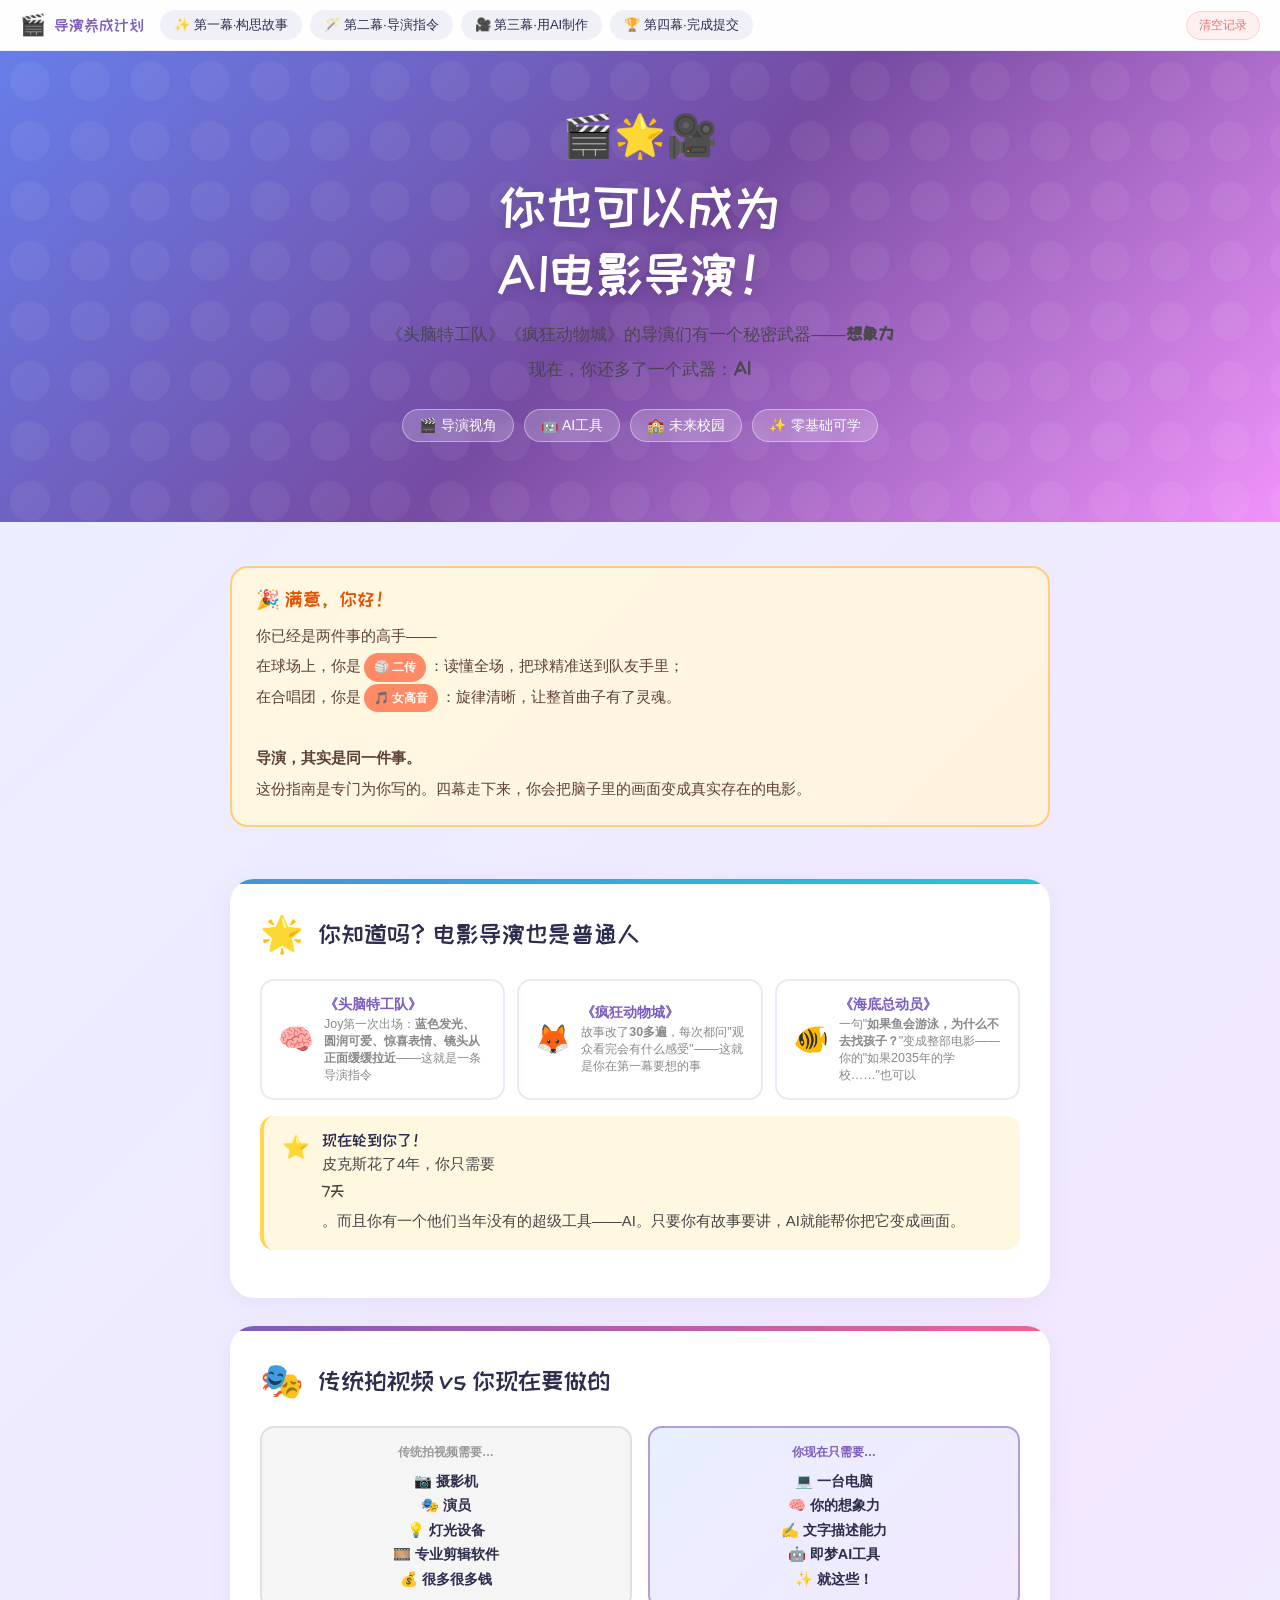
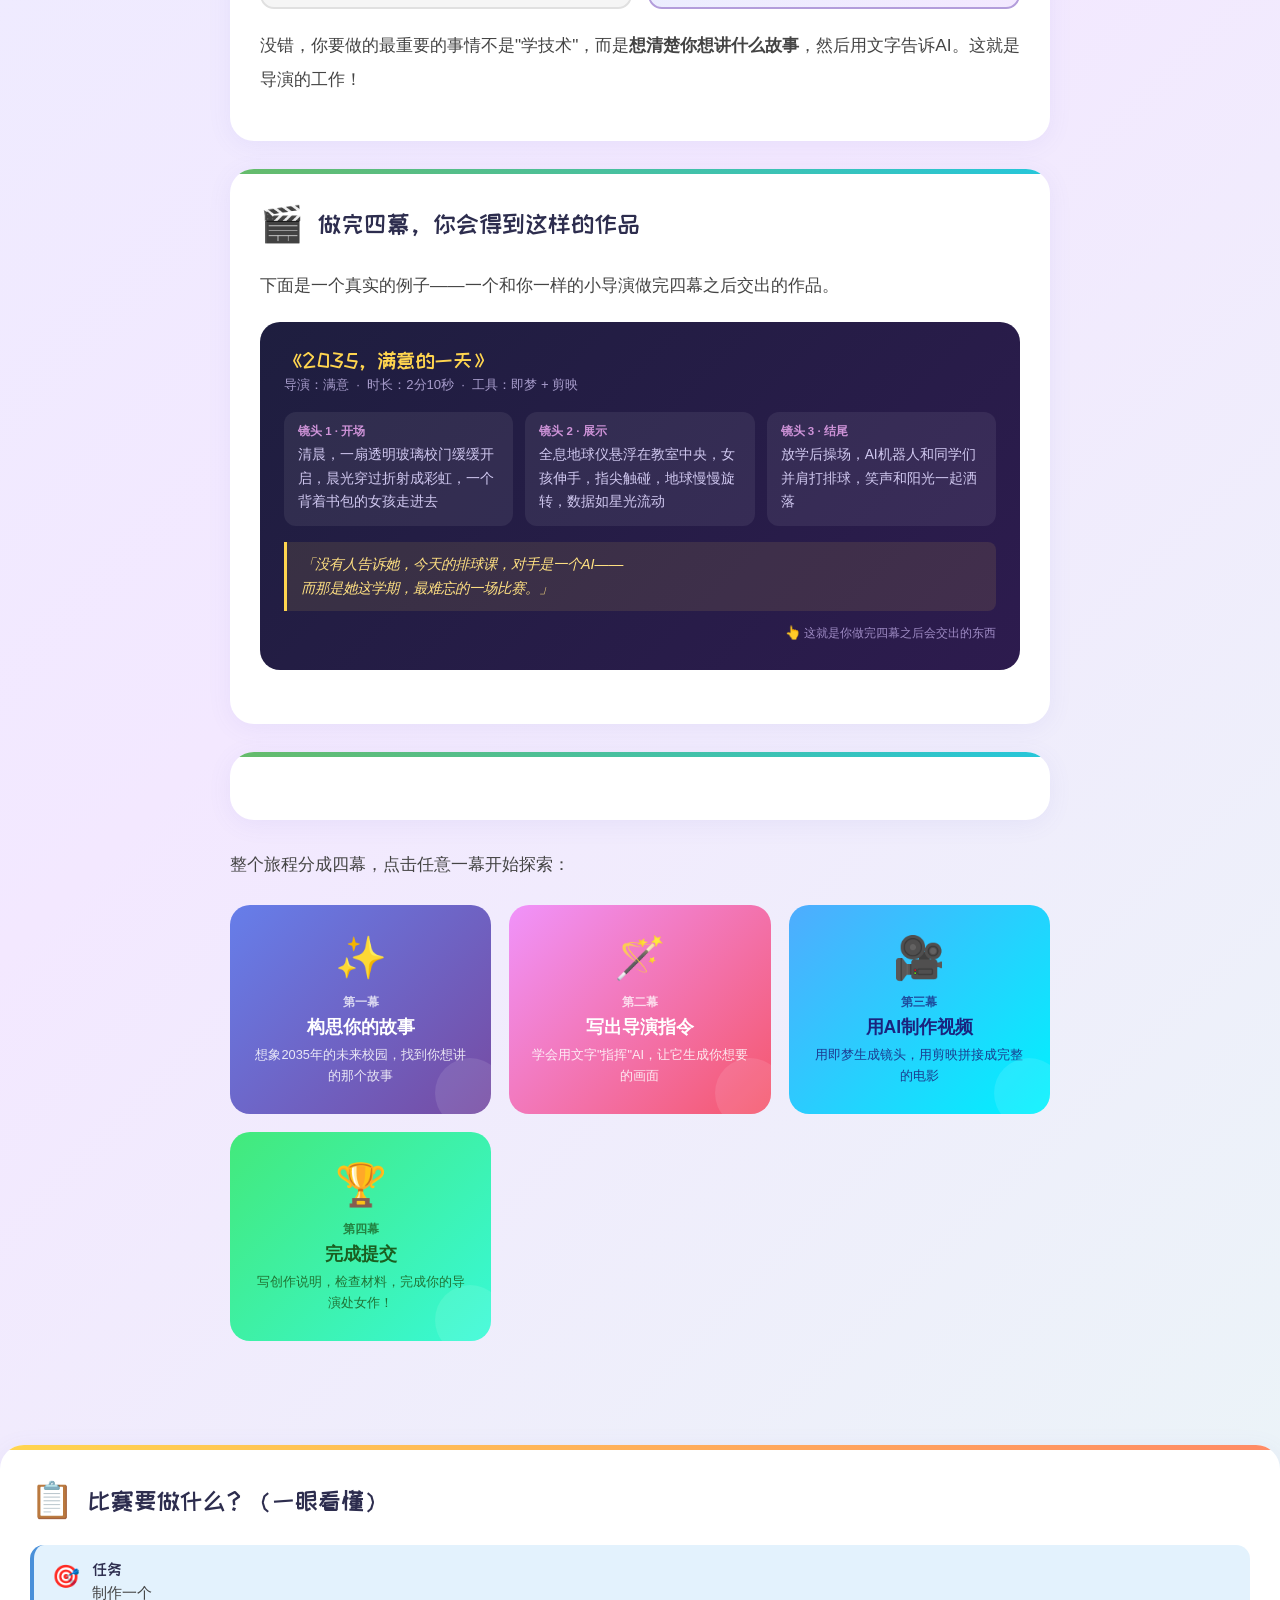
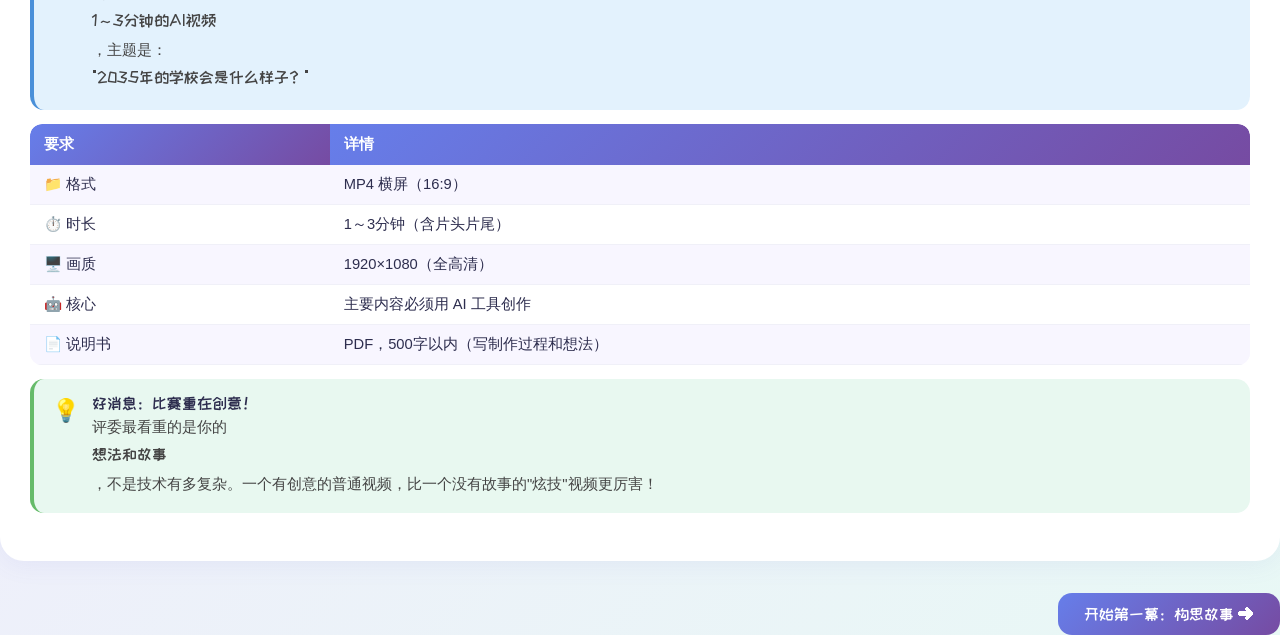
==== commit 5f04028f: "8项改进：激发兴趣 + 技能引导 + 满意个性化 #1 index.html：终点预览（满意的作品展示卡） #2 app.js：里程碑 Toast（故事/指令/制作三个节点） #3 index.htm" ====
--- a/index.html
+++ b/index.html
@@ -57,6 +57,19 @@
   </div>
 </div>
 
+<div class="container" style="padding-top:28px;padding-bottom:0;">
+  <div class="personal-welcome">
+    <div class="pw-title">🎉 满意，你好！</div>
+    <div class="pw-body">
+      你已经是两件事的高手——<br>
+      在球场上，你是<span class="pw-tag">🏐 二传</span>：读懂全场，把球精准送到队友手里；<br>
+      在合唱团，你是<span class="pw-tag">🎵 女高音</span>：旋律清晰，让整首曲子有了灵魂。<br><br>
+      <strong>导演，其实是同一件事。</strong><br>
+      这份指南是专门为你写的。四幕走下来，你会把脑子里的画面变成真实存在的电影。
+    </div>
+  </div>
+</div>
+
 <div class="container">
 
   <div class="section blue">
@@ -65,9 +78,9 @@
       <div class="section-title">你知道吗？电影导演也是普通人</div>
     </div>
     <div class="movie-refs">
-      <div class="movie-ref"><div class="mr-icon">🧠</div><div><div class="mr-name">《头脑特工队》</div><div class="mr-fact">皮克斯团队花了<strong>4年</strong>才拍完，中间失败了很多次</div></div></div>
-      <div class="movie-ref"><div class="mr-icon">🦊</div><div><div class="mr-name">《疯狂动物城》</div><div class="mr-fact">最初的故事版本和最终版<strong>完全不同</strong>，改了好多遍</div></div></div>
-      <div class="movie-ref"><div class="mr-icon">🐠</div><div><div class="mr-name">《海底总动员》</div><div class="mr-fact">导演灵感来自一句话：<strong>"如果鱼会游泳，为什么不去找孩子？"</strong></div></div></div>
+      <div class="movie-ref"><div class="mr-icon">🧠</div><div><div class="mr-name">《头脑特工队》</div><div class="mr-fact">Joy第一次出场：<strong>蓝色发光、圆润可爱、惊喜表情、镜头从正面缓缓拉近</strong>——这就是一条导演指令</div></div></div>
+      <div class="movie-ref"><div class="mr-icon">🦊</div><div><div class="mr-name">《疯狂动物城》</div><div class="mr-fact">故事改了<strong>30多遍</strong>，每次都问"观众看完会有什么感受"——这就是你在第一幕要想的事</div></div></div>
+      <div class="movie-ref"><div class="mr-icon">🐠</div><div><div class="mr-name">《海底总动员》</div><div class="mr-fact">一句"<strong>如果鱼会游泳，为什么不去找孩子？</strong>"变成整部电影——你的"如果2035年的学校……"也可以</div></div></div>
     </div>
     <div class="callout star">
       <div class="callout-icon">⭐</div>
@@ -98,8 +111,33 @@
 
   <div class="section green">
     <div class="section-header">
-      <div class="section-icon">🗺️</div>
-      <div class="section-title">你的导演养成路线图</div>
+      <div class="section-icon">🎬</div>
+      <div class="section-title">做完四幕，你会得到这样的作品</div>
+    </div>
+    <p>下面是一个真实的例子——一个和你一样的小导演做完四幕之后交出的作品。</p>
+    <div class="showcase-card">
+      <div class="showcase-title">《2035，满意的一天》</div>
+      <div class="showcase-meta">导演：满意 &nbsp;·&nbsp; 时长：2分10秒 &nbsp;·&nbsp; 工具：即梦 + 剪映</div>
+      <div class="showcase-scenes">
+        <div class="showcase-scene">
+          <div class="sc-num">镜头 1 · 开场</div>
+          <div class="sc-desc">清晨，一扇透明玻璃校门缓缓开启，晨光穿过折射成彩虹，一个背着书包的女孩走进去</div>
+        </div>
+        <div class="showcase-scene">
+          <div class="sc-num">镜头 2 · 展示</div>
+          <div class="sc-desc">全息地球仪悬浮在教室中央，女孩伸手，指尖触碰，地球慢慢旋转，数据如星光流动</div>
+        </div>
+        <div class="showcase-scene">
+          <div class="sc-num">镜头 3 · 结尾</div>
+          <div class="sc-desc">放学后操场，AI机器人和同学们并肩打排球，笑声和阳光一起洒落</div>
+        </div>
+      </div>
+      <div class="showcase-narration">「没有人告诉她，今天的排球课，对手是一个AI——<br>而那是她这学期，最难忘的一场比赛。」</div>
+      <div class="showcase-label">👆 这就是你做完四幕之后会交出的东西</div>
+    </div>
+  </div>
+
+  <div class="section green">
     </div>
     <p>整个旅程分成四幕，点击任意一幕开始探索：</p>
     <div class="film-grid">
--- a/style.css
+++ b/style.css
@@ -905,3 +905,61 @@
 
 /* ── 响应式 ── */
 @media(max-width:600px){.section{padding:22px 16px;}.hero{padding:40px 14px 60px;}}
+
+/* ── 终点预览（#1）── */
+.showcase-card{background:linear-gradient(135deg,#1E1E3F,#2D1B4E);border-radius:20px;padding:28px 24px;margin:20px 0;color:#E8E8FF;}
+.showcase-title{font-family:'ZCOOL KuaiLe','PingFang SC',sans-serif;font-size:1.3rem;color:#FFD54F;margin-bottom:6px;}
+.showcase-meta{font-size:.82rem;color:#A89DCC;margin-bottom:18px;}
+.showcase-scenes{display:grid;grid-template-columns:repeat(auto-fill,minmax(180px,1fr));gap:12px;margin-bottom:16px;}
+.showcase-scene{background:rgba(255,255,255,.07);border-radius:12px;padding:12px 14px;}
+.sc-num{font-size:.72rem;color:#CE93D8;font-weight:700;margin-bottom:4px;}
+.sc-desc{font-size:.86rem;line-height:1.7;color:#D0C8F0;}
+.showcase-narration{background:rgba(255,213,79,.1);border-left:3px solid #FFD54F;border-radius:0 8px 8px 0;padding:10px 14px;font-size:.9rem;font-style:italic;color:#FFE082;line-height:1.7;}
+.showcase-label{font-size:.78rem;color:#9E8BC4;margin-top:14px;text-align:right;}
+
+/* ── 个性化欢迎（#8）── */
+.personal-welcome{background:linear-gradient(135deg,#FFF8E1,#FFF3E0);border:2px solid #FFCC80;border-radius:18px;padding:20px 24px;margin:16px 0;position:relative;}
+.pw-title{font-family:'ZCOOL KuaiLe','PingFang SC',sans-serif;font-size:1.2rem;color:#E65100;margin-bottom:10px;}
+.pw-body{font-size:.96rem;line-height:2;color:#5D4037;}
+.pw-tag{display:inline-block;background:#FF8A65;color:#fff;border-radius:999px;padding:2px 10px;font-size:.76rem;margin:0 3px;font-weight:700;}
+
+/* ── 故事回显条（#4）── */
+.story-context-bar{background:linear-gradient(135deg,#E3F2FD,#E8F5E9);border-radius:14px;padding:16px 18px;margin-bottom:18px;border:1.5px solid #B3E0FF;}
+.scb-label{font-family:'ZCOOL KuaiLe','PingFang SC',sans-serif;font-size:1rem;color:#0277BD;margin-bottom:10px;}
+.scb-item{font-size:.9rem;color:#555;padding:4px 0;display:flex;gap:8px;align-items:flex-start;}
+.scb-key{color:#0277BD;font-weight:700;flex-shrink:0;white-space:nowrap;}
+.scb-val{color:#333;font-style:italic;}
+
+/* ── 提示词自检清单（#5）── */
+.prompt-checklist{display:flex;flex-wrap:wrap;gap:8px;margin:10px 0 4px;}
+.pcheck-item{display:flex;align-items:center;gap:6px;background:#F8F6FF;border:1.5px solid #D0C0F0;border-radius:999px;padding:5px 12px;font-size:.82rem;color:#555;cursor:pointer;transition:all .2s;user-select:none;}
+.pcheck-item.checked{background:#EDE7F6;border-color:#7C5CBF;color:#4527A0;}
+.pcheck-item.checked .pci-box::after{content:'✓';}
+.pci-box{width:14px;height:14px;border:2px solid #B39DDB;border-radius:3px;display:flex;align-items:center;justify-content:center;font-size:.7rem;color:#7C5CBF;flex-shrink:0;}
+.pcheck-badge{display:none;margin-top:8px;background:linear-gradient(135deg,#667eea,#764ba2);color:#fff;border-radius:10px;padding:7px 14px;font-size:.88rem;font-family:'ZCOOL KuaiLe','PingFang SC',sans-serif;}
+.pcheck-badge.show{display:block;}
+
+/* ── 里程碑庆祝 Toast（#2）── */
+.milestone-toast{position:fixed;bottom:28px;left:50%;transform:translateX(-50%);
+  background:linear-gradient(135deg,#667eea,#764ba2);color:#fff;
+  border-radius:18px;padding:16px 30px;font-size:1rem;
+  font-family:'ZCOOL KuaiLe','PingFang SC',sans-serif;
+  box-shadow:0 8px 32px rgba(100,80,200,.4);z-index:9999;
+  animation:toastIn .4s ease;white-space:nowrap;pointer-events:none;}
+@keyframes toastIn{from{opacity:0;transform:translateX(-50%) translateY(20px)}to{opacity:1;transform:translateX(-50%) translateY(0)}}
+.milestone-toast.hiding{animation:toastOut .4s ease forwards;}
+@keyframes toastOut{to{opacity:0;transform:translateX(-50%) translateY(16px)}}
+
+/* ── 旁白对比 callout（#6）── */
+.narr-compare{display:grid;grid-template-columns:1fr 1fr;gap:12px;margin:14px 0;}
+.nc-bad{background:#FFF3F3;border-radius:12px;padding:12px 14px;border-left:3px solid #EF9A9A;}
+.nc-good{background:#F1F8E9;border-radius:12px;padding:12px 14px;border-left:3px solid #A5D6A7;}
+.nc-label{font-size:.75rem;font-weight:700;margin-bottom:6px;}
+.nc-bad .nc-label{color:#C62828;}
+.nc-good .nc-label{color:#2E7D32;}
+.nc-text{font-size:.88rem;line-height:1.7;color:#444;}
+@media(max-width:500px){.narr-compare{grid-template-columns:1fr;}}
+
+/* ── 里程碑按钮（03_make）── */
+.milestone-btn{display:block;width:100%;background:linear-gradient(135deg,#43e97b,#38f9d7);color:#1B5E20;border:none;border-radius:14px;padding:14px 24px;font-size:1.05rem;font-family:'ZCOOL KuaiLe','PingFang SC',sans-serif;cursor:pointer;margin-top:18px;transition:transform .2s;}
+.milestone-btn:hover{transform:translateY(-2px);}
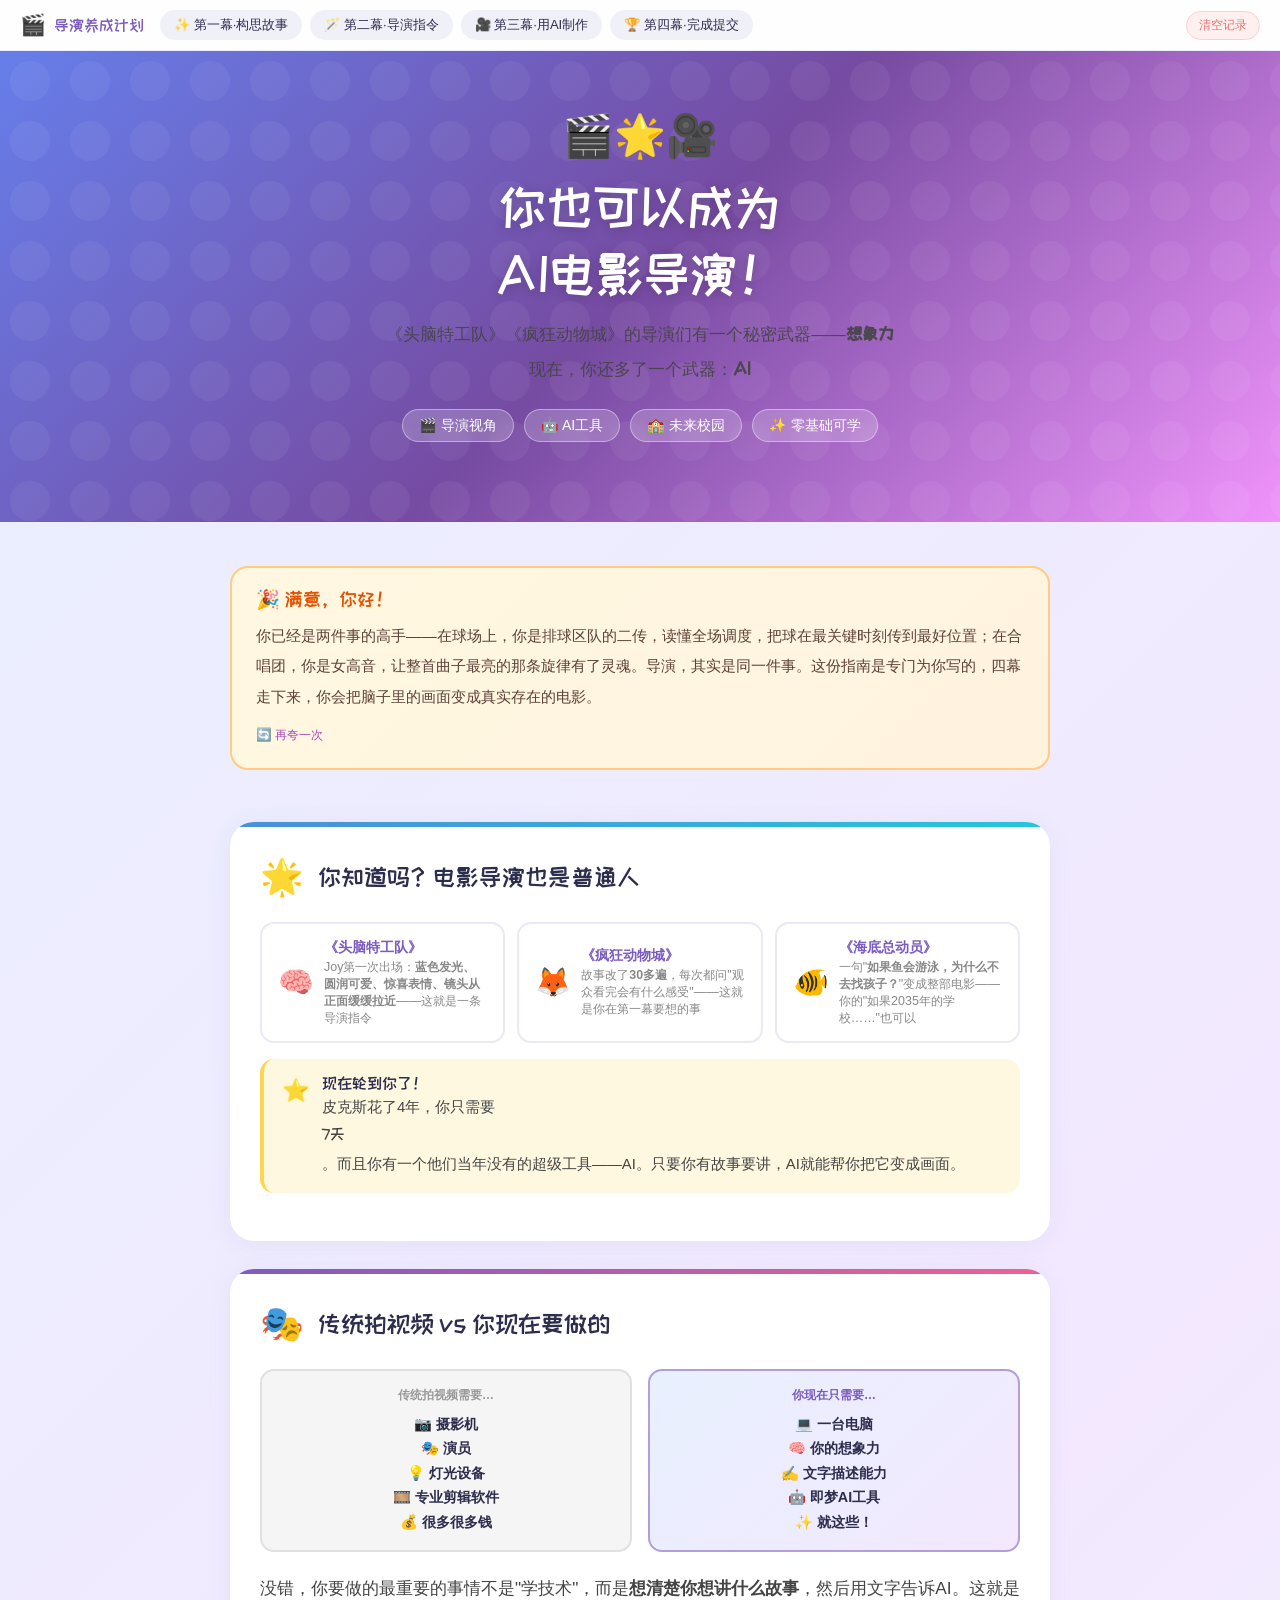
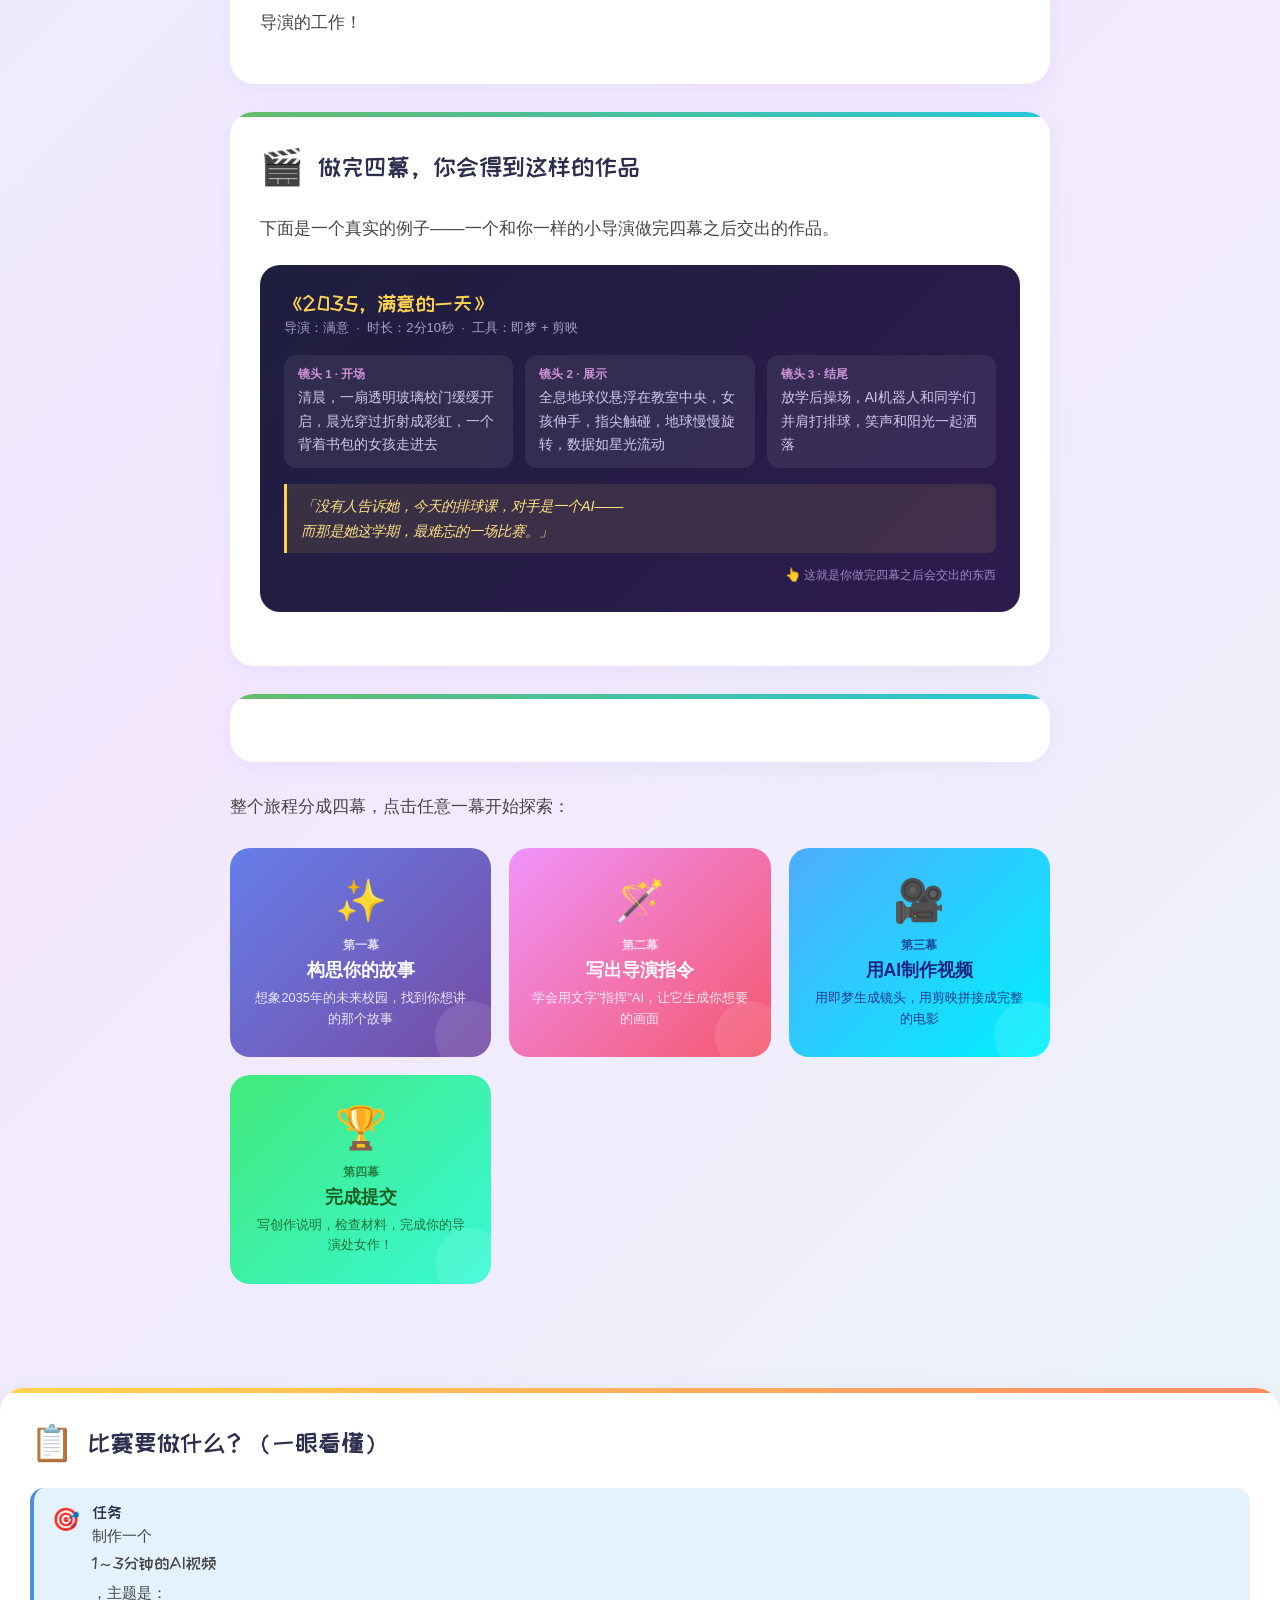
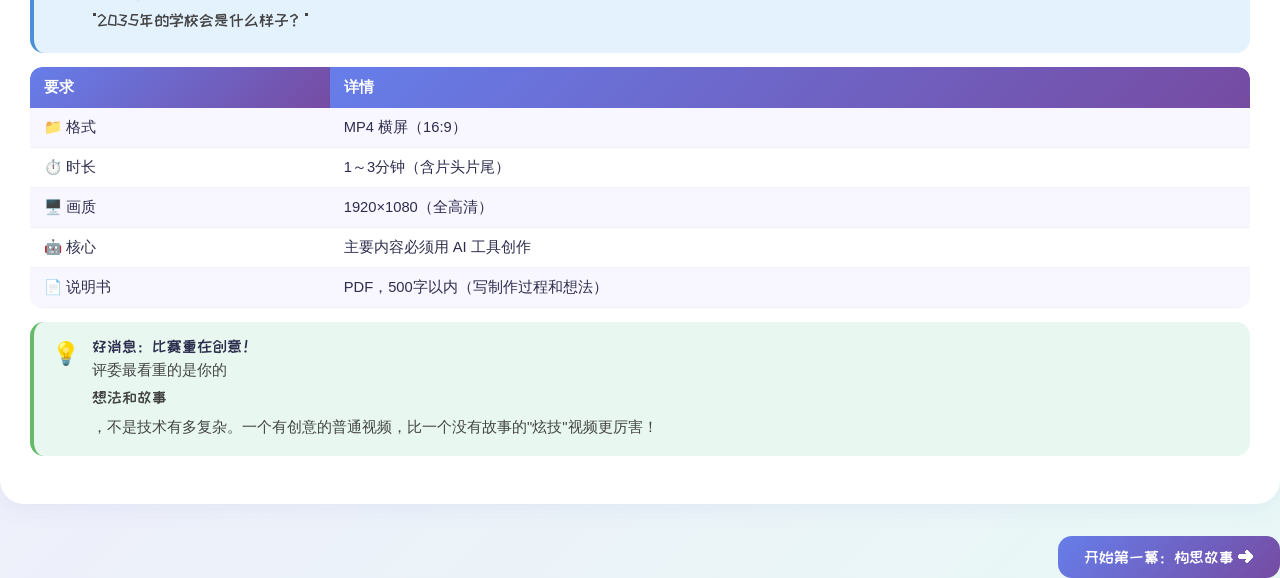
==== commit 1eee7bfe: "Add dynamic personalized greeting on homepage - ai-feedback.mjs: add 'greet' type with prompt that g" ====
--- a/index.html
+++ b/index.html
@@ -60,13 +60,9 @@
 <div class="container" style="padding-top:28px;padding-bottom:0;">
   <div class="personal-welcome">
     <div class="pw-title">🎉 满意，你好！</div>
-    <div class="pw-body">
-      你已经是两件事的高手——<br>
-      在球场上，你是<span class="pw-tag">🏐 二传</span>：读懂全场，把球精准送到队友手里；<br>
-      在合唱团，你是<span class="pw-tag">🎵 女高音</span>：旋律清晰，让整首曲子有了灵魂。<br><br>
-      <strong>导演，其实是同一件事。</strong><br>
-      这份指南是专门为你写的。四幕走下来，你会把脑子里的画面变成真实存在的电影。
-    </div>
+    <div class="pw-body" id="pw-greeting"
+         data-fallback="你已经是两件事的高手——在球场上，你是排球区队的二传，读懂全场调度，把球在最关键时刻传到最好位置；在合唱团，你是女高音，让整首曲子最亮的那条旋律有了灵魂。导演，其实是同一件事。这份指南是专门为你写的，四幕走下来，你会把脑子里的画面变成真实存在的电影。"></div>
+    <button class="inspire-refresh" id="pw-refresh" style="margin-top:10px;">🔄 再夸一次</button>
   </div>
 </div>
 
--- a/style.css
+++ b/style.css
@@ -963,3 +963,25 @@
 /* ── 里程碑按钮（03_make）── */
 .milestone-btn{display:block;width:100%;background:linear-gradient(135deg,#43e97b,#38f9d7);color:#1B5E20;border:none;border-radius:14px;padding:14px 24px;font-size:1.05rem;font-family:'ZCOOL KuaiLe','PingFang SC',sans-serif;cursor:pointer;margin-top:18px;transition:transform .2s;}
 .milestone-btn:hover{transform:translateY(-2px);}
+
+/* ── AI 内容点评 ── */
+.ai-feedback-btn{display:inline-flex;align-items:center;gap:6px;background:linear-gradient(135deg,#26C6DA,#7C5CBF);color:#fff;border:none;border-radius:999px;padding:6px 16px;font-size:.84rem;cursor:pointer;font-family:'ZCOOL KuaiLe','PingFang SC',sans-serif;margin-top:8px;transition:transform .2s;}
+.ai-feedback-btn:hover{transform:scale(1.04);}
+.ai-feedback-btn:disabled{opacity:.6;cursor:default;transform:none;}
+.ai-feedback-box{display:none;margin-top:10px;background:linear-gradient(135deg,#EDE7F6,#E3F2FD);border-radius:14px;padding:14px 16px;border-left:3px solid #7C5CBF;}
+.ai-feedback-box.show{display:block;}
+.afb-header{display:flex;align-items:center;gap:8px;margin-bottom:8px;font-size:.78rem;color:#7C5CBF;font-weight:700;}
+.afb-text{font-size:.92rem;line-height:1.8;color:#333;}
+.afb-retry{background:none;border:1px solid #B39DDB;border-radius:999px;color:#7C5CBF;font-size:.75rem;padding:3px 10px;cursor:pointer;margin-top:8px;font-family:inherit;}
+.afb-retry:hover{background:#EDE7F6;}
+
+/* ── 动态个性化灵感卡 ── */
+.inspire-card{background:linear-gradient(135deg,#FFF8E1,#F3E8FF);border-radius:16px;padding:16px 18px;margin:16px 0;border:2px dashed #CE93D8;display:flex;align-items:flex-start;gap:12px;}
+.inspire-card-icon{font-size:1.8rem;flex-shrink:0;margin-top:2px;}
+.inspire-card-body{flex:1;}
+.inspire-card-label{font-size:.72rem;font-weight:700;color:#9C27B0;margin-bottom:6px;text-transform:uppercase;letter-spacing:.04em;}
+.inspire-card-text{font-size:.95rem;line-height:1.8;color:#4A148C;font-style:italic;min-height:1.4em;}
+.inspire-card-text.loading{color:#AB47BC;}
+.inspire-refresh{background:none;border:none;cursor:pointer;font-size:.78rem;color:#AB47BC;padding:4px 0;margin-top:6px;font-family:inherit;display:block;}
+.inspire-refresh:hover{color:#7B1FA2;}
+.inspire-refresh:disabled{opacity:.5;cursor:default;}
